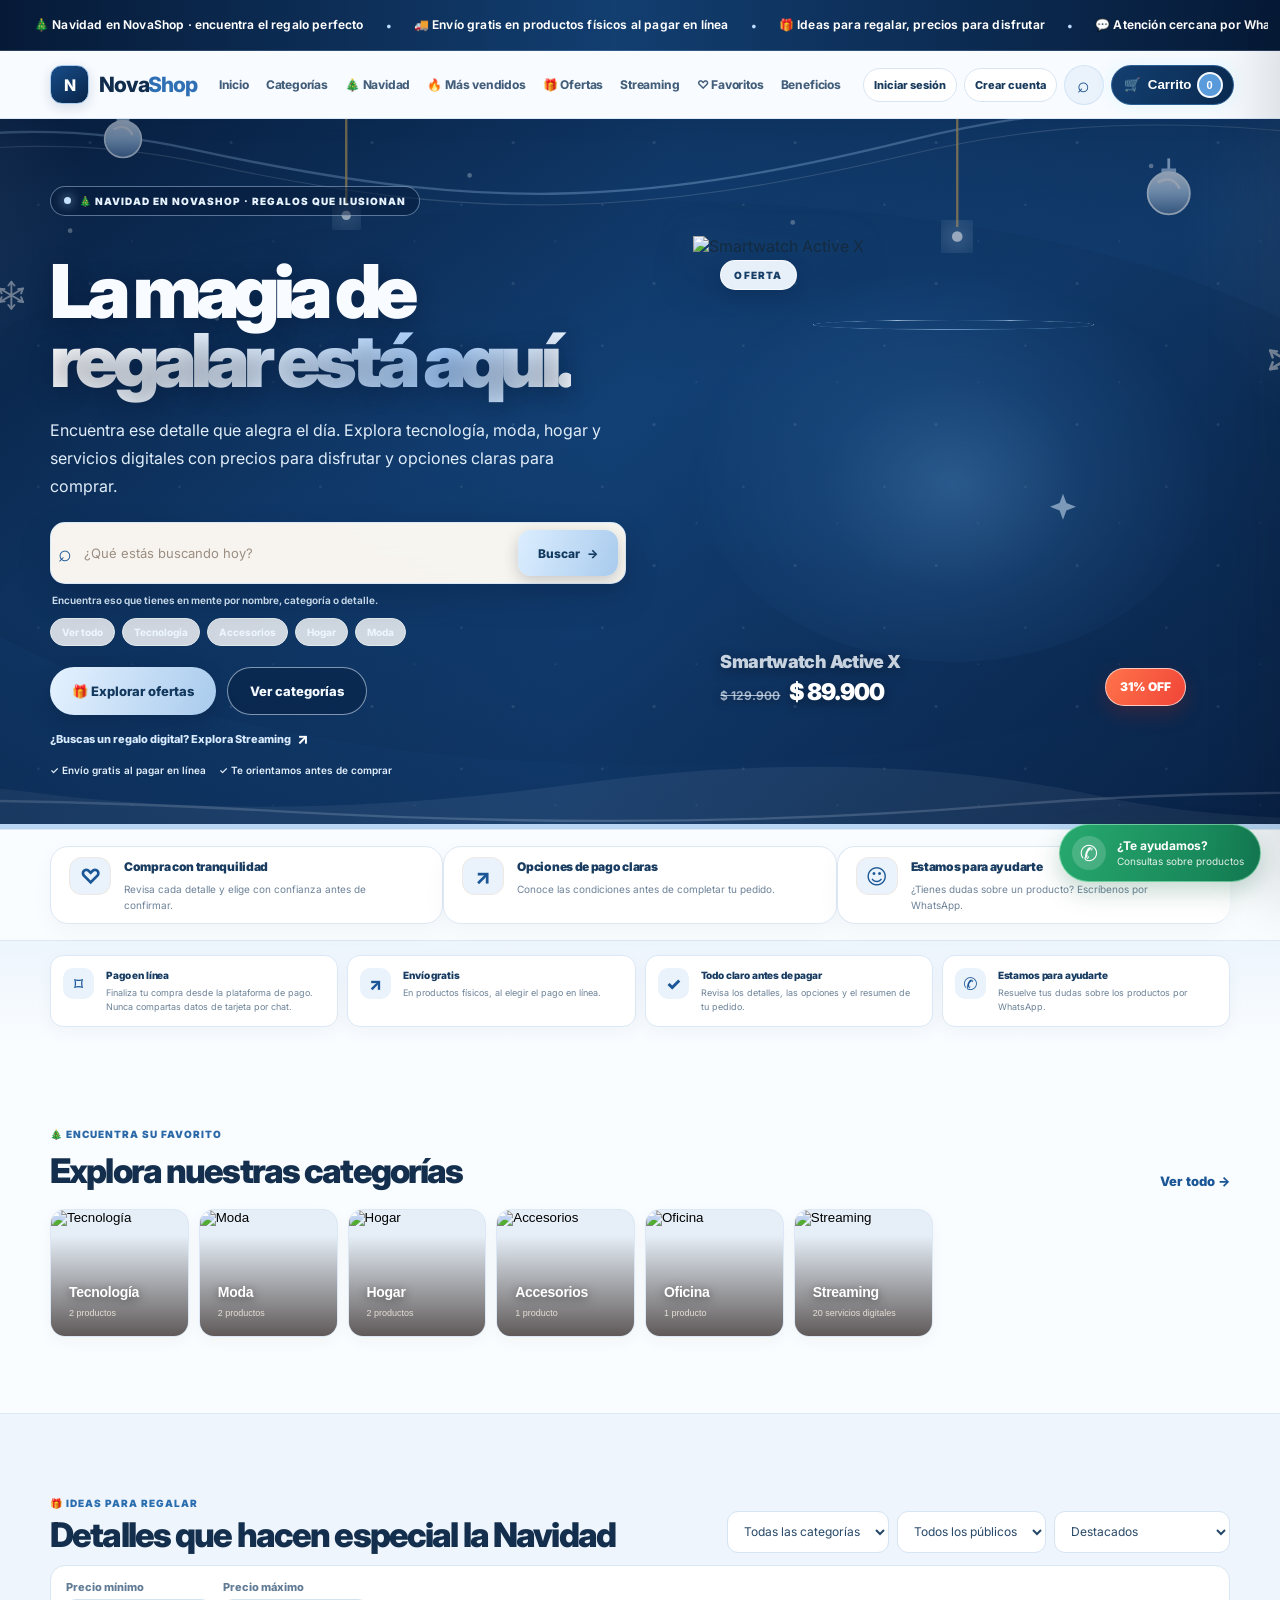
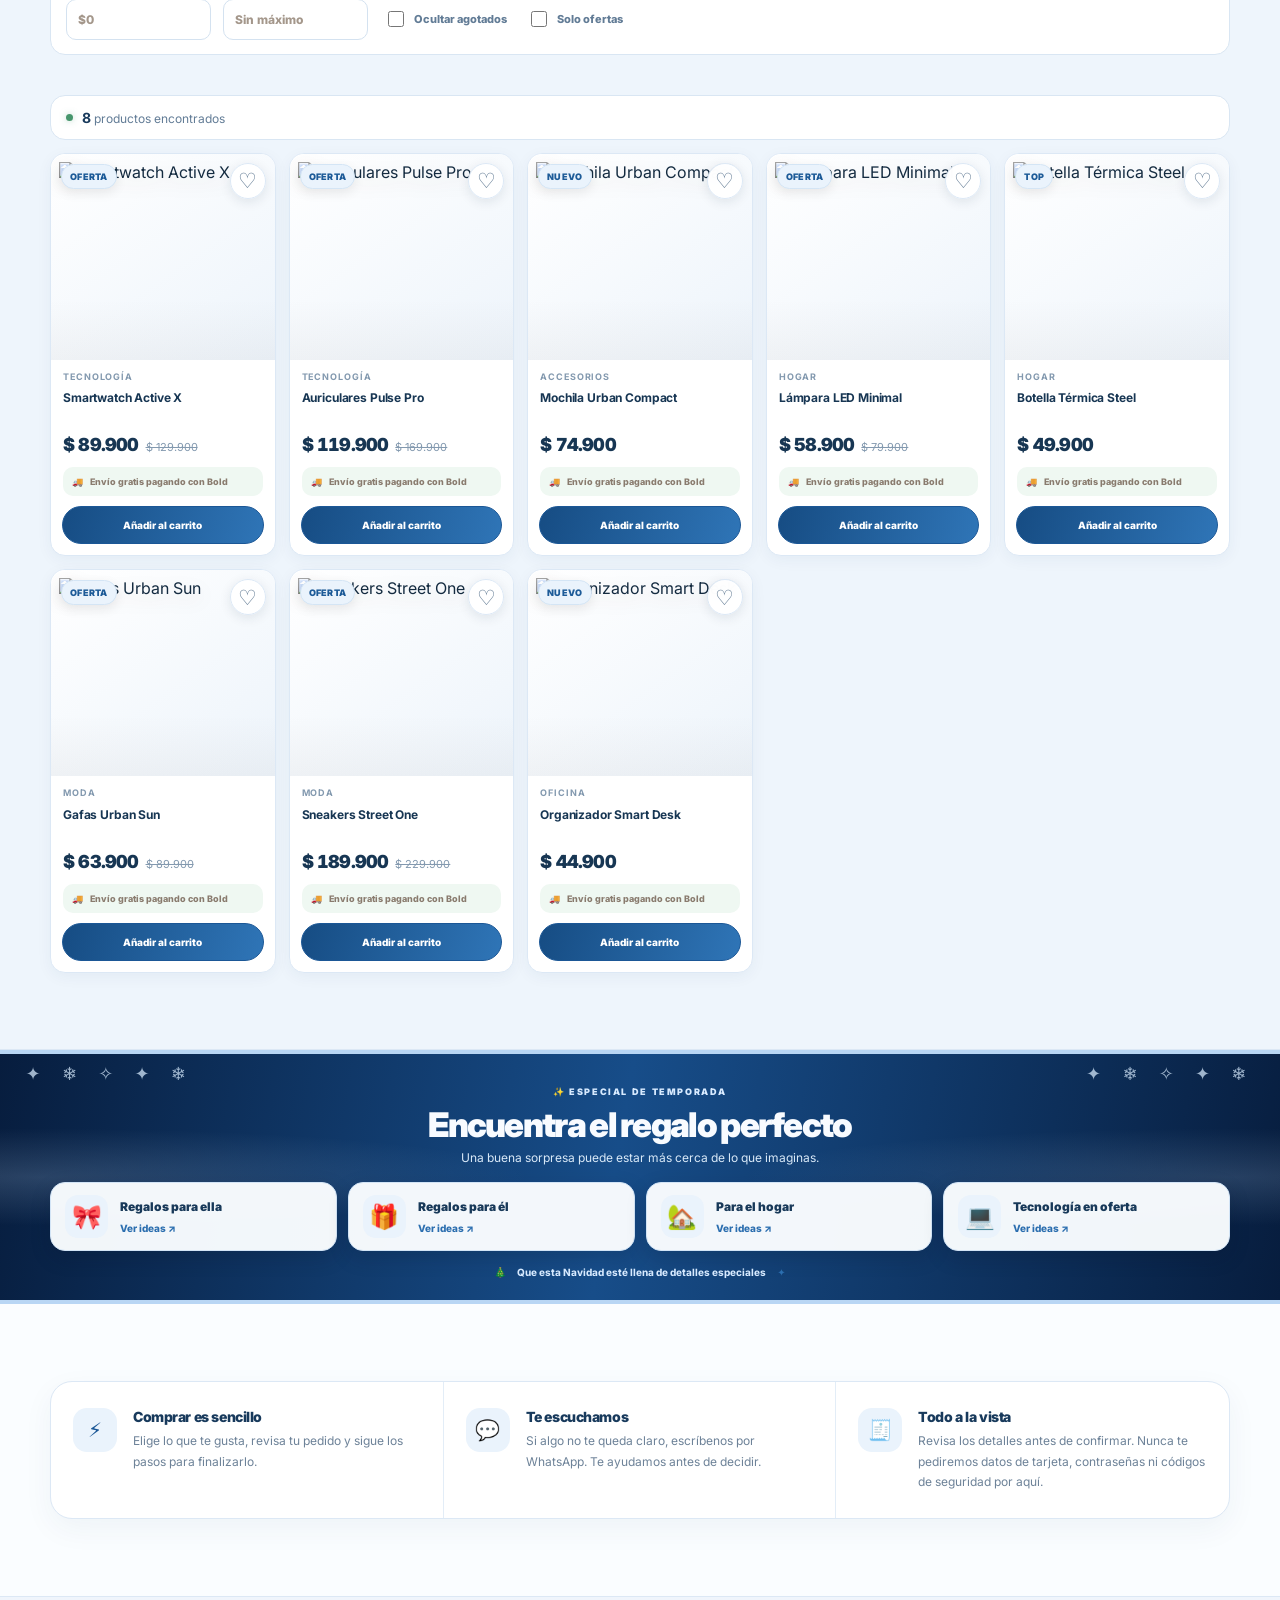
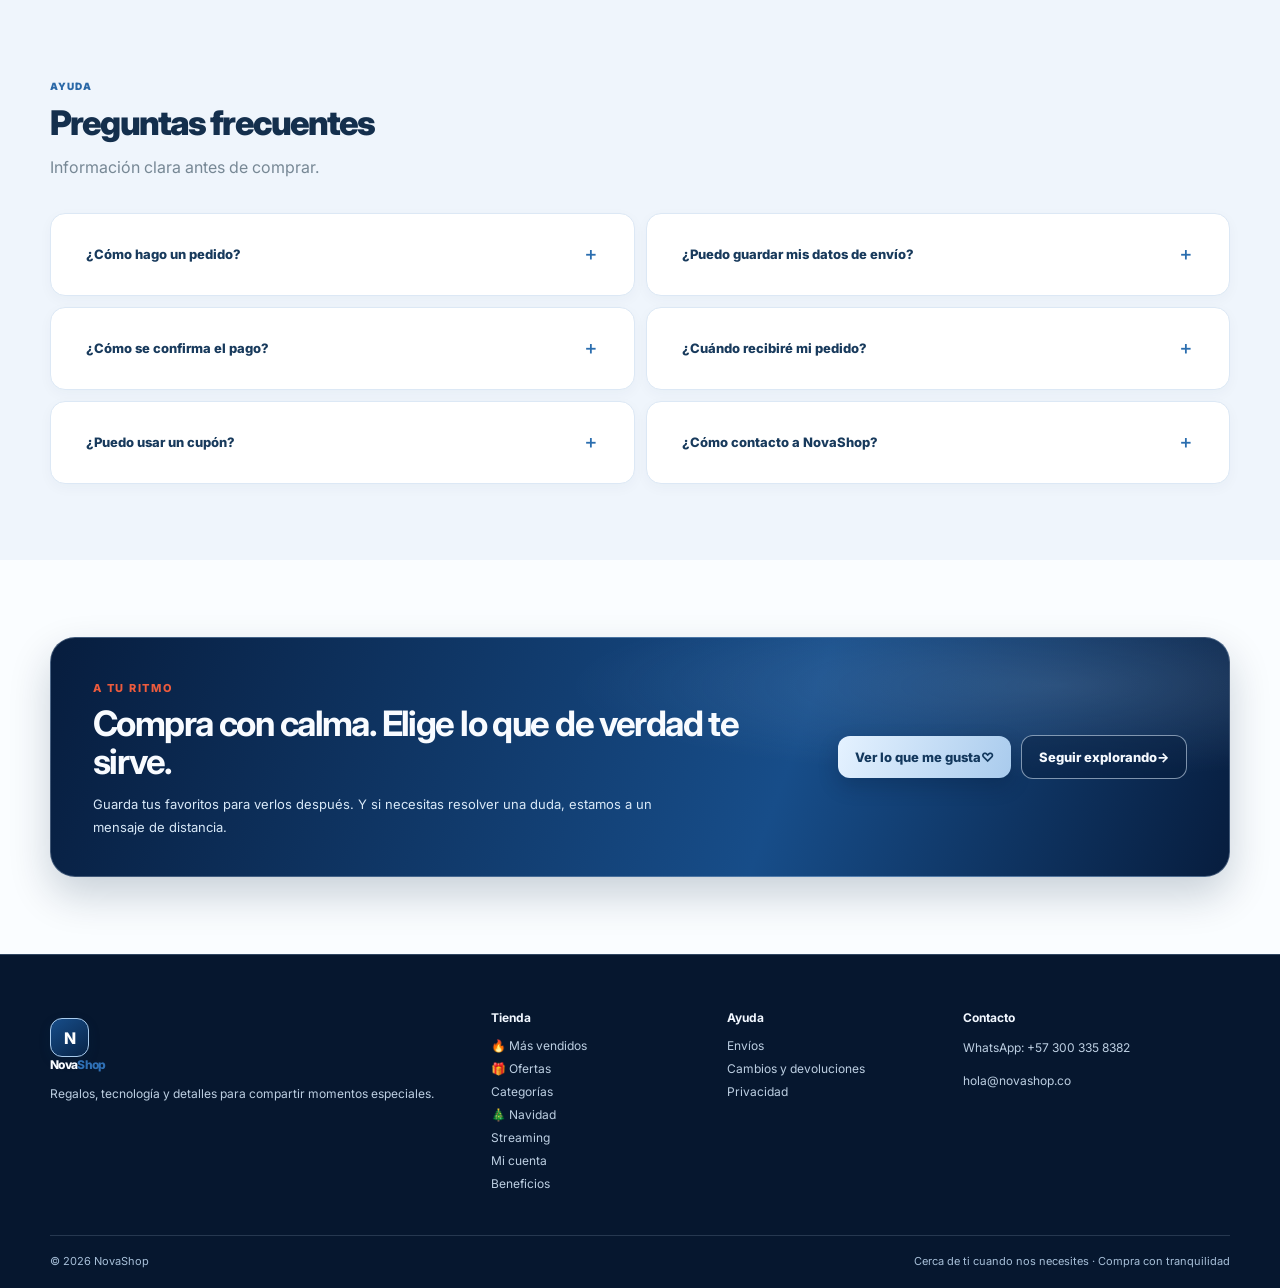
==== index.html @ f14d2067 "Load the simplified floating 3D HOT featured product design" ====
<!DOCTYPE html>
<html lang="es">
<head>
  <meta charset="UTF-8">
  <meta name="viewport" content="width=device-width, initial-scale=1.0">
  <meta name="description" content="Celebra la Navidad con NovaShop. Encuentra regalos, tecnología, moda y servicios digitales con opciones de compra claras y atención cercana.">
  <meta name="robots" content="index, follow">
  <link rel="canonical" href="https://novashop-store-co.pages.dev/">
  <meta property="og:type" content="website">
  <meta property="og:locale" content="es_CO">
  <meta property="og:site_name" content="NovaShop">
  <meta property="og:title" content="Navidad en NovaShop | Regalos que emocionan">
  <meta property="og:description" content="Encuentra el regalo perfecto en NovaShop: tecnología, moda, hogar y mucho más.">
  <meta property="og:url" content="https://novashop-store-co.pages.dev/">
  <meta name="twitter:card" content="summary">
  <title>Navidad en NovaShop | Regalos que emocionan</title>
<link rel="icon" type="image/svg+xml" href="favicon.svg?v=1">

  <link rel="preconnect" href="https://fonts.googleapis.com">
  <link rel="preconnect" href="https://fonts.gstatic.com" crossorigin>
  <link href="https://fonts.googleapis.com/css2?family=Inter:wght@400;500;600;700;800&display=swap" rel="stylesheet">
  <link rel="stylesheet" href="styles.css?v=53">
  <link rel="stylesheet" href="storefront-enhancements.css?v=6">
  <link rel="stylesheet" href="storefront-premium.css?v=1">
  <link rel="stylesheet" href="storefront-editorial.css?v=1">
  <link rel="stylesheet" href="storefront-neon.css?v=1">
  <link rel="stylesheet" href="storefront-signature.css?v=1">
  <link rel="stylesheet" href="storefront-christmas.css?v=4">
  <link rel="stylesheet" href="storefront-christmas-blue.css?v=1">
  <link rel="stylesheet" href="storefront-featured-card.css?v=3">
  <link rel="stylesheet" href="https://unpkg.com/leaflet@1.9.4/dist/leaflet.css" integrity="sha256-p4NxAoJBhIIN+hmNHrzRCf9tD/miZyoHS5obTRR9BMY=" crossorigin="">
<meta name="theme-color" content="#0b2850"><link rel="manifest" href="manifest.webmanifest">
</head>
<body>
  <div class="announcement" role="region" aria-label="Beneficios de NovaShop"><div class="announcement-viewport"><div class="announcement-track"><div class="announcement-group"><span>🎄 Navidad en NovaShop · encuentra el regalo perfecto</span><b>•</b><span>🚚 Envío gratis en productos físicos al pagar en línea</span><b>•</b><span>🎁 Ideas para regalar, precios para disfrutar</span><b>•</b><span>💬 Atención cercana por WhatsApp</span><b>•</b></div><div class="announcement-group" aria-hidden="true"><span>🎄 Navidad en NovaShop · encuentra el regalo perfecto</span><b>•</b><span>🚚 Envío gratis en productos físicos al pagar en línea</span><b>•</b><span>🎁 Ideas para regalar, precios para disfrutar</span><b>•</b><span>💬 Atención cercana por WhatsApp</span><b>•</b></div></div></div></div>

  <header class="site-header">
    <div class="container nav-wrap">
      <a class="brand" href="#inicio" aria-label="NovaShop inicio">
        <span class="brand-mark">N</span>
        <span>Nova<span>Shop</span></span>
      </a>
      <nav class="main-nav" aria-label="Navegación principal">
        <a href="#inicio">Inicio</a>
        <a href="#categorias">Categorías</a>
        <a href="#navidad">🎄 Navidad</a>
        <a href="#productos">🔥 Más vendidos</a>
        <a href="#productos">🎁 Ofertas</a><a href="streaming.html">Streaming</a>
        <a href="favoritos.html">♡ Favoritos</a>
        <a href="#beneficios">Beneficios</a>
      </nav>
      <div class="header-actions account-actions"><a class="account-btn auth-nav-link" data-auth-nav="login" href="cuenta.html?tab=login">Iniciar sesión</a><a class="account-btn auth-nav-link" data-auth-nav="register" href="cuenta.html?tab=register">Crear cuenta</a><a class="account-btn auth-nav-link" data-auth-nav="account" href="cuenta.html" hidden>Mi cuenta</a><button class="icon-btn" id="searchToggle" aria-label="Buscar">⌕</button><button class="cart-btn" id="cartToggle" aria-label="Abrir carrito">🛒 <span>Carrito</span><b id="cartCount">0</b></button></div>
    </div>
    <div class="search-bar-wrap" id="searchBarWrap">
      <div class="container search-inner">
        <label class="search-box" aria-label="Buscar productos">
          <span>⌕</span>
          <input id="searchInput" type="search" placeholder="Busca productos, categorías...">
        </label>
      </div>
    </div>
  </header>
  <aside id="savedCartReminder" class="saved-cart-reminder" hidden role="status" aria-live="polite">
    <div><strong>Tu compra sigue aquí</strong><span>Guardamos los productos que añadiste a tu carrito.</span></div>
    <button type="button" id="resumeSavedCart">Retomar compra</button>
    <button type="button" id="dismissSavedCart" aria-label="Cerrar aviso">×</button>
  </aside>

  <main id="inicio">
    <section class="hero">
      <div class="container hero-grid">
        <div class="hero-copy">
          <span class="eyebrow" id="heroEyebrow">🎄 NAVIDAD EN NOVASHOP · REGALOS QUE ILUSIONAN</span>
          <h1>La magia de<br><em>regalar está aquí.</em></h1>
          <p>Encuentra ese detalle que alegra el día. Explora tecnología, moda, hogar y servicios digitales con precios para disfrutar y opciones claras para comprar.</p>
          <div class="hero-product-search" role="search" aria-label="Buscar en el catálogo">
            <div class="hero-search-shell">
              <span class="hero-search-icon" aria-hidden="true">⌕</span>
              <input id="heroProductSearch" type="search" placeholder="¿Qué estás buscando hoy?" autocomplete="off" aria-label="Buscar productos por nombre o categoría">
              <button id="heroSearchSubmit" class="hero-search-submit" type="button">Buscar <span aria-hidden="true">→</span></button>
            </div>
            <div class="hero-search-caption">Encuentra eso que tienes en mente por nombre, categoría o detalle.</div>
            <div id="heroCategoryChips" class="hero-category-chips" aria-label="Categorías rápidas"></div>
          </div>
          <div class="hero-cta">
            <a class="btn btn-primary" href="#productos">🎁 Explorar ofertas</a>
            <a class="btn btn-ghost" href="#categorias">Ver categorías</a>
          </div>
          <a class="hero-digital-link" href="streaming.html">¿Buscas un regalo digital? Explora Streaming <span aria-hidden="true">↗</span></a>
          <div class="micro-trust">
            <span>✓ Envío gratis al pagar en línea</span>
            <span>✓ Te orientamos antes de comprar</span>
          </div>
        </div>
        <div class="hero-visual">
  <a class="hero-card main featured-product-link" id="featuredProductLink" href="producto.html?id=1" aria-label="Ver detalles del producto destacado: Smartwatch Active X">
    <img id="featuredProductImage" src="https://images.unsplash.com/photo-1546868871-7041f2a55e12?auto=format&fit=crop&w=1100&q=85" alt="Smartwatch Active X" fetchpriority="high">
    <span class="hero-badge" id="featuredProductBadge">OFERTA</span>
    <span class="featured-hot-badge" id="featuredProductHot" hidden>HOT</span>
    <span class="featured-view-cta" id="featuredProductCta" hidden>Ver detalles y comprar ↗</span>
    <div class="featured-sale-countdown" id="featuredSaleCountdown" hidden><small>TIEMPO RESTANTE</small><strong id="featuredSaleTimer">12:00:00</strong></div>
    <div class="hero-caption">
      <div class="hero-caption-main">
        <span id="featuredProductName">Smartwatch Active X</span>
        <div class="featured-sale-prices" id="featuredSalePrices" hidden><del id="featuredProductOldPrice"></del><b id="featuredProductPrice"></b></div>
      </div>
      <strong id="featuredProductDiscount">31% OFF</strong>
    </div>
  </a>
  <div class="featured-sale-controls" id="featuredSaleControls" hidden>
    <button type="button" data-featured-sale-slide="prev" aria-label="Oferta anterior">‹</button>
    <div id="featuredSaleDots" aria-label="Seleccionar oferta"></div>
    <button type="button" data-featured-sale-slide="next" aria-label="Oferta siguiente">›</button>
  </div>
  <div class="float-card float-one" aria-hidden="true">⚡ <span>Compra rápida</span></div>
  <div class="float-card float-two" id="featuredFloatLabel" aria-hidden="true">★ <span>Productos seleccionados</span></div>
</div>
      </div>
    </section>

    <section class="experience-strip christmas-assurance" aria-label="Compra con tranquilidad en Navidad">
      <div class="container experience-grid">
        <article class="experience-item">
          <span class="experience-icon" aria-hidden="true">♡</span>
          <div><h2>Compra con tranquilidad</h2><p>Revisa cada detalle y elige con confianza antes de confirmar.</p></div>
        </article>
        <article class="experience-item">
          <span class="experience-icon" aria-hidden="true">↗</span>
          <div><h2>Opciones de pago claras</h2><p>Conoce las condiciones antes de completar tu pedido.</p></div>
        </article>
        <article class="experience-item">
          <span class="experience-icon" aria-hidden="true">☺</span>
          <div><h2>Estamos para ayudarte</h2><p>¿Tienes dudas sobre un producto? Escríbenos por WhatsApp.</p></div>
        </article>
      </div>
    </section>

    <section class="trust-band" aria-label="Información para comprar con tranquilidad">
      <div class="container trust-band-grid">
        <article class="trust-point"><span class="trust-point-icon" aria-hidden="true">⌑</span><div><h2>Pago en línea</h2><p>Finaliza tu compra desde la plataforma de pago. Nunca compartas datos de tarjeta por chat.</p></div></article>
        <article class="trust-point"><span class="trust-point-icon" aria-hidden="true">↗</span><div><h2>Envío gratis</h2><p>En productos físicos, al elegir el pago en línea.</p></div></article>
        <article class="trust-point"><span class="trust-point-icon" aria-hidden="true">✓</span><div><h2>Todo claro antes de pagar</h2><p>Revisa los detalles, las opciones y el resumen de tu pedido.</p></div></article>
        <article class="trust-point"><span class="trust-point-icon" aria-hidden="true">✆</span><div><h2>Estamos para ayudarte</h2><p>Resuelve tus dudas sobre los productos por WhatsApp.</p></div></article>
      </div>
    </section>

    <section class="section" id="categorias">
      <div class="container">
        <div class="section-head">
          <div><span class="eyebrow">🎄 ENCUENTRA SU FAVORITO</span><h2>Explora nuestras categorías</h2></div>
          <a href="#productos" class="text-link">Ver todo →</a>
        </div>
        <div class="category-grid" id="categoryGrid"></div>
      </div>
    </section>

    <section class="section muted" id="productos">
      <div class="container">
        <div class="section-head product-heading">
          <div><span class="eyebrow">🎁 IDEAS PARA REGALAR</span><h2>Detalles que hacen especial la Navidad</h2></div>
          <div class="toolbar">
            <select id="categoryFilter" aria-label="Filtrar por categoría">
              <option value="all">Todas las categorías</option>
            </select>
            <select id="audienceFilter" aria-label="Filtrar por público">
              <option value="all">Todos los públicos</option>
              <option value="hombre">Hombre</option>
              <option value="mujer">Mujer</option>
            </select>
            <select id="sortSelect" aria-label="Ordenar productos">
              <option value="featured">Destacados</option>
              <option value="priceAsc">Precio: menor a mayor</option>
              <option value="priceDesc">Precio: mayor a menor</option>
              <option value="name">Nombre A–Z</option>
            </select>
          </div>
          <div class="catalog-filters" aria-label="Filtros adicionales">
            <label>Precio mínimo <input id="minPriceFilter" type="number" min="0" step="1000" placeholder="$0"></label>
            <label>Precio máximo <input id="maxPriceFilter" type="number" min="0" step="1000" placeholder="Sin máximo"></label>
            <label class="catalog-filter-check"><input id="hideSoldOut" type="checkbox"> Ocultar agotados</label>
            <label class="catalog-filter-check"><input id="onlyOffers" type="checkbox"> Solo ofertas</label>
          </div>
        </div>
        <div class="product-grid" id="productGrid"></div>
        <div class="empty-state" id="emptyState" hidden>No encontramos productos con esa búsqueda. Prueba con otra palabra o ajusta los filtros.</div>
      </div>
    </section>

    <section class="christmas-gift-guide" id="navidad" aria-labelledby="christmasGiftTitle">
      <div class="container christmas-gift-inner">
        <div class="christmas-gift-heading">
          <span class="christmas-kicker">✨ ESPECIAL DE TEMPORADA</span>
          <h2 id="christmasGiftTitle">Encuentra el regalo perfecto</h2>
          <p>Una buena sorpresa puede estar más cerca de lo que imaginas.</p>
        </div>
        <div class="christmas-gift-links">
          <a href="#productos" data-gift-filter="mujer"><span class="gift-emoji">🎀</span><strong>Regalos para ella</strong><span>Ver ideas ↗</span></a>
          <a href="#productos" data-gift-filter="hombre"><span class="gift-emoji">🎁</span><strong>Regalos para él</strong><span>Ver ideas ↗</span></a>
          <a href="#productos" data-gift-category="Hogar"><span class="gift-emoji">🏡</span><strong>Para el hogar</strong><span>Ver ideas ↗</span></a>
          <a href="#productos" data-gift-category="Tecnología"><span class="gift-emoji">💻</span><strong>Tecnología en oferta</strong><span>Ver ideas ↗</span></a>
        </div>
        <div class="christmas-gift-foot"><span>🎄</span> Que esta Navidad esté llena de detalles especiales <span>✦</span></div>
      </div>
    </section>

    <section class="benefits section" id="beneficios">
      <div class="container benefits-grid">
        <article><span>⚡</span><div><h3>Comprar es sencillo</h3><p>Elige lo que te gusta, revisa tu pedido y sigue los pasos para finalizarlo.</p></div></article>
        <article><span>💬</span><div><h3>Te escuchamos</h3><p>Si algo no te queda claro, escríbenos por WhatsApp. Te ayudamos antes de decidir.</p></div></article>
        <article><span>🧾</span><div><h3>Todo a la vista</h3><p>Revisa los detalles antes de confirmar. Nunca te pediremos datos de tarjeta, contraseñas ni códigos de seguridad por aquí.</p></div></article>
      </div>
    </section>

    <section class="section faq-section" id="preguntas-frecuentes">
      <div class="container">
        <div class="section-head"><div><span class="eyebrow">AYUDA</span><h2>Preguntas frecuentes</h2><p>Información clara antes de comprar.</p></div></div>
        <div class="faq-grid">
          <details><summary>¿Cómo hago un pedido?</summary><p>Elige tus productos, completa tus datos y revisa las formas de pago disponibles. Al pagar en línea, el envío de productos físicos es gratis. Con contraentrega pagas el producto al recibirlo; el envío se paga por anticipado a la transportadora.</p></details>
          <details><summary>¿Puedo guardar mis datos de envío?</summary><p>Sí. Crea una cuenta y completa Mi perfil. La próxima vez que compres, la tienda intentará rellenar automáticamente tus datos guardados.</p></details>
          <details><summary>¿Cómo se confirma el pago?</summary><p>Tu pedido se marcará como pagado cuando la plataforma confirme la transacción. Si eliges contraentrega, pagas el producto al recibirlo y el envío antes del despacho. Nunca escribas datos de tarjeta ni códigos de seguridad en esta página.</p></details>
          <details><summary>¿Cuándo recibiré mi pedido?</summary><p>Antes de confirmar, consulta con nosotros el costo y el plazo estimado según tu destino y los productos. Si tu pedido se envía por transportadora, compartiremos la guía cuando esté disponible.</p></details>
          <details><summary>¿Puedo usar un cupón?</summary><p>Introduce tu código en el formulario de compra. El servidor comprueba si está activo, vigente y cumple las condiciones antes de aplicar el descuento.</p></details>
          <details><summary>¿Cómo contacto a NovaShop?</summary><p>WhatsApp está disponible para consultas sobre productos. Para coordinar el pago anticipado del flete de contraentrega, usa el correo de atención que aparece al registrar tu pedido.</p></details>
        </div>
      </div>
    </section>

    <section class="next-step-section section" aria-labelledby="nextStepTitle">
      <div class="container next-step-card">
        <div class="next-step-copy">
          <span class="eyebrow">A TU RITMO</span>
          <h2 id="nextStepTitle">Compra con calma. Elige lo que de verdad te sirve.</h2>
          <p>Guarda tus favoritos para verlos después. Y si necesitas resolver una duda, estamos a un mensaje de distancia.</p>
        </div>
        <div class="next-step-actions">
          <a class="btn btn-primary" href="favoritos.html">Ver lo que me gusta <span aria-hidden="true">♡</span></a>
          <a class="btn btn-ghost" href="#productos">Seguir explorando <span aria-hidden="true">→</span></a>
        </div>
      </div>
    </section>
  </main>

  <footer class="site-footer">
    <div class="container footer-grid">
      <div><a class="brand footer-brand" href="#inicio"><span class="brand-mark">N</span><span>Nova<span>Shop</span></span></a><p>Regalos, tecnología y detalles para compartir momentos especiales.</p></div>
      <div><h4>Tienda</h4><a href="#productos">🔥 Más vendidos</a>
        <a href="#productos">🎁 Ofertas</a><a href="#categorias">Categorías</a>
        <a href="#navidad">🎄 Navidad</a><a href="streaming.html">Streaming</a><a href="cuenta.html">Mi cuenta</a><a href="#beneficios">Beneficios</a></div>
      <div><h4>Ayuda</h4><a href="#" onclick="openModal('shipping');return false;">Envíos</a><a href="#" onclick="openModal('returns');return false;">Cambios y devoluciones</a><a href="#" onclick="openModal('privacy');return false;">Privacidad</a></div>
      <div><h4>Contacto</h4><p>WhatsApp: +57 300 335 8382</p><p>hola@novashop.co</p></div>
    </div>
    <div class="container footer-bottom"><span>© 2026 NovaShop</span><span>Cerca de ti cuando nos necesites · Compra con tranquilidad</span><button type="button" id="pwaInstallBtn" class="pwa-install-button" hidden>Instalar NovaShop</button></div>
  </footer>

  <div class="modal quick-add-modal" id="quickAddModal" aria-hidden="true">
    <div class="modal-card quick-add-card" role="dialog" aria-modal="true" aria-labelledby="quickAddTitle">
      <button class="close-btn" id="quickAddClose" type="button" aria-label="Cerrar selección">×</button>
      <span class="eyebrow">PERSONALIZA TU COMPRA</span>
      <div class="quick-add-product">
        <img id="quickAddImage" src="" alt="">
        <div><h2 id="quickAddTitle">Añadir al carrito</h2><strong id="quickAddPrice"></strong><p id="quickAddStock" aria-live="polite"></p></div>
      </div>
      <div class="quick-add-section" id="quickAddAudienceSection" hidden>
        <strong>Elige el corte</strong>
        <div class="quick-add-options" id="quickAddAudienceOptions"></div>
      </div>
      <div class="quick-add-section" id="quickAddColorSection" hidden>
        <strong>Elige un color</strong>
        <div class="quick-add-options" id="quickAddColorOptions"></div>
      </div>
      <div class="quick-add-section" id="quickAddSizeSection" hidden>
        <strong>Elige una talla</strong>
        <div class="quick-add-options quick-add-size-options" id="quickAddSizeOptions"></div>
      </div>
      <p class="quick-add-help" id="quickAddHelp" role="status" aria-live="polite">Selecciona las opciones para añadir este producto.</p>
      <button type="button" class="btn btn-primary wide" id="quickAddConfirm">Añadir al carrito</button>
    </div>
  </div>

  <div class="drawer-overlay" id="drawerOverlay"></div>
  <aside class="cart-drawer" id="cartDrawer" aria-label="Carrito de compras">
    <div class="drawer-head"><div><span class="eyebrow">TU PEDIDO</span><h2>Carrito</h2></div><button class="close-btn" id="cartClose" aria-label="Cerrar carrito">×</button></div>
    <div id="cartItems" class="cart-items"></div>
    <div class="cart-footer">
      <div class="subtotal"><span>Subtotal</span><strong id="cartSubtotal">$0</strong></div>
      <button class="btn btn-primary wide" id="whatsappCheckout">Continuar con mi pedido</button>
      <small>En productos físicos, el envío es gratis al pagar en línea. Si eliges contraentrega, el costo del envío se informa antes y se paga por anticipado a la transportadora.</small>
    </div>
  </aside>

  <div class="modal" id="infoModal" aria-hidden="true">
    <div class="modal-card"><button class="close-btn" onclick="closeModal()">×</button><div id="modalContent"></div></div>
  </div>

  <div class="modal checkout-modal" id="checkoutModal" aria-hidden="true">
    <div class="modal-card checkout-card" role="dialog" aria-modal="true" aria-labelledby="checkoutTitle">
      <button class="close-btn checkout-close" id="checkoutClose" type="button" aria-label="Cerrar formulario">×</button>
      <div class="checkout-head">
        <span class="eyebrow">FINALIZAR PEDIDO</span>
        <h2 id="checkoutTitle">Completa tu pedido</h2>
        <p data-payment-intro>Completa tus datos y elige la forma de pago disponible para tu pedido. Al pagar en línea, el envío de productos físicos es gratis. Si eliges contraentrega, el envío se paga por anticipado a la transportadora y el producto al recibirlo.</p>
      </div>

      <div class="checkout-account-hint">✨ ¿Quieres consultar tus compras más adelante? <a href="cuenta.html" target="_blank" rel="noopener">Crea una cuenta gratis</a>. También puedes comprar como invitado.</div>
      <form id="checkoutForm" class="checkout-form">
        <div class="form-section-title">👤 Información personal</div>
        <div class="form-grid two-cols">
          <label>
            <span>Nombres *</span>
            <input name="firstName" type="text" autocomplete="given-name" required maxlength="60" placeholder="Ej. Juan Carlos">
          </label>
          <label>
            <span>Apellidos *</span>
            <input name="lastName" type="text" autocomplete="family-name" required maxlength="60" placeholder="Ej. Pérez Gómez">
          </label>
          <label>
            <span>Teléfono / WhatsApp *</span>
            <input name="phone" type="tel" inputmode="tel" autocomplete="tel" required maxlength="20" placeholder="300 123 4567">
          </label>
          <label>
            <span>Correo electrónico</span>
            <input name="email" type="email" autocomplete="email" maxlength="100" placeholder="correo@ejemplo.com">
          </label>
        </div>

        <div id="cartDeliveryFields"><div class="form-section-title">📍 Dirección de entrega</div>
        <div class="form-grid two-cols">
          <label class="full">
            <span>Dirección completa *</span>
            <input name="address" type="text" autocomplete="street-address" maxlength="140" placeholder="Ej. Carrera 20 # 15-30, Apto 302">
          </label>
          <label>
            <span>Barrio *</span>
            <input name="neighborhood" type="text" autocomplete="address-level3" maxlength="80" placeholder="Ej. Centro">
          </label>
          <label>
            <span>Ciudad / Municipio *</span>
            <input name="city" type="text" autocomplete="address-level2" maxlength="80" placeholder="Ej. Bucaramanga">
          </label>
          <label>
            <span>Departamento *</span>
            <select name="department" autocomplete="address-level1">
              <option value="">Selecciona tu departamento</option>
              <option>Amazonas</option><option>Antioquia</option><option>Arauca</option><option>Atlántico</option>
              <option>Bolívar</option><option>Boyacá</option><option>Caldas</option><option>Caquetá</option>
              <option>Casanare</option><option>Cauca</option><option>Cesar</option><option>Chocó</option>
              <option>Córdoba</option><option>Cundinamarca</option><option>Guainía</option><option>Guaviare</option>
              <option>Huila</option><option>La Guajira</option><option>Magdalena</option><option>Meta</option>
              <option>Nariño</option><option>Norte de Santander</option><option>Putumayo</option><option>Quindío</option>
              <option>Risaralda</option><option>San Andrés y Providencia</option><option>Santander</option><option>Sucre</option>
              <option>Tolima</option><option>Valle del Cauca</option><option>Vaupés</option><option>Vichada</option>
            </select>
          </label>
          <label>
            <span>Código postal</span>
            <input name="postalCode" type="text" inputmode="numeric" autocomplete="postal-code" maxlength="10" placeholder="Opcional">
          </label>
          <label class="full">
            <span>Referencia o indicaciones de entrega</span>
            <textarea name="reference" maxlength="240" rows="3" placeholder="Ej. Casa de rejas negras, frente al parque..."></textarea>
          </label>
        </div>

        <p class="account-help">El equipo de NovaShop podrá abrir la ubicación exacta para facilitar la entrega. La dirección escrita y el pin del mapa son obligatorios para pedidos físicos.</p>
        <div class="map-card checkout-location-card" id="checkoutLocationCard"><div class="map-toolbar"><small><strong>📍 Ubicación exacta en el mapa *</strong></small><button class="btn btn-ghost" id="useCheckoutLocation" type="button">Usar mi ubicación</button></div><div id="checkoutDeliveryMap" class="delivery-map" role="application" aria-label="Mapa obligatorio para marcar la ubicación de entrega"></div><div class="map-toolbar"><small id="checkoutMapStatus" aria-live="polite">Obligatorio: toca el mapa para colocar el pin de entrega.</small><span id="checkoutCoords" class="map-coordinates">Sin pin seleccionado</span></div><p class="admin-help" style="padding:0 12px 12px;margin:0">Puedes arrastrar el pin para precisar la entrada de tu casa. El mapa no reemplaza la dirección, barrio, ciudad ni departamento.</p></div>
        <input type="hidden" name="latitude" id="checkoutLatitude"><input type="hidden" name="longitude" id="checkoutLongitude">
        </div>
        <div class="form-section-title">🎟️ Cupón de descuento</div>
        <label class="coupon-code-field"><span>Código promocional (opcional)</span><input name="couponCode" type="text" maxlength="32" autocomplete="off" placeholder="Ej. NOVASHOP10"><small>El descuento se confirma cuando se valide el pedido.</small></label>
        <div class="form-section-title">💳 Pago y confirmación</div>
        <div class="form-grid two-cols">
          <label class="full">
            <span>Método de pago *</span>
            <select name="paymentMethod" required>
              <option value="">Selecciona cómo quieres pagar</option>
              <option value="bold">Pago en línea · envío gratis</option>
              <option value="cash_on_delivery">Contraentrega · anticipo de envío de $12.000</option>
            </select>
          </label>
        </div>
        <p class="checkout-privacy" data-payment-policy>Al pagar en línea, podrás elegir uno de los medios disponibles en la plataforma de pago. Si eliges contraentrega, el costo del envío se informa antes y se paga por anticipado a la transportadora.</p>

        <label class="consent-row">
          <input name="consent" type="checkbox" required>
          <span>Acepto que mis datos se utilicen para gestionar este pedido y coordinar la entrega. *</span>
        </label>

        <div class="checkout-summary" id="checkoutSummary"></div>
        <button class="btn btn-primary wide checkout-submit" type="submit">Confirmar pedido</button>
        <p class="checkout-privacy">Pago en línea: envío gratis para productos físicos. Contraentrega: pagas el producto al recibirlo y el envío se paga por anticipado a la transportadora; el valor depende del destino.</p>
      </form>
    </div>
  </div>

  <div class="toast" id="toast" role="status"></div>
  <a class="floating-product-help" href="https://wa.me/573003358382?text=Hola%20NovaShop%2C%20tengo%20una%20consulta%20sobre%20un%20producto." target="_blank" rel="noopener noreferrer" aria-label="Consultar por WhatsApp sobre un producto">
    <span class="floating-help-icon" aria-hidden="true">✆</span>
    <span class="floating-help-copy"><strong>¿Te ayudamos?</strong><small>Consultas sobre productos</small></span>
  </a>
  <script src="https://cdn.jsdelivr.net/npm/@supabase/supabase-js@2"></script><script src="https://unpkg.com/leaflet@1.9.4/dist/leaflet.js" integrity="sha256-20nQCchB9co0qIjJZRGuk2/Z9VM+kNiyxNV1lvTlZBo=" crossorigin=""></script><script src="delivery-map.js?v=17"></script>
  <script src="supabase-config.js?v=17"></script>
  <script src="supabase-client.js?v=41"></script><script src="auth-nav.js?v=17"></script>
  <script src="products.js?v=19"></script>
  <script src="bold-checkout.js?v=3"></script>
  <script src="script.js?v=63"></script>
  <script src="storefront-enhancements.js?v=3"></script>
  <script src="storefront-christmas.js?v=1"></script>
<script src="pwa.js?v=1"></script>
</body>
</html>
---- styles.css ----
:root{
  --ink:#17212b;--muted:#66727f;--line:#e6ebef;--soft:#f5f7f9;--white:#fff;
  --accent:#ff5a36;--accent-dark:#dd3f1f;--navy:#12263a;--success:#15803d;
  --shadow:0 18px 55px rgba(18,38,58,.10);--radius:22px;--radius-sm:14px;
}
*{box-sizing:border-box}html{scroll-behavior:smooth}body{margin:0;font-family:Inter,system-ui,-apple-system,Segoe UI,sans-serif;color:var(--ink);background:#fff}img{max-width:100%;display:block}a{text-decoration:none;color:inherit}.container{width:min(1180px,calc(100% - 36px));margin:0 auto}
.announcement{background:var(--navy);color:#fff;text-align:center;padding:9px 16px;font-size:12px;font-weight:600;letter-spacing:.01em}
.site-header{position:sticky;top:0;z-index:50;background:rgba(255,255,255,.94);backdrop-filter:blur(12px);border-bottom:1px solid rgba(230,235,239,.8)}.nav-wrap{min-height:74px;display:flex;align-items:center;gap:34px}.brand{display:inline-flex;align-items:center;gap:10px;font-weight:800;font-size:19px;letter-spacing:-.03em}.brand>span:last-child>span{color:var(--accent)}.brand-mark{width:34px;height:34px;border-radius:11px;background:var(--navy);color:#fff;display:grid;place-items:center;font-size:16px}.main-nav{display:flex;gap:26px;margin-left:auto}.main-nav a{font-size:13px;font-weight:600;color:#4f5b66}.main-nav a:hover{color:var(--ink)}.header-actions{display:flex;gap:9px;align-items:center}.icon-btn,.cart-btn,.close-btn{border:0;background:#f4f6f8;color:var(--ink);cursor:pointer}.icon-btn{width:40px;height:40px;border-radius:12px;font-size:21px}.cart-btn{height:40px;padding:0 12px;border-radius:12px;font-weight:700;display:flex;align-items:center;gap:7px}.cart-btn b{min-width:22px;height:22px;border-radius:50%;background:var(--accent);color:#fff;font-size:11px;display:grid;place-items:center}.search-bar-wrap{display:none;border-top:1px solid var(--line);background:#fff}.search-inner{padding:10px 0}.search-box{display:flex;align-items:center;gap:10px;border:1px solid var(--line);border-radius:13px;padding:0 13px}.search-box input{border:0;outline:none;width:100%;height:43px;font:inherit}.search-bar-wrap.open{display:block}
.hero{padding:74px 0 56px;background:linear-gradient(180deg,#f7f9fb 0%,#fff 100%)}.hero-grid{display:grid;grid-template-columns:1.02fr .98fr;align-items:center;gap:50px}.eyebrow{display:inline-block;font-size:11px;font-weight:800;letter-spacing:.16em;color:var(--accent);margin-bottom:13px}.hero h1{font-size:clamp(44px,6vw,76px);line-height:.98;letter-spacing:-.065em;margin:0 0 22px}.hero h1 em{font-style:normal;color:var(--accent)}.hero p{max-width:560px;color:var(--muted);font-size:17px;line-height:1.72;margin:0 0 28px}.hero-cta{display:flex;gap:11px;flex-wrap:wrap}.btn{border:0;border-radius:13px;padding:13px 17px;font:inherit;font-size:13px;font-weight:800;cursor:pointer;display:inline-flex;align-items:center;justify-content:center;transition:.18s transform,.18s background}.btn:hover{transform:translateY(-1px)}.btn-primary{background:var(--accent);color:#fff}.btn-primary:hover{background:var(--accent-dark)}.btn-ghost{background:#fff;border:1px solid var(--line);color:var(--ink)}.micro-trust{display:flex;gap:18px;flex-wrap:wrap;margin-top:18px;color:#6c7883;font-size:11px;font-weight:600}.hero-visual{position:relative;min-height:480px}.hero-card.main{position:absolute;right:0;top:0;width:min(94%,500px);height:470px;border-radius:31px;overflow:hidden;box-shadow:var(--shadow);background:#e9eef1}.hero-card.main img{width:100%;height:100%;object-fit:cover}.hero-card.main:after{content:"";position:absolute;inset:0;background:linear-gradient(180deg,transparent 50%,rgba(8,20,30,.68) 100%)}.hero-badge{position:absolute;left:20px;top:20px;background:#fff;color:var(--accent-dark);font-size:11px;font-weight:900;border-radius:999px;padding:9px 12px;z-index:2}.hero-caption{position:absolute;left:25px;right:25px;bottom:23px;z-index:2;color:#fff;display:flex;align-items:end;justify-content:space-between;gap:10px}.hero-caption span{font-size:12px;opacity:.8}.hero-caption strong{font-size:21px;letter-spacing:-.03em}.float-card{position:absolute;background:#fff;border:1px solid var(--line);box-shadow:0 15px 35px rgba(18,38,58,.12);padding:12px 14px;border-radius:14px;font-size:12px;font-weight:800;display:flex;gap:8px;align-items:center}.float-one{left:0;top:80px}.float-two{left:28px;bottom:48px}.section{padding:82px 0}.muted{background:#f8fafb}.section-head{display:flex;justify-content:space-between;align-items:end;gap:20px;margin-bottom:30px}.section-head h2{font-size:34px;line-height:1.05;letter-spacing:-.05em;margin:0}.text-link{font-size:13px;font-weight:800;color:var(--accent)}
.category-grid{display:grid;grid-template-columns:repeat(4,1fr);gap:14px}.category-card{position:relative;overflow:hidden;border-radius:20px;height:205px;background:#eef2f4;cursor:pointer}.category-card img{width:100%;height:100%;object-fit:cover;transition:transform .35s}.category-card:hover img{transform:scale(1.04)}.category-card:after{content:"";position:absolute;inset:0;background:linear-gradient(180deg,rgba(0,0,0,.04) 35%,rgba(0,0,0,.64))}.category-info{position:absolute;z-index:2;left:18px;bottom:17px;color:#fff}.category-info h3{margin:0 0 4px;font-size:18px}.category-info span{font-size:11px;opacity:.8}.product-heading{align-items:center}.toolbar{display:flex;gap:8px}.toolbar select{border:1px solid var(--line);background:#fff;border-radius:12px;padding:10px 12px;font:inherit;font-size:12px;color:#3f4b55;outline:none}.product-grid{display:grid;grid-template-columns:repeat(4,1fr);gap:17px}.product-card{background:#fff;border:1px solid var(--line);border-radius:19px;overflow:hidden;display:flex;flex-direction:column;min-width:0;transition:transform .2s,box-shadow .2s}.product-card:hover{transform:translateY(-3px);box-shadow:0 16px 34px rgba(18,38,58,.08)}.product-media{position:relative;aspect-ratio:1/1;background:#f2f4f5}.product-media img{height:100%;width:100%;object-fit:cover}.tag{position:absolute;left:10px;top:10px;background:#fff;border-radius:999px;padding:6px 8px;font-size:9px;font-weight:900;color:var(--accent-dark);box-shadow:0 4px 12px rgba(0,0,0,.08)}.product-body{padding:14px}.category-label{font-size:10px;color:#86919a;font-weight:700;text-transform:uppercase;letter-spacing:.08em}.product-title{font-size:14px;font-weight:750;margin:7px 0 9px;min-height:37px;line-height:1.4}.price-row{display:flex;align-items:baseline;gap:8px;margin-bottom:12px}.price{font-size:18px;font-weight:850;letter-spacing:-.03em}.old-price{font-size:11px;color:#9aa3ab;text-decoration:line-through}.add-btn{width:100%;padding:10px;border:1px solid var(--line);background:#fff;border-radius:11px;color:var(--ink);font:inherit;font-size:12px;font-weight:800;cursor:pointer}.add-btn:hover{border-color:#ccd5db;background:#f7f9fa}.empty-state{text-align:center;color:#6d7882;padding:70px 0}.benefits{background:#fff;padding-top:45px}.benefits-grid{display:grid;grid-template-columns:repeat(3,1fr);border:1px solid var(--line);border-radius:22px;overflow:hidden}.benefits article{padding:26px;display:flex;gap:16px;border-right:1px solid var(--line)}.benefits article:last-child{border-right:0}.benefits article>span{width:40px;height:40px;border-radius:12px;background:#fff1ed;display:grid;place-items:center;flex:0 0 auto}.benefits h3{margin:0 0 6px;font-size:14px}.benefits p{margin:0;color:var(--muted);font-size:12px;line-height:1.55}.newsletter{padding-top:45px}.newsletter-card{background:var(--navy);border-radius:25px;padding:38px 42px;display:flex;align-items:center;justify-content:space-between;gap:30px;color:#fff}.newsletter-card h2{margin:0 0 8px;font-size:29px;letter-spacing:-.04em}.newsletter-card p{margin:0;color:#c4d0d9;font-size:13px}.newsletter-card .eyebrow{color:#ff9e88}.newsletter-form{display:flex;min-width:min(470px,100%);background:#fff;border-radius:13px;padding:5px}.newsletter-form input{border:0;outline:0;padding:0 11px;flex:1;min-width:0;font:inherit;font-size:13px}.newsletter-form .btn{padding:11px 15px}
.site-footer{margin-top:70px;background:#0e1f2f;color:#d6dfe6;padding:55px 0 20px}.footer-grid{display:grid;grid-template-columns:2fr 1fr 1fr 1.3fr;gap:30px}.footer-brand{color:#fff}.site-footer p,.site-footer a{font-size:12px;color:#9dacb7}.site-footer p{line-height:1.7}.site-footer h4{margin:0 0 13px;color:#fff;font-size:12px}.site-footer>div a{display:block;margin:8px 0}.footer-bottom{border-top:1px solid rgba(255,255,255,.08);margin-top:36px;padding-top:18px;display:flex;justify-content:space-between;font-size:11px;color:#7f919f}
.drawer-overlay{display:none;position:fixed;inset:0;background:rgba(9,19,27,.38);z-index:90}.drawer-overlay.show{display:block}.cart-drawer{position:fixed;right:0;top:0;width:min(430px,100%);height:100vh;background:#fff;z-index:100;transform:translateX(100%);transition:.25s ease;display:flex;flex-direction:column;box-shadow:-20px 0 55px rgba(9,19,27,.12)}.cart-drawer.open{transform:translateX(0)}.drawer-head{display:flex;justify-content:space-between;align-items:start;padding:28px 24px;border-bottom:1px solid var(--line)}.drawer-head h2{margin:0;font-size:28px;letter-spacing:-.05em}.close-btn{width:36px;height:36px;border-radius:11px;font-size:25px;line-height:1}.cart-items{padding:15px 20px;overflow:auto;flex:1}.cart-item{display:grid;grid-template-columns:66px 1fr auto;gap:12px;align-items:center;padding:12px 0;border-bottom:1px solid var(--line)}.cart-item img{width:66px;height:66px;border-radius:12px;object-fit:cover;background:#f5f7f8}.cart-item h4{font-size:12px;margin:0 0 5px}.cart-item p{font-size:11px;color:var(--muted);margin:0 0 7px}.qty-control{display:inline-flex;align-items:center;border:1px solid var(--line);border-radius:8px;overflow:hidden}.qty-control button{border:0;background:#fff;width:24px;height:24px;cursor:pointer}.qty-control span{width:25px;text-align:center;font-size:11px;font-weight:800}.remove{border:0;background:none;color:#9aa3ab;font-size:11px;cursor:pointer}.cart-empty{padding:70px 10px;text-align:center;color:#7a858e;font-size:13px}.cart-footer{padding:19px 20px;border-top:1px solid var(--line);background:#fff}.subtotal{display:flex;justify-content:space-between;font-size:13px;margin-bottom:13px}.subtotal strong{font-size:21px}.wide{width:100%}.cart-footer small{display:block;color:#8a959e;font-size:10px;line-height:1.5;margin-top:10px}.toast{position:fixed;left:50%;bottom:25px;transform:translate(-50%,20px);opacity:0;pointer-events:none;background:#142638;color:#fff;padding:11px 14px;border-radius:999px;font-size:12px;font-weight:700;z-index:200;transition:.25s}.toast.show{opacity:1;transform:translate(-50%,0)}.modal{display:none;position:fixed;inset:0;background:rgba(9,19,27,.45);z-index:120;place-items:center;padding:20px}.modal.show{display:grid}.modal-card{width:min(520px,100%);background:#fff;border-radius:22px;padding:32px;position:relative}.modal-card .close-btn{position:absolute;right:16px;top:16px}.modal-card h2{font-size:27px;letter-spacing:-.04em;margin:0 35px 10px 0}.modal-card p{color:var(--muted);font-size:13px;line-height:1.7}
@media(max-width:980px){.main-nav{display:none}.hero-grid{grid-template-columns:1fr}.hero-visual{min-height:420px}.hero-card.main{left:5%;right:5%;width:90%}.category-grid{grid-template-columns:repeat(2,1fr)}.product-grid{grid-template-columns:repeat(2,1fr)}.benefits-grid{grid-template-columns:1fr}.benefits article{border-right:0;border-bottom:1px solid var(--line)}.benefits article:last-child{border-bottom:0}.newsletter-card{flex-direction:column;align-items:stretch}.newsletter-form{min-width:0}}
@media(max-width:620px){.container{width:min(100% - 24px,1180px)}.announcement{font-size:10px}.nav-wrap{min-height:64px;gap:10px}.brand{font-size:16px}.brand-mark{width:31px;height:31px}.header-actions{margin-left:auto}.cart-btn span{display:none}.hero{padding:50px 0 40px}.hero p{font-size:15px}.hero-visual{min-height:350px}.hero-card.main{height:340px}.float-one{top:38px}.float-two{bottom:15px}.section{padding:60px 0}.section-head{align-items:start;flex-direction:column}.section-head h2{font-size:28px}.toolbar{width:100%;display:grid;grid-template-columns:1fr 1fr}.toolbar select{width:100%}.category-grid{gap:10px}.category-card{height:160px}.product-grid{grid-template-columns:1fr 1fr;gap:10px}.product-body{padding:11px}.product-title{font-size:12px;min-height:34px}.price{font-size:16px}.newsletter-card{padding:28px 22px}.newsletter-card h2{font-size:24px}.newsletter-form{flex-direction:column;background:transparent;padding:0;gap:8px}.newsletter-form input{height:44px;border-radius:11px;padding:0 12px}.footer-grid{grid-template-columns:1fr 1fr}.footer-grid>div:first-child{grid-column:1/-1}.footer-bottom{flex-direction:column;gap:6px}.hero-caption strong{font-size:17px}}

/* ===== Página individual de producto ===== */
.product-detail-section{padding:32px 0 76px;background:#fff}.breadcrumbs{display:flex;align-items:center;gap:9px;flex-wrap:wrap;font-size:12px;color:#8a949d;margin-bottom:28px}.breadcrumbs a:hover{color:var(--accent)}.breadcrumbs strong{color:var(--ink);font-weight:700}.product-detail-grid{display:grid;grid-template-columns:minmax(0,1.05fr) minmax(360px,.95fr);gap:58px;align-items:start}.product-gallery{min-width:0}.product-main-image-wrap{position:relative;aspect-ratio:1/1;overflow:hidden;border-radius:28px;background:#f4f6f7;border:1px solid var(--line)}.product-main-image{width:100%;height:100%;object-fit:cover}.product-detail-tag{z-index:2}
/* Product color variants: compact selectable swatches and front/back gallery labels. */
.product-color-options{display:grid;gap:10px;margin:0 0 18px}
.product-color-options[hidden]{display:none!important}
.product-color-options-head{display:flex;align-items:baseline;justify-content:space-between;gap:10px;flex-wrap:wrap}
.product-color-options-head strong{font-size:13px}
.product-color-options-head span{font-size:12px;color:#4f6677;font-weight:750}
.product-color-swatch-list{display:flex;gap:10px;flex-wrap:wrap}
.product-color-swatch{display:flex;align-items:center;gap:8px;padding:8px 11px;border:1px solid #dce4ea;border-radius:11px;background:#fff;color:#23394b;font:700 12px Inter,system-ui,sans-serif;cursor:pointer;transition:border-color .15s,box-shadow .15s,background .15s}
.product-color-swatch:hover{border-color:#9aaebe}
.product-color-swatch[aria-pressed=true]{border-color:#142b40;box-shadow:0 0 0 2px #142b4018;background:#f4f8fb}
.product-color-swatch span:first-child{width:23px;height:23px;border-radius:50%;border:1px solid #cbd3da;display:inline-block;flex:0 0 auto}
.product-color-swatch .product-color-check{font-size:11px;color:#1f6c3d}
.product-color-help{font-size:11px;line-height:1.5;color:#697885;margin:0}
.product-card-colors{display:flex;align-items:center;justify-content:space-between;gap:8px;margin:11px 0 1px;color:#5c6e7c;font-size:10px;font-weight:800;flex-wrap:wrap}
.product-card-colors>div{display:flex;gap:5px;align-items:center}
.product-card-colors i{display:inline-block;width:16px;height:16px;border-radius:50%;border:1px solid #c9d2d9;box-shadow:0 1px 2px rgba(0,0,0,.06)}

.thumbnail{position:relative}
.product-thumbnail-label{position:absolute;inset:auto 0 0;padding:13px 6px 6px;background:linear-gradient(180deg,transparent,rgba(5,14,23,.83));color:#fff;text-align:center;font-size:10px;font-weight:850;letter-spacing:.02em;pointer-events:none}
.cart-item-variant{font-size:11px!important;color:#4f6b7d!important;font-weight:800;margin:4px 0!important}

.product-thumbnails{display:grid;grid-template-columns:repeat(3,1fr);gap:12px;margin-top:12px}.thumbnail{padding:0;border:2px solid transparent;border-radius:15px;background:#f5f7f8;overflow:hidden;cursor:pointer;aspect-ratio:1/1}.thumbnail.active{border-color:var(--accent)}.thumbnail img{width:100%;height:100%;object-fit:cover}.product-info{padding:8px 0}.product-info h1{font-size:clamp(38px,4.5vw,60px);line-height:1.02;letter-spacing:-.065em;margin:0 0 16px;max-width:700px}.rating-row{display:flex;align-items:center;gap:7px;margin-bottom:25px;font-size:13px;color:#818c96}.rating-row strong{color:var(--ink)}.stars{color:#f5a623;letter-spacing:2px;font-size:15px}.detail-price-row{display:flex;align-items:baseline;flex-wrap:wrap;gap:10px;margin-bottom:20px}.detail-price{font-size:36px;letter-spacing:-.05em}.detail-old-price{font-size:15px;color:#9aa3ab;text-decoration:line-through}.detail-discount{background:#fff0ec;color:var(--accent-dark);border-radius:999px;padding:6px 9px;font-size:11px;font-weight:900}.product-description{font-size:15px;line-height:1.75;color:var(--muted);margin:0 0 22px}.trust-list{border-top:1px solid var(--line);border-bottom:1px solid var(--line);padding:15px 0;margin-bottom:22px;display:grid;grid-template-columns:1fr 1fr 1fr;gap:10px}.trust-list div{font-size:11px;color:var(--success);font-weight:800}.trust-list span{color:#65727c;font-weight:600}.purchase-box{display:grid;grid-template-columns:125px 1fr;gap:10px;align-items:end}.quantity-label{display:block;font-size:10px;color:#8a949d;text-transform:uppercase;letter-spacing:.1em;font-weight:800;margin-bottom:7px}.quantity-picker{height:46px;border:1px solid var(--line);border-radius:13px;display:flex;align-items:center;justify-content:space-between;overflow:hidden;background:#fff}.quantity-picker button{border:0;background:#fff;width:38px;height:100%;font-size:20px;cursor:pointer}.quantity-picker button:hover{background:#f5f7f9}.quantity-picker span{font-weight:800;font-size:14px}.product-add-btn{height:46px}.wide{width:100%}.product-info .btn-ghost.wide{margin-top:10px}.detail-note{background:#f8fafb;border:1px solid var(--line);border-radius:14px;padding:14px 15px;margin-top:16px}.detail-note strong{font-size:12px}.detail-note p{margin:5px 0 0;color:var(--muted);font-size:11px;line-height:1.55}.product-information{padding-top:65px;padding-bottom:70px}.product-info-grid{display:grid;grid-template-columns:1.15fr .85fr;gap:65px}.product-info-grid h2{font-size:30px;letter-spacing:-.045em;margin:0 0 15px}.product-info-grid p{color:var(--muted);font-size:14px;line-height:1.8;margin:0}.feature-list{list-style:none;padding:0;margin:0;display:grid;gap:12px}.feature-list li{font-size:13px;font-weight:600;color:#53616c;background:#fff;border:1px solid var(--line);border-radius:11px;padding:11px 13px}.product-cart-link{text-decoration:none}
.product-link{display:block;color:inherit}.product-link:hover .product-title{text-decoration:underline;text-decoration-color:var(--accent);text-underline-offset:3px}.product-actions{padding:0 14px 14px}.product-actions .add-btn{margin:0}

@media (max-width:900px){.product-detail-grid{grid-template-columns:1fr;gap:34px}.product-info{padding:0}.product-info-grid{grid-template-columns:1fr;gap:40px}.trust-list{grid-template-columns:1fr 1fr}.product-info h1{font-size:45px}}
@media (max-width:580px){.product-detail-section{padding:20px 0 55px}.breadcrumbs{margin-bottom:18px;font-size:11px}.product-main-image-wrap{border-radius:20px}.product-thumbnails{gap:8px}.product-info h1{font-size:34px}.detail-price{font-size:30px}.trust-list{grid-template-columns:1fr;gap:8px}.purchase-box{grid-template-columns:1fr;align-items:stretch}.quantity-picker{width:130px}.product-add-btn{width:100%}.product-info-grid h2{font-size:25px}}

/* ===== Formulario de checkout por WhatsApp ===== */
.checkout-modal{padding:18px;align-items:center}.checkout-card{width:min(760px,100%);max-height:min(92vh,900px);overflow:auto;padding:30px 32px}.checkout-close{position:absolute;right:18px;top:18px}.checkout-head{padding-right:38px;margin-bottom:22px}.checkout-head h2{font-size:32px;letter-spacing:-.05em;margin:0 0 8px}.checkout-head p{margin:0;color:var(--muted);font-size:13px;line-height:1.65}.checkout-form{display:grid;gap:18px}.form-section-title{font-size:11px;text-transform:uppercase;letter-spacing:.13em;font-weight:900;color:var(--navy);padding-top:2px}.form-grid{display:grid;gap:13px}.two-cols{grid-template-columns:1fr 1fr}.checkout-form label>span{display:block;font-size:11px;font-weight:800;color:#4e5b66;margin:0 0 6px}.checkout-form input,.checkout-form select,.checkout-form textarea{width:100%;border:1px solid #dfe5ea;border-radius:12px;background:#fff;color:var(--ink);font:inherit;font-size:13px;outline:none;padding:11px 12px;transition:border-color .18s,box-shadow .18s}.checkout-form input,.checkout-form select{height:45px}.checkout-form textarea{resize:vertical;min-height:82px}.checkout-form input:focus,.checkout-form select:focus,.checkout-form textarea:focus{border-color:var(--accent);box-shadow:0 0 0 3px rgba(255,90,54,.1)}.checkout-form .full{grid-column:1/-1}.consent-row{display:flex!important;align-items:flex-start;gap:9px}.consent-row input{width:16px!important;height:16px!important;margin:2px 0 0;flex:0 0 auto}.consent-row span{font-size:11px!important;font-weight:500!important;color:#697680!important;line-height:1.5}.checkout-summary{border:1px solid var(--line);background:#f8fafb;border-radius:14px;padding:13px 14px;font-size:11px;color:#5d6a74;line-height:1.65}.checkout-summary strong{color:var(--ink)}.checkout-summary-title{display:flex;justify-content:space-between;gap:15px;margin-bottom:7px;font-size:12px}.checkout-summary-list{margin:0;padding-left:17px}.checkout-summary-total{display:flex;justify-content:space-between;margin-top:9px;padding-top:9px;border-top:1px solid var(--line);font-size:12px}.checkout-submit{height:48px}.checkout-privacy{margin:0;text-align:center;color:#8c969e;font-size:10px;line-height:1.5}.checkout-form .btn{cursor:pointer}
@media(max-width:620px){.checkout-modal{padding:8px}.checkout-card{padding:25px 18px 20px;border-radius:18px;max-height:96vh}.checkout-head h2{font-size:27px}.two-cols{grid-template-columns:1fr}.checkout-form .full{grid-column:auto}.checkout-head{padding-right:32px}.checkout-submit{font-size:13px}}

/* NovaShop v13: cuenta accesible desde todas las páginas */
.account-btn{display:inline-flex;align-items:center;justify-content:center;gap:7px;padding:10px 13px;border:1px solid #dfe5ea;border-radius:12px;color:var(--ink);font-size:12px;font-weight:800;text-decoration:none;background:#fff;white-space:nowrap}
.account-btn:hover{border-color:#ff5a36;color:#cf4326}
body[data-page="streaming"] #categorias{display:none}
body[data-page="streaming"] .hero{background:linear-gradient(125deg,#101d32,#34245a);color:#fff}
body[data-page="streaming"] .hero-copy p{color:#e0e8f0}
body[data-page="streaming"] .hero .eyebrow{color:#ffb49f}
@media(max-width:600px){.account-btn{padding:9px 10px;font-size:11px}.nav-wrap{gap:8px}.main-nav a{font-size:11px}}

.checkout-account-hint{margin:0 0 16px;padding:12px 14px;border:1px solid #f6d4cb;border-radius:12px;background:#fff7f4;color:#5b514e;font-size:12px;line-height:1.55}.checkout-account-hint a{color:#cb4528;font-weight:800;text-decoration:underline;text-underline-offset:2px}

/* v14: seamless animated benefit banner and clickable featured product */
.announcement{overflow:hidden;padding:0;white-space:nowrap;min-height:36px;display:flex;align-items:center}
.announcement-viewport{width:100%;overflow:hidden}
.announcement-track{display:flex;width:max-content;will-change:transform;animation:novaShopMarquee 26s linear infinite}
.announcement-group{display:flex;align-items:center;gap:22px;padding-right:22px;flex-shrink:0}
.announcement-group span{font-size:12px;font-weight:650;line-height:36px;color:#fff}
.announcement-group b{color:#90a8bf;font-size:12px}
@keyframes novaShopMarquee{from{transform:translateX(0)}to{transform:translateX(-50%)}}
.announcement:hover .announcement-track{animation-play-state:running}
.featured-product-link{display:block;color:inherit;text-decoration:none;cursor:pointer;transition:transform .22s,box-shadow .22s}
.featured-product-link:hover{transform:translateY(-3px);box-shadow:0 26px 70px rgba(18,38,58,.2)}
.featured-product-link:focus-visible{outline:3px solid var(--accent);outline-offset:5px}
.hero-visual .float-card{pointer-events:none;z-index:3}
.account-btn[hidden]{display:none!important}
.account-actions{display:flex;gap:7px;align-items:center}
.auth-nav-link{font-size:11px;padding:9px 10px}
.checkout-account-hint{margin:0 0 16px;padding:12px 14px;border:1px solid #f6d4cb;border-radius:12px;background:#fff7f4;color:#5b514e;font-size:12px;line-height:1.55}.checkout-account-hint a{color:#cb4528;font-weight:800;text-decoration:underline;text-underline-offset:2px}
@media(max-width:600px){.announcement-track{animation-duration:19s}.announcement-group{gap:15px;padding-right:15px}.announcement-group span{font-size:11px}.account-actions{gap:4px}.auth-nav-link{font-size:9px;padding:8px 6px}.account-actions .cart-btn span{display:none}}
@media(prefers-reduced-motion:reduce){.announcement-track{animation-duration:55s}}

/* v14: seamless animated benefits banner + clickable feature image */
.announcement{overflow:hidden;padding:0;white-space:nowrap;min-height:36px;display:flex;align-items:center}
.announcement-viewport{width:100%;overflow:hidden}
.announcement-track{display:flex;width:max-content;will-change:transform;animation:novaShopMarquee 26s linear infinite}
.announcement-group{display:flex;align-items:center;gap:22px;padding-right:22px;flex-shrink:0}
.announcement-group span{font-size:12px;font-weight:650;line-height:36px;color:#fff}
.announcement-group b{color:#90a8bf;font-size:12px}
@keyframes novaShopMarquee{from{transform:translateX(0)}to{transform:translateX(-50%)}}
.announcement:hover .announcement-track{animation-play-state:running}
.featured-product-link{display:block;color:inherit;text-decoration:none;cursor:pointer;transition:transform .22s,box-shadow .22s}
.featured-product-link:hover{transform:translateY(-3px);box-shadow:0 26px 70px rgba(18,38,58,.2)}
.featured-product-link:focus-visible{outline:3px solid var(--accent);outline-offset:5px}
.hero-visual .float-card{pointer-events:none;z-index:3}
.account-btn[hidden]{display:none!important}
.account-actions{display:flex;gap:7px;align-items:center}
.auth-nav-link{font-size:11px;padding:9px 10px}
.checkout-account-hint{margin:0 0 16px;padding:12px 14px;border:1px solid #f6d4cb;border-radius:12px;background:#fff7f4;color:#5b514e;font-size:12px;line-height:1.55}.checkout-account-hint a{color:#cb4528;font-weight:800;text-decoration:underline;text-underline-offset:2px}
@media(max-width:600px){.announcement-track{animation-duration:19s}.announcement-group{gap:15px;padding-right:15px}.announcement-group span{font-size:11px}.account-actions{gap:4px}.auth-nav-link{font-size:9px;padding:8px 6px}.account-actions .cart-btn span{display:none}}
@media(prefers-reduced-motion:reduce){.announcement-track{animation-duration:55s}}

.product-main-video{display:block;width:100%;height:100%;max-height:650px;aspect-ratio:16/9;object-fit:contain;background:#050b12;border-radius:22px}
.product-main-video[hidden]{display:none!important}
.product-main-image-wrap.is-video{aspect-ratio:16/9;background:#050b12;border-color:#192c40;border-radius:22px;box-shadow:0 18px 50px rgba(4,12,22,.2)}
.product-main-image-wrap.is-video .product-main-video{border-radius:22px}
.product-main-image-wrap.is-video .product-detail-tag{display:none}
.thumbnail.video-thumbnail{display:flex;flex-direction:column;align-items:center;justify-content:center;gap:5px;background:#13233a;color:#fff;min-width:75px;min-height:70px;border:2px solid transparent;border-radius:12px}
.thumbnail.video-thumbnail span{font-size:22px}.thumbnail.video-thumbnail small{font-size:10px;font-weight:800}

/* Delivery map for checkout forms. Coordinates and written address are required for physical orders. */
.map-card{border:1px solid #dfe6eb;border-radius:14px;overflow:hidden;background:#fff}
.delivery-map{height:240px;width:100%;background:#eef3f4;z-index:0}
.map-toolbar{display:flex;justify-content:space-between;gap:8px;flex-wrap:wrap;padding:10px;background:#f7f9fa;align-items:center}
.map-toolbar small{font-size:11px;color:#667480}.map-coordinates{font-size:11px;color:#4b5a67;word-break:break-word}
.checkout-location-card{grid-column:1/-1;margin-top:4px}
#cartDeliveryFields[hidden],#productDeliveryFields[hidden]{display:none!important}
@media(max-width:620px){.delivery-map{height:205px}}

/* v15: force the benefit ticker to animate visibly; version bump busts old CSS cache. */
.announcement-track{animation:novaShopMarqueeV15 21s linear infinite!important;animation-play-state:running!important;will-change:transform}
@keyframes novaShopMarqueeV15{from{transform:translate3d(0,0,0)}to{transform:translate3d(-50%,0,0)}}
.announcement:hover .announcement-track,.announcement:focus-within .announcement-track{animation-play-state:running!important}
.featured-product-link{z-index:2;isolation:isolate}
.hero-card.main:after{pointer-events:none}
.featured-view-cta{position:absolute;right:18px;top:18px;z-index:5;background:rgba(255,255,255,.97);color:#14263a;border:1px solid rgba(255,255,255,.8);border-radius:999px;padding:9px 12px;font-size:11px;font-weight:900;box-shadow:0 6px 22px rgba(0,0,0,.12);pointer-events:none}
.hero-caption{z-index:4}
.product-media .tag{z-index:2}
@media(max-width:600px){.announcement-track{animation-duration:17s!important}.announcement-group{gap:15px;padding-right:15px}.announcement-group span{font-size:11px}.featured-view-cta{top:12px;right:12px;padding:8px 10px;font-size:10px}}
@media(prefers-reduced-motion:reduce){.announcement-track{animation-duration:28s!important}}


/* NovaShop product discovery, favorites, FAQs and verified reviews */
.catalog-filters{display:flex;align-items:end;gap:10px;flex-wrap:wrap;margin:0 0 16px;padding:12px 14px;border:1px solid var(--line);border-radius:14px;background:#fff}
.catalog-filters label{display:grid;gap:5px;font-size:10px;font-weight:800;color:#53616d}
.catalog-filters input[type=number]{width:135px;max-width:100%;height:38px;border:1px solid #dce3e9;border-radius:9px;padding:0 10px;font:inherit;font-size:12px;color:var(--ink);background:#fff}
.catalog-filters .catalog-filter-check{display:flex;align-items:center;gap:7px;min-height:38px}
.catalog-filter-check input{width:16px;height:16px;accent-color:var(--accent)}
.favorite-toggle{position:absolute;z-index:3;right:10px;top:10px;width:38px;height:38px;border:1px solid #e2e7eb;border-radius:50%;background:#fff;color:#687580;font-size:23px;line-height:1;display:grid;place-items:center;box-shadow:0 4px 14px #14283a18;cursor:pointer}
.favorite-toggle:hover{transform:scale(1.05);color:#e84f42}
.favorite-toggle.is-favorite{color:#ef4f45;border-color:#ffd5cf;background:#fff4f1}
.stock-label{display:block;color:#398054;font-size:10px;font-weight:750;margin-top:8px}
.stock-label.sold-out{color:#b33c2a}
.add-btn:disabled,.favorite-product-actions button:disabled{opacity:.55;cursor:not-allowed}
.faq-section{background:#fff}
.faq-grid{display:grid;grid-template-columns:repeat(2,minmax(0,1fr));gap:10px}
.faq-grid details{border:1px solid #e1e8ed;border-radius:13px;background:#fff;padding:15px 16px}
.faq-grid summary{font-size:13px;font-weight:800;color:#21364a;cursor:pointer;list-style:none;display:flex;justify-content:space-between;gap:14px}
.faq-grid summary::-webkit-details-marker{display:none}
.faq-grid summary:after{content:"+";font-size:18px;color:var(--accent);line-height:1}
.faq-grid details[open] summary:after{content:"−"}
.faq-grid details p{font-size:12px;line-height:1.75;color:#65727d;margin:12px 0 0}
.coupon-code-field{display:grid;gap:6px;font-size:12px;font-weight:750;color:#43515e}
.coupon-code-field input{width:100%;min-width:0;min-height:43px;border:1px solid #dce3e9;border-radius:11px;padding:10px 12px;font:inherit;font-weight:500;outline:none;background:#fff;color:#172332;text-transform:uppercase}
.coupon-code-field small{font-size:11px;font-weight:500;color:#687781;line-height:1.5}
.product-review-form{display:grid;gap:12px;padding:18px;border:1px solid #e1e7ec;border-radius:16px;background:#fff;margin:0 0 20px}
.product-review-form h3{font-size:16px;margin:0}
.product-review-form label{display:grid;gap:6px;font-size:12px;font-weight:750;color:#43515e}
.product-review-form input,.product-review-form select,.product-review-form textarea{width:100%;min-height:42px;border:1px solid #dce3e9;border-radius:10px;padding:10px 12px;font:inherit;font-size:13px;color:#172332;background:#fff}
.product-review-form textarea{resize:vertical}
.product-reviews-list{display:grid;gap:10px}
.product-review-card{border:1px solid #e1e7ec;border-radius:13px;padding:15px;background:#fff}
.product-review-card-head{display:flex;align-items:start;justify-content:space-between;gap:12px}
.product-review-card-head strong{font-size:13px;color:#203547}
.product-review-meta{font-size:10px;color:#7a8791;margin-top:4px}
.product-review-stars{color:#d28b16;letter-spacing:2px;white-space:nowrap}
.product-review-card p{font-size:12px;color:#52616d;line-height:1.7;white-space:pre-wrap;overflow-wrap:anywhere}
#productReviewSummary{font-size:12px;color:#687781}
#toggleProductFavorite.is-favorite{border-color:#ffd5cf;color:#e84f42;background:#fff4f1}
@media(max-width:720px){.faq-grid{grid-template-columns:1fr}.catalog-filters{align-items:stretch}.catalog-filters label{flex:1;min-width:calc(50% - 10px)}.catalog-filters input[type=number]{width:100%}}
@media(max-width:420px){.catalog-filters label{min-width:100%}.product-review-form{padding:13px}}


/* Customer order tracking and additional admin analytics */
.account-order-shipping{display:grid;gap:5px;margin-top:12px;padding:12px;border:1px solid #d9e8f4;border-radius:11px;background:#f5faff;color:#425b70;font-size:12px;line-height:1.55}
.account-order-shipping>strong{color:#203e56;font-size:12px}
.product-reviews-section{padding-top:28px;padding-bottom:42px}
.product-reviews-section .account-message{margin:0 0 16px;padding:11px 13px;border-radius:10px;background:#eef5ff;color:#244b72;font-size:12px;line-height:1.55}
.product-reviews-section .account-message.error{background:#fff0ee;color:#a63220}
.product-reviews-section .account-message.success{background:#eaf8ef;color:#20653a}
.product-review-form[hidden]{display:none!important}
.product-review-card .admin-help{display:block;font-size:11px;line-height:1.5;color:#7c6b43}
.admin-category-row .name{overflow:hidden;text-overflow:ellipsis;white-space:nowrap;font-weight:700}
.admin-metric strong{font-variant-numeric:tabular-nums}


/* Warm, low-pressure storefront experience */
.experience-strip{padding:0 0 28px;background:#fff}
.experience-grid{display:grid;grid-template-columns:repeat(3,minmax(0,1fr));gap:14px}
.experience-item{display:flex;align-items:flex-start;gap:13px;padding:19px 18px;background:#fff;border:1px solid #e8edf1;border-radius:18px;box-shadow:0 8px 25px rgba(18,38,58,.035)}
.experience-icon{flex:0 0 42px;width:42px;height:42px;display:grid;place-items:center;border-radius:14px;background:#fff1ec;color:var(--accent-dark);font-size:22px;font-weight:800}
.experience-item h2{margin:2px 0 6px;font-size:14px;line-height:1.35;letter-spacing:-.02em;color:var(--ink)}
.experience-item p{margin:0;font-size:12px;line-height:1.65;color:var(--muted)}
.next-step-section{padding-top:30px;padding-bottom:20px}
.next-step-card{display:flex;align-items:center;justify-content:space-between;gap:36px;padding:38px 42px;border:1px solid #f0e5df;border-radius:26px;background:linear-gradient(135deg,#fff8f4 0%,#f7fafc 100%)}
.next-step-copy{max-width:650px}
.next-step-copy .eyebrow{margin-bottom:10px}
.next-step-copy h2{margin:0 0 12px;font-size:clamp(24px,3vw,35px);line-height:1.08;letter-spacing:-.045em;color:var(--ink)}
.next-step-copy p{margin:0;color:var(--muted);font-size:13px;line-height:1.75;max-width:590px}
.next-step-actions{display:flex;align-items:center;gap:10px;flex-wrap:wrap;flex-shrink:0}
.next-step-actions .btn{white-space:nowrap}
.floating-product-help{position:fixed;right:19px;bottom:18px;z-index:75;display:flex;align-items:center;gap:11px;max-width:calc(100vw - 28px);padding:11px 16px 11px 12px;border:1px solid rgba(255,255,255,.22);border-radius:999px;background:#178653;color:#fff;box-shadow:0 10px 28px rgba(15,72,47,.24);text-decoration:none;transition:transform .18s,box-shadow .18s}
.floating-product-help:hover{transform:translateY(-2px);box-shadow:0 14px 32px rgba(15,72,47,.30)}
.floating-product-help:focus-visible,.next-step-actions a:focus-visible{outline:3px solid #f5a623;outline-offset:3px}
.floating-help-icon{width:34px;height:34px;display:grid;place-items:center;border-radius:50%;background:rgba(255,255,255,.17);font-size:22px;line-height:1}
.floating-help-copy{display:grid;gap:2px}
.floating-help-copy strong{font-size:12px;line-height:1.2}
.floating-help-copy small{font-size:10px;opacity:.88;line-height:1.2}
@media(max-width:900px){
 .experience-grid{grid-template-columns:1fr;gap:10px}
 .experience-item{padding:15px 16px}
 .next-step-card{align-items:flex-start;flex-direction:column;gap:22px;padding:30px}
}
@media(max-width:620px){
 .experience-strip{padding-bottom:12px}
 .next-step-section{padding-top:20px}
 .next-step-card{padding:24px 20px;border-radius:21px}
 .next-step-actions{width:100%;display:grid;grid-template-columns:1fr}
 .next-step-actions .btn{width:100%}
 .floating-product-help{right:12px;bottom:12px;padding:8px;border-radius:50%;width:52px;height:52px;justify-content:center}
 .floating-help-copy{position:absolute;width:1px;height:1px;overflow:hidden;clip:rect(0,0,0,0);white-space:nowrap}
 .floating-help-icon{width:34px;height:34px}
}
@media(prefers-reduced-motion:reduce){.floating-product-help{transition:none}}


/* v16: seamless announcement ticker — each duplicated group fills at least the viewport. */
.announcement{overflow:hidden;}
.announcement-viewport{display:block;width:100%;overflow:hidden;}
.announcement-track{display:flex;width:max-content;min-width:200%;animation:novaShopMarqueeV16 24s linear infinite!important;transform:translate3d(0,0,0);will-change:transform;}
.announcement-group{box-sizing:border-box;flex:0 0 max-content;min-width:100vw;justify-content:space-around;gap:22px;padding:0 22px;}
@keyframes novaShopMarqueeV16{from{transform:translate3d(0,0,0)}to{transform:translate3d(-50%,0,0)}}
@media(max-width:600px){.announcement-track{animation-duration:19s!important}.announcement-group{gap:15px;padding:0 15px}.announcement-group span{font-size:11px}}
@media(prefers-reduced-motion:reduce){.announcement-track{animation-duration:32s!important}}

/* NovaShop: color picker with larger touch targets and a clear selected state. */
.product-color-options{gap:12px;margin:0 0 20px;padding:15px;border:1px solid #e3eaf0;border-radius:16px;background:#fafcfd}
.product-color-options-head{align-items:center}
.product-color-options-head>strong{font-size:14px;font-weight:850;color:#1c3448}
.product-color-selected{display:inline-flex;align-items:center;gap:5px;padding:5px 8px;border-radius:999px;background:#eaf7ef;color:#17683f!important;font-size:11px!important;font-weight:850}
.product-color-swatch-list{gap:9px}
.product-color-swatch{min-height:48px;gap:9px;padding:8px 12px;border-radius:13px;font-size:12px;box-shadow:0 2px 5px rgba(18,38,58,.025)}
.product-color-swatch[aria-pressed=true]{border:2px solid #142b40;background:#f2f7fa;box-shadow:0 0 0 3px rgba(20,43,64,.09)}
.product-color-swatch .product-color-dot{width:29px;height:29px;border-radius:50%;border:1px solid #c1ccd5;box-shadow:inset 0 0 0 2px #ffffff50;display:inline-block;flex:0 0 auto}
.product-color-swatch .product-color-preview{width:56px;height:64px;object-fit:cover;object-position:center;border-radius:8px;border:1px solid #dbe3e9;background:#fff;flex:0 0 auto}
@media(max-width:560px){.product-color-swatch .product-color-preview{width:44px;height:52px}}
.product-color-swatch .product-color-check{color:#17683f;font-size:10px;white-space:nowrap}
.product-color-swatch:focus-visible{outline:3px solid rgba(241,90,59,.28);outline-offset:3px}
.product-color-help{font-size:11px;line-height:1.65}
@media(max-width:560px){.product-color-options{padding:12px}.product-color-options-head{align-items:flex-start;flex-direction:column;gap:7px}.product-color-swatch-list{display:grid;grid-template-columns:repeat(2,minmax(0,1fr));gap:8px}.product-color-swatch{min-width:0;justify-content:flex-start;padding:8px 9px;gap:7px;font-size:11px}.product-color-swatch .product-color-dot{width:25px;height:25px}.product-color-swatch .product-color-check{font-size:9px}}


/* Video visibility and sizing fix for product detail media */
.product-main-image-wrap.is-video{position:relative;display:block;width:100%;aspect-ratio:16/9;min-height:180px;overflow:hidden;background:#050b12;transition:width .15s ease}
.product-main-image-wrap.is-video>.product-main-video:not([hidden]){position:absolute!important;inset:0!important;display:block!important;width:100%!important;height:100%!important;max-width:100%!important;max-height:none!important;object-fit:contain!important;visibility:visible!important;opacity:1!important;z-index:1}
.product-main-image-wrap.is-video>.product-main-image[hidden],.product-main-video[hidden]{display:none!important}
@media(max-width:580px){.product-main-image-wrap.is-video{min-height:190px;border-radius:18px}.product-main-image-wrap.is-video>.product-main-video:not([hidden]){border-radius:18px}}

.product-video-status{margin:10px 2px 0;padding:11px 13px;border:1px solid #f1d4ac;border-radius:10px;background:#fff8ed;color:#80531c;font-size:13px;line-height:1.5}
.product-video-status[hidden]{display:none!important}


/* Clothing sizes: clear, accessible selection on product pages. */
.product-size-options{display:grid;gap:10px;margin:0 0 18px;padding:14px;border:1px solid #e1e8ee;border-radius:14px;background:#fbfcfd}.product-size-options[hidden]{display:none!important}.product-size-options-head{display:flex;justify-content:space-between;align-items:baseline;gap:10px;flex-wrap:wrap}.product-size-options-head strong{font-size:13px;color:var(--ink)}.product-size-options-head span{font-size:12px;color:#4f6677;font-weight:750}.product-size-list{display:flex;gap:8px;flex-wrap:wrap}.product-size-choice{min-width:44px;padding:10px 13px;border:1px solid #dce4ea;border-radius:10px;background:#fff;color:#23394b;font:800 12px Inter,system-ui,sans-serif;cursor:pointer;transition:border-color .15s,box-shadow .15s,background .15s}.product-size-choice:hover{border-color:#9aaebe}.product-size-choice[aria-pressed=true]{border-color:#142b40;box-shadow:0 0 0 2px #142b4018;background:#142b40;color:#fff}.product-size-help{font-size:11px;line-height:1.5;color:#697885;margin:0}


/* NovaShop product detail refresh: calmer hierarchy, clearer options and mobile purchase access. */
.product-detail-section{padding-top:24px;background:linear-gradient(180deg,#f8fafb 0%,#fff 420px)}
.product-detail-grid{grid-template-columns:minmax(0,1.06fr) minmax(360px,.94fr);gap:clamp(24px,3.4vw,48px);align-items:start}
.product-gallery{position:sticky;top:96px}
.product-main-image-wrap{border-radius:24px;border-color:#e2e8ed;box-shadow:0 16px 44px rgba(19,40,58,.075);background:#f0f3f5}
.product-thumbnails{gap:10px}
.product-thumbnails .thumbnail{border-radius:13px;border-color:#e8edf1;transition:border-color .18s,box-shadow .18s,transform .18s}
.product-thumbnails .thumbnail:hover{transform:translateY(-2px);border-color:#b7c6d2}
.product-thumbnails .thumbnail.active{border-color:var(--accent);box-shadow:0 0 0 2px rgba(255,90,54,.12)}
.product-info{padding:clamp(22px,2.6vw,32px)!important;border:1px solid #e5ebf0;border-radius:25px;background:#fff;box-shadow:0 14px 42px rgba(19,40,58,.055)}
.product-info>.eyebrow{display:inline-flex;align-items:center;margin:0 0 12px;padding:7px 10px;border-radius:999px;background:#edf3f7;color:#38566b;font-size:10px;letter-spacing:.13em}
.product-info h1{font-size:clamp(31px,3.3vw,46px);line-height:1.07;letter-spacing:-.055em;margin-bottom:18px;overflow-wrap:anywhere}
.detail-price-row{align-items:center;gap:9px;margin:0 0 8px}
.detail-price{font-size:clamp(30px,3.2vw,39px);font-weight:900;color:#172b3b;letter-spacing:-.055em}
.detail-old-price{font-size:14px}
.detail-discount{padding:6px 9px;font-size:10px}
.product-availability-note{margin:0 0 15px;color:#27734a;font-size:12px;font-weight:800;line-height:1.5}
.product-availability-note.is-sold-out{color:#b33c2a}
.product-description{font-size:14px;line-height:1.72;color:#61717e;margin:0 0 19px}
.product-selection-divider{display:flex;align-items:center;gap:10px;margin:16px 0 12px;color:#526a7a;font-size:10px;font-weight:850;letter-spacing:.12em;text-transform:uppercase}
.product-selection-divider[hidden]{display:none!important}
.product-selection-divider:before,.product-selection-divider:after{content:"";height:1px;background:#e5ebef;flex:1}
.product-color-options,.product-size-options{background:#fbfcfd;border-color:#e3eaf0;border-radius:15px}
.product-size-options{gap:12px}
.product-size-options-head{align-items:center}
.product-size-selected{display:inline-flex;align-items:center;gap:5px;color:#17683f!important;font-size:11px!important;font-weight:850!important}
.product-size-choice{min-width:46px;min-height:43px;border-radius:11px;transition:background .15s,border-color .15s,transform .15s}
.product-size-choice:hover{transform:translateY(-1px)}
.product-size-choice[aria-pressed=true]{border-color:#203c51;background:#203c51;color:#fff;box-shadow:0 0 0 3px rgba(32,60,81,.1)}
.product-size-guide{margin-top:4px;border-top:1px solid #e5ebef;padding-top:10px}
.product-size-guide summary{cursor:pointer;list-style:none;display:flex;align-items:center;justify-content:space-between;gap:12px;color:#3e5e74;font-size:11px;font-weight:850}
.product-size-guide summary::-webkit-details-marker{display:none}
.product-size-guide summary:after{content:"+";font-size:16px;font-weight:500}
.product-size-guide[open] summary:after{content:"−"}
.product-size-guide>div{padding-top:9px}
.product-size-guide p{margin:0 0 8px;color:#667783;font-size:11px;line-height:1.65}
.product-size-guide a{color:#be472d;font-size:11px;font-weight:850;text-decoration:underline;text-underline-offset:3px}
.product-fulfillment-panel{display:flex;align-items:flex-start;gap:12px;margin:18px 0 14px;padding:14px 15px;border:1px solid #dfe9ef;border-radius:15px;background:#f5f9fb}
.product-fulfillment-icon{flex:0 0 30px;width:30px;height:30px;display:grid;place-items:center;border-radius:10px;background:#e6f4eb;color:#217749;font-weight:900}
.product-fulfillment-panel strong{display:block;color:#243d50;font-size:12px;line-height:1.4}
.product-fulfillment-panel p{margin:4px 0 0;color:#5f707c;font-size:11px;line-height:1.6}
.product-fulfillment-panel.is-digital{background:#f7f5ff;border-color:#e9e3fa}
.product-fulfillment-panel.is-digital .product-fulfillment-icon{background:#ebe6ff;color:#6551aa}
.product-info .trust-list{grid-template-columns:1fr;gap:9px;margin:0 0 19px;padding:0;border:0}
.product-info .trust-list div{display:flex;align-items:flex-start;gap:8px;color:#268052;font-size:11px;line-height:1.5}
.product-info .trust-list div span{color:#5a6b77;font-weight:650}
.purchase-box{grid-template-columns:112px minmax(0,1fr);gap:11px;margin-top:6px}
.quantity-label{font-size:10px;letter-spacing:.08em;color:#657580}
.quantity-picker{height:50px;border-color:#dce5eb;background:#fbfcfd}
.quantity-picker button{width:35px;color:#344e61;font-weight:700}
.product-add-btn{height:50px;border-radius:13px;box-shadow:0 7px 18px rgba(221,63,31,.13)}
.product-info .btn-ghost.wide{min-height:45px;border-radius:13px}
.product-info #buyNow{margin-top:9px;background:#f8fafb;border-color:#e4eaf0}
.product-info #askProductWhatsApp{margin-top:8px}
.product-info #toggleProductFavorite{margin-top:8px}
.detail-note{margin-top:15px;border-color:#e6edf1;background:#f8fafb;padding:14px 15px}
.detail-note strong{font-size:12px;color:#304a5e}
.detail-note p{font-size:11px;line-height:1.65}
.product-information{padding-top:56px}
.product-info-grid>div{min-width:0}
.product-info-grid h2{font-size:clamp(25px,2.5vw,32px)}
.product-mobile-buybar{display:none}
@media(max-width:1000px){
 .product-detail-grid{grid-template-columns:minmax(0,1fr);gap:24px}
 .product-gallery{position:relative;top:auto}
 .product-main-image-wrap{max-height:700px}
 .product-info{padding:26px!important}
}
@media(max-width:700px){
 .product-detail-section{padding:18px 0 40px;background:linear-gradient(180deg,#f8fafb 0%,#fff 300px)}
 .breadcrumbs{margin-bottom:15px;font-size:10px}
 .product-detail-grid{gap:17px}
 .product-info{padding:20px 16px!important;border-radius:20px;box-shadow:0 9px 28px rgba(19,40,58,.045)}
 .product-info h1{font-size:clamp(29px,8vw,37px);margin-bottom:14px}
 .detail-price{font-size:32px}
 .product-description{font-size:13px;margin-bottom:16px}
 .product-color-options,.product-size-options{padding:12px;margin-bottom:14px}
 .product-size-list{gap:7px}
 .product-size-choice{min-width:43px;min-height:42px;padding:9px 11px}
 .product-info .trust-list{grid-template-columns:1fr 1fr;gap:8px}
 .product-info .trust-list div{font-size:10px}
 .purchase-box{grid-template-columns:104px minmax(0,1fr);gap:8px}
 .quantity-picker{height:48px;width:100%}
 .quantity-picker button{width:30px}
 .product-add-btn{height:48px;font-size:12px;padding:10px 8px}
 .product-info .btn-ghost.wide{font-size:12px}
 .product-information{padding-top:40px;padding-bottom:45px}
 .product-info-grid{gap:30px}
 .product-mobile-buybar{position:fixed;z-index:85;left:10px;right:10px;bottom:calc(10px + env(safe-area-inset-bottom));display:flex;align-items:center;justify-content:space-between;gap:13px;padding:10px 11px 10px 15px;border:1px solid rgba(216,226,234,.95);border-radius:17px;background:rgba(255,255,255,.96);box-shadow:0 12px 38px rgba(16,35,51,.2);backdrop-filter:blur(14px)}
 .product-mobile-buy-meta{display:grid;gap:3px;min-width:0}
 .product-mobile-buy-meta span{font-size:9px;color:#6b7b87;font-weight:750;letter-spacing:.07em;text-transform:uppercase}
 .product-mobile-buy-meta strong{font-size:19px;line-height:1.1;letter-spacing:-.04em;color:#172b3b;white-space:nowrap}
 .product-mobile-buybar .btn{min-height:44px;padding:10px 13px;border-radius:12px;font-size:12px;white-space:nowrap}
 .product-mobile-buybar button:disabled{opacity:.5;box-shadow:none;cursor:not-allowed}
 .product-mobile-buybar[hidden]{display:none!important}
 body:has(.product-mobile-buybar){padding-bottom:calc(82px + env(safe-area-inset-bottom))}
}
@media(max-width:390px){
 .product-info .trust-list{grid-template-columns:1fr}
 .product-mobile-buybar{left:7px;right:7px;padding-left:11px}
 .product-mobile-buy-meta strong{font-size:17px}
 .product-mobile-buybar .btn{padding:9px 10px;font-size:11px}
}
@media(prefers-reduced-motion:reduce){.product-size-choice,.product-thumbnails .thumbnail{transition:none}}

@media(max-width:700px){body:has(.product-mobile-buybar) .floating-product-help{bottom:calc(88px + env(safe-area-inset-bottom))}}


/* Product-page add-to-cart confirmation: keep shoppers on the product page. */
.product-cart-feedback{display:flex;align-items:flex-start;gap:11px;margin:12px 0 16px;padding:13px 14px;border:1px solid #b8e5d0;border-radius:13px;background:#f2fbf6;color:#164c36;font-size:13px;line-height:1.5;opacity:0;transform:translateY(-4px);transition:opacity .18s ease,transform .18s ease}
.product-cart-feedback[hidden]{display:none}
.product-cart-feedback.is-visible{opacity:1;transform:translateY(0)}
.product-cart-feedback-icon{display:grid;place-items:center;flex:0 0 25px;width:25px;height:25px;border-radius:50%;background:#d1f2df;color:#176543;font-weight:800}
.product-cart-feedback strong{display:block;font-size:13px}
.product-cart-feedback p{margin:2px 0 7px;color:#426655}
.product-cart-feedback a{display:inline-flex;align-items:center;gap:6px;color:#146c49;font-weight:750;text-decoration:underline;text-underline-offset:3px}
@media(prefers-reduced-motion:reduce){.product-cart-feedback{transition:none}}


/* Cart drawer on product detail pages */
.product-cart-drawer[aria-hidden="true"]{visibility:hidden;pointer-events:none}
.product-cart-drawer.open[aria-hidden="false"]{visibility:visible;pointer-events:auto}
.product-cart-drawer .cart-footer[hidden]{display:none}
.product-cart-item-details{min-width:0}
.product-cart-item-details h4{overflow-wrap:anywhere}
.product-cart-drawer .cart-footer a{display:flex;align-items:center;justify-content:center;text-decoration:none}
.product-cart-drawer .cart-footer small{line-height:1.55}
@media(max-width:480px){.product-cart-drawer .drawer-head{padding:22px 18px}.product-cart-drawer .cart-items{padding:12px 15px}.product-cart-drawer .cart-footer{padding:16px 15px}}

/* Capture fallback: keep the cart panel functional with cached product-page markup. */
.product-cart-drawer[aria-hidden="true"]{visibility:hidden;pointer-events:none}
.product-cart-drawer.open[aria-hidden="false"]{visibility:visible;pointer-events:auto}


/* Quick add-to-cart selector for catalog products with required variants */
.quick-add-modal{z-index:130}
.quick-add-card{width:min(520px,100%);max-height:min(88vh,780px);overflow:auto;padding:30px}
.quick-add-card>.eyebrow{display:block;margin:4px 38px 14px 0;color:var(--accent-dark);font-size:10px;font-weight:850;letter-spacing:.14em}
.quick-add-product{display:flex;align-items:center;gap:15px;margin:0 0 20px;padding:12px;border:1px solid #e7edf1;border-radius:15px;background:#f9fbfc}
.quick-add-product img{width:86px;height:86px;flex:0 0 86px;object-fit:cover;border-radius:11px;background:#eef2f5}
.quick-add-product h2{margin:0 28px 5px 0;font-size:20px;line-height:1.2;letter-spacing:-.035em}
.quick-add-product strong{font-size:19px;color:#172b3b}
.quick-add-product p{margin:3px 0 0!important;font-size:11px!important}
.quick-add-section{margin:17px 0}
.quick-add-section[hidden]{display:none!important}
.quick-add-section>strong{display:block;margin:0 0 9px;color:#263f52;font-size:12px}
.quick-add-options{display:flex;flex-wrap:wrap;gap:8px}
.quick-add-option{display:inline-flex;align-items:center;justify-content:center;gap:8px;min-height:43px;padding:7px 11px;border:1px solid #dce5eb;border-radius:11px;background:#fff;color:#293f50;font:650 12px Inter,system-ui,sans-serif;cursor:pointer;transition:border-color .15s,background .15s,box-shadow .15s}
.quick-add-option[aria-pressed="true"]{border-color:#213c51;background:#f0f6fa;box-shadow:0 0 0 2px rgba(33,60,81,.1);font-weight:800}
.quick-add-color-option img,.quick-add-color-dot{width:37px;height:37px;flex:0 0 37px;object-fit:cover;border-radius:7px;border:1px solid #d9e0e5}
.quick-add-color-dot{display:inline-block}
.quick-add-option b{color:#19734c}
.quick-add-size-options .quick-add-option{min-width:45px}
.quick-add-help{min-height:36px;margin:14px 0;color:#627484;font-size:12px;line-height:1.5}
#quickAddConfirm{min-height:48px;border-radius:13px}
@media(max-width:480px){.quick-add-card{padding:24px 18px;border-radius:18px}.quick-add-product{gap:11px;padding:9px}.quick-add-product img{width:70px;height:70px;flex-basis:70px}.quick-add-product h2{font-size:17px}.quick-add-product strong{font-size:17px}.quick-add-options{gap:7px}.quick-add-option{padding:6px 8px;font-size:11px}}
@media(prefers-reduced-motion:reduce){.quick-add-option{transition:none}}


/* Audience/cut selector: clear prompt and accessible choice buttons. */
#productAudienceOptions{display:grid;gap:10px;margin:14px 0 18px;padding:14px;border:1px solid #e1e8ee;border-radius:14px;background:#fbfcfd}
#productAudienceOptions[hidden]{display:none!important}
.product-audience-options-head{display:grid;gap:4px}
.product-audience-options-head strong{font-size:13px;font-weight:850;color:#203a4d}
.product-audience-options-head span{font-size:11px;color:#6a7a86;line-height:1.5}
.product-audience-option-list{display:flex;flex-wrap:wrap;gap:9px}
#productAudienceOptions .product-size-choice{min-width:124px;min-height:44px;display:inline-flex;align-items:center;justify-content:center;gap:8px}
#productAudienceOptions .product-size-choice[aria-pressed=true]{border-color:#203c51;background:#203c51;color:#fff;box-shadow:0 0 0 3px rgba(32,60,81,.1)}
@media(max-width:560px){#productAudienceOptions{padding:12px;margin:12px 0 14px}#productAudienceOptions .product-size-choice{flex:1;min-width:0}}


/* ===== NovaShop flash sale carousel ===== */
.featured-sale-countdown{position:absolute;z-index:4;right:18px;top:68px;display:grid;gap:3px;min-width:124px;padding:10px 13px;border:1px solid rgba(255,255,255,.3);border-radius:13px;background:rgba(13,25,37,.78);backdrop-filter:blur(10px);color:#fff;text-align:center;box-shadow:0 10px 24px rgba(0,0,0,.18)}
.featured-sale-countdown[hidden],.featured-sale-prices[hidden],.featured-sale-controls[hidden]{display:none!important}
.featured-sale-countdown small{font-size:9px;font-weight:900;letter-spacing:.15em;opacity:.82}
.featured-sale-countdown strong{font-size:19px;font-weight:900;font-variant-numeric:tabular-nums;letter-spacing:.04em}
.hero-caption-main{display:grid;gap:7px;min-width:0}
.featured-sale-prices{display:flex;align-items:baseline;gap:9px;flex-wrap:wrap}
.featured-sale-prices del{font-size:12px;color:rgba(255,255,255,.78);font-weight:650}
.featured-sale-prices b{font-size:19px;color:#fff;font-weight:900;letter-spacing:-.03em}
.hero-card.main.is-flash-sale{outline:2px solid rgba(255,90,54,.3);outline-offset:3px}
.hero-card.main.is-flash-sale .hero-badge{background:#ff5a36;color:#fff}
.featured-sale-controls{position:absolute;z-index:7;right:13px;bottom:3px;display:flex;align-items:center;gap:9px;padding:6px 8px;border:1px solid rgba(255,255,255,.55);border-radius:999px;background:rgba(255,255,255,.94);box-shadow:0 10px 26px rgba(18,38,58,.13)}
.featured-sale-controls>button{width:27px;height:27px;border:0;border-radius:50%;background:#12263a;color:#fff;font-size:21px;line-height:1;cursor:pointer;display:grid;place-items:center}
#featuredSaleDots{display:flex;align-items:center;gap:5px}
#featuredSaleDots button{width:7px;height:7px;padding:0;border:0;border-radius:50%;background:#c8d0d7;cursor:pointer}
#featuredSaleDots button[aria-current="true"]{width:18px;border-radius:99px;background:#ff5a36}
.featured-sale-controls button:focus-visible,.featured-sale-controls #featuredSaleDots button:focus-visible{outline:3px solid #85b7eb;outline-offset:3px}

/* Admin flash campaign editor */
.flash-sale-admin-form{margin-top:16px}
.flash-sale-admin-toolbar{grid-column:1/-1;display:flex;align-items:center;justify-content:space-between;gap:12px;padding:11px 13px;border:1px solid var(--line);border-radius:12px;background:#f8fafb}
.flash-sale-admin-toolbar strong{font-size:13px}
.flash-sale-admin-toolbar span{font-size:12px;font-weight:800;color:var(--accent-dark)}
.flash-sale-admin-grid{grid-column:1/-1;display:grid;grid-template-columns:repeat(2,minmax(0,1fr));gap:13px}
.flash-sale-admin-product{position:relative;display:grid;grid-template-columns:104px minmax(0,1fr);gap:12px;align-items:start;padding:13px;border:1px solid var(--line);border-radius:15px;background:#fff}
.flash-sale-admin-product.is-selected{border-color:#ff9a82;background:#fffaf8;box-shadow:0 0 0 2px rgba(255,90,54,.07)}
.flash-sale-admin-select{grid-column:1/-1;display:flex;align-items:center;gap:8px;font-size:12px;font-weight:800;cursor:pointer}
.flash-sale-admin-select input{width:16px;height:16px;accent-color:var(--accent)}
.flash-sale-admin-product>img{width:104px;height:112px;border-radius:11px;object-fit:cover;background:#f2f4f5}
.flash-sale-admin-product-info{min-width:0;display:grid;gap:6px;font-size:12px}
.flash-sale-admin-product-info>strong{font-size:13px;line-height:1.35}
.flash-sale-admin-product-info>small{color:var(--muted);font-size:10px}
.flash-sale-admin-product-info>span{font-size:11px;color:var(--muted)}
.flash-sale-admin-product-info>span b{color:var(--ink)}
.flash-sale-admin-price-label{display:grid;gap:5px;margin-top:3px;font-size:11px;font-weight:800}
.flash-sale-admin-price-label input{width:100%;height:38px;padding:8px 10px;border:1px solid #d9e1e7;border-radius:9px;font:inherit;font-size:13px}
.flash-sale-admin-price-label input:disabled{background:#f2f4f5;color:#9aa3ab}
.flash-sale-admin-discount{font-size:10px;font-weight:800;color:#147b46}
.flash-sale-admin-discount.is-invalid{color:#b42318}
@media(max-width:680px){
 .featured-sale-countdown{top:62px;right:12px;min-width:105px;padding:8px 10px}
 .featured-sale-countdown strong{font-size:16px}
 .featured-sale-controls{right:10px;bottom:-4px}
 .featured-sale-prices b{font-size:16px}
 .flash-sale-admin-grid{grid-template-columns:1fr}
 .flash-sale-admin-product{grid-template-columns:88px minmax(0,1fr)}
 .flash-sale-admin-product>img{width:88px;height:104px}
 .flash-sale-admin-toolbar{align-items:flex-start;flex-direction:column}
}

/* Botón para instalar NovaShop como aplicación */
.pwa-install-button{border:1px solid #cbd9e5;border-radius:999px;background:#fff;color:#17324a;padding:8px 13px;font:inherit;font-size:11px;font-weight:800;cursor:pointer}.pwa-install-button:hover{background:#edf4f9;border-color:#90aeca}.pwa-install-button[hidden]{display:none!important}

/* Aviso local para retomar un carrito guardado, sin envío de datos al servidor */
.saved-cart-reminder{max-width:1180px;margin:12px auto;padding:12px 16px;border:1px solid #dce6ee;border-radius:14px;background:#f7fafc;display:flex;align-items:center;gap:12px;flex-wrap:wrap}
.saved-cart-reminder[hidden]{display:none!important}
.saved-cart-reminder>div{display:grid;gap:3px;flex:1 1 180px}
.saved-cart-reminder strong{font-size:13px;color:#17324a}
.saved-cart-reminder span{font-size:11px;color:#637384}
.saved-cart-reminder button{border:0;border-radius:999px;background:#0c2c47;color:#fff;padding:9px 13px;font:inherit;font-size:11px;font-weight:800;cursor:pointer}
.saved-cart-reminder button:last-child{background:transparent;color:#62717f;font-size:18px;padding:4px 8px}
.admin-stock-alert-item{display:flex;align-items:center;justify-content:space-between;gap:10px;padding:8px 0;border-top:1px solid #e5ebf0;font-size:12px}
.admin-stock-alert-item button{flex:0 0 auto;border:1px solid #cad8e4;border-radius:8px;background:#fff;color:#294b68;padding:6px 9px;font:inherit;font-size:11px;font-weight:750;cursor:pointer}
.admin-stock-alert-item button:hover{background:#eef5fa}
@media(max-width:600px){.saved-cart-reminder{margin:10px 12px}.saved-cart-reminder button{flex:1}.admin-stock-alert-item{align-items:flex-start;flex-direction:column}}
---- storefront-enhancements.css ----
/* NovaShop storefront refresh: clearer discovery, calmer hierarchy, responsive product cards. */
:root{--accent:#f15a3b;--accent-dark:#d84628;--navy:#142b40;--soft:#f6f8fa;--line:#e4e9ee}
body{color:#172a3b}
.site-header{box-shadow:0 4px 18px rgba(18,38,58,.035)}
.nav-wrap{gap:24px}
.main-nav{gap:20px}
.main-nav a{white-space:nowrap}
.brand{flex-shrink:0}
.hero{padding:58px 0 48px;background:radial-gradient(circle at 12% 2%,#eef4f8 0,transparent 40%),linear-gradient(180deg,#f8fafc 0%,#fff 100%)}
.hero-grid{gap:42px}
.hero-copy{min-width:0}
.hero h1{max-width:620px;font-size:clamp(42px,5.5vw,70px);line-height:1.01;letter-spacing:-.065em}
.hero-copy>p{max-width:520px;font-size:16px;line-height:1.72;margin-bottom:0}
.hero-product-search{width:100%;max-width:585px;margin:22px 0 0}
.hero-search-shell{display:flex;align-items:center;gap:10px;padding:6px 7px 6px 15px;background:#fff;border:1px solid #dce4eb;border-radius:16px;box-shadow:0 10px 30px rgba(18,38,58,.07);transition:border-color .18s,box-shadow .18s}
.hero-search-shell:focus-within{border-color:#f15a3b;box-shadow:0 0 0 4px rgba(241,90,59,.1),0 10px 30px rgba(18,38,58,.06)}
.hero-search-icon{font-size:23px;line-height:1;color:#8b98a3;flex:0 0 auto}
.hero-search-shell input{min-width:0;width:100%;height:43px;border:0;outline:0;background:transparent;font:inherit;font-size:14px;color:#172a3b}
.hero-search-shell input::placeholder{color:#8b98a3}
.hero-search-submit{display:inline-flex;align-items:center;justify-content:center;gap:7px;flex:0 0 auto;min-height:42px;padding:0 16px;border:0;border-radius:11px;background:var(--accent);color:#fff;font:inherit;font-size:12px;font-weight:800;cursor:pointer;transition:background .18s,transform .18s}
.hero-search-submit:hover{background:var(--accent-dark);transform:translateY(-1px)}
.hero-search-caption{margin:10px 2px 0;color:#7b8791;font-size:11px;font-weight:650}
.hero-category-chips{display:flex;flex-wrap:wrap;gap:7px;margin-top:12px}
.hero-category-chip{border:1px solid #e0e6eb;background:rgba(255,255,255,.88);color:#4a5c6a;border-radius:999px;padding:7px 11px;font:inherit;font-size:11px;font-weight:750;cursor:pointer;transition:all .16s}
.hero-category-chip:hover,.hero-category-chip:focus-visible{border-color:#f1a08d;background:#fff4f0;color:#c9482a;outline:none}
.hero-cta{margin-top:21px}
.micro-trust{margin-top:16px;gap:12px 18px}
.hero-visual{min-height:430px}
.hero-card.main{height:425px;width:min(94%,500px);border-radius:26px}
.float-card{box-shadow:0 12px 32px rgba(18,38,58,.1)}
.section{padding:68px 0}
.section-head{margin-bottom:25px}
.section-head h2{font-size:clamp(27px,3vw,35px);letter-spacing:-.045em}
.category-grid{grid-template-columns:repeat(4,minmax(0,1fr));gap:14px}
.category-card{height:190px;border:0;padding:0;text-align:left;box-shadow:0 8px 24px rgba(18,38,58,.06)}
.category-card:focus-visible{outline:3px solid var(--accent);outline-offset:3px}
.category-info h3{font-size:17px;letter-spacing:-.02em}
.category-info span{font-size:11px}
#productos{scroll-margin-top:100px}
.product-heading{display:grid;grid-template-columns:minmax(0,1fr) auto;align-items:end;gap:18px;margin-bottom:18px}
.product-heading>div:first-child{min-width:0}
.product-heading .eyebrow{margin-bottom:8px}
.catalog-discovery-bar{display:flex;align-items:center;justify-content:space-between;gap:12px;flex-wrap:wrap;margin:0 0 13px;padding:13px 15px;border:1px solid #e4e9ee;border-radius:15px;background:#fff}
.catalog-results-copy{display:flex;align-items:center;gap:9px;min-width:0;color:#536574;font-size:12px}
.catalog-results-copy strong{color:#172a3b;font-size:14px}
.catalog-results-dot{width:7px;height:7px;border-radius:50%;background:#2b9a62;flex:0 0 auto}
.clear-catalog-btn{border:1px solid #dfe5ea;border-radius:10px;background:#fff;padding:9px 12px;color:#465967;font:inherit;font-size:11px;font-weight:800;cursor:pointer}
.clear-catalog-btn:hover{border-color:#f1a08d;background:#fff6f3;color:#c9482a}
.toolbar{display:flex;gap:8px;flex-wrap:wrap;justify-content:flex-end}
.toolbar select{min-height:42px;max-width:100%;border-color:#dfe5ea;border-radius:11px;padding:0 12px;background:#fff;font-size:12px}
.catalog-filters{grid-column:1/-1;display:flex;align-items:end;gap:12px;flex-wrap:wrap;margin:0 0 20px;padding:14px 15px;border:1px solid #e4e9ee;border-radius:15px;background:#f9fafb}
.catalog-filters label{font-size:11px;color:#536574}
.catalog-filters input[type=number]{height:41px;width:145px;border-color:#dfe5ea;border-radius:10px;padding:0 11px;font-size:12px}
.catalog-filters input[type=number]:focus,.toolbar select:focus{outline:3px solid rgba(241,90,59,.12);border-color:#f15a3b}
.catalog-filters .catalog-filter-check{min-height:41px;padding:0 4px}
.catalog-filter-check input{accent-color:var(--accent)}
.product-grid{grid-template-columns:repeat(4,minmax(0,1fr));gap:16px}
.product-card{border-color:#e3e8ed;border-radius:17px;box-shadow:0 3px 12px rgba(18,38,58,.025);transition:transform .2s,border-color .2s,box-shadow .2s}
.product-card:hover{transform:translateY(-4px);border-color:#d5dde4;box-shadow:0 17px 36px rgba(18,38,58,.09)}
.product-media{aspect-ratio:1/0.94;background:#f5f7f8}
.product-media img{transition:transform .35s}
.product-card:hover .product-media img{transform:scale(1.025)}
.product-body{padding:14px 14px 11px}
.category-label{font-size:9px;letter-spacing:.1em;color:#788894}
.product-title{font-size:13px;line-height:1.45;min-height:38px;margin:7px 0 10px;color:#203448}
.price-row{gap:7px;flex-wrap:wrap;margin-bottom:2px}
.price{font-size:18px;color:#152b40}
.old-price{font-size:11px}
.product-actions{padding:0 12px 13px;margin-top:auto}
.add-btn{min-height:40px;border-color:#e0e6eb;border-radius:11px;background:#fff;font-size:11px;transition:background .16s,border-color .16s,color .16s}
.add-btn:hover{border-color:var(--accent);background:var(--accent);color:#fff}
.add-btn:focus-visible,.favorite-toggle:focus-visible{outline:3px solid rgba(241,90,59,.28);outline-offset:2px}
.favorite-toggle{width:36px;height:36px;top:9px;right:9px;font-size:21px}
.tag{font-size:9px;letter-spacing:.03em;padding:6px 8px}
.stock-label{font-size:10px;margin-top:8px}
.empty-state{padding:48px 15px;background:#fff;border:1px dashed #d9e1e8;border-radius:16px;line-height:1.7}
.empty-state:before{content:"⌕";display:block;color:#9aa7b1;font-size:35px;line-height:1.2;margin-bottom:7px}
.benefits{padding-top:36px}
.benefits-grid{border-radius:18px}
.newsletter-card{box-shadow:0 15px 40px rgba(18,38,58,.12)}
.site-footer{margin-top:50px}
@media(max-width:1050px){
 .nav-wrap{gap:15px}.main-nav{gap:13px}.main-nav a{font-size:12px}.account-actions{gap:5px}.auth-nav-link{padding:8px;font-size:10px}
 .hero-grid{gap:28px}.hero-card.main{height:390px}.hero-visual{min-height:395px}
 .product-grid{grid-template-columns:repeat(3,minmax(0,1fr))}
}
@media(max-width:800px){
 .nav-wrap{min-height:65px;flex-wrap:wrap;gap:10px;padding:10px 0}
 .main-nav{order:3;width:100%;margin:0;overflow-x:auto;gap:18px;padding:5px 0 2px;scrollbar-width:thin}
 .header-actions{margin-left:auto}.main-nav a{font-size:12px}
 .hero{padding:42px 0 34px}.hero-grid{grid-template-columns:1fr;gap:28px}.hero-copy{max-width:680px}.hero h1{font-size:clamp(43px,8vw,65px)}.hero-visual{min-height:0;height:390px;width:100%;max-width:560px;margin:0 auto}.hero-card.main{left:5%;right:5%;width:90%;height:375px}.float-one{left:0;top:45px}.float-two{left:12px;bottom:18px}
 .section{padding:52px 0}.category-grid{grid-template-columns:repeat(2,minmax(0,1fr))}.category-card{height:175px}
 .product-heading{grid-template-columns:1fr;gap:13px;align-items:start}.toolbar{justify-content:flex-start}.toolbar select{flex:1;min-width:0}
 .catalog-filters{gap:10px}.catalog-filters label{min-width:calc(50% - 10px);flex:1}.catalog-filters input[type=number]{width:100%}
 .product-grid{grid-template-columns:repeat(3,minmax(0,1fr));gap:12px}
 .newsletter-card{padding:30px;align-items:flex-start;flex-direction:column;gap:20px}.newsletter-form{min-width:0;width:100%}
 .footer-grid{grid-template-columns:repeat(2,minmax(0,1fr))}
}
@media(max-width:560px){
 .container{width:min(100% - 28px,1180px)}
 .announcement-group{gap:12px}
 .brand{font-size:17px;gap:7px}.brand-mark{width:31px;height:31px}
 .account-actions{gap:4px;flex-wrap:wrap;justify-content:flex-end;max-width:72%}
 .auth-nav-link{font-size:9px;padding:7px 8px}.icon-btn{width:34px;height:36px;border-radius:10px}.cart-btn{height:36px;padding:0 9px;border-radius:10px}
 .hero{padding-top:34px}.hero h1{font-size:clamp(39px,10vw,53px);margin-bottom:15px}.hero-copy>p{font-size:14px;line-height:1.65}
 .hero-product-search{margin-top:17px}.hero-search-shell{padding:5px 5px 5px 11px;gap:7px;border-radius:13px}.hero-search-shell input{height:40px;font-size:12px}.hero-search-submit{min-height:40px;padding:0 11px;font-size:11px}.hero-search-caption{font-size:10px}.hero-category-chips{gap:6px}.hero-category-chip{padding:7px 9px;font-size:10px}
 .hero-cta{gap:8px}.hero-cta .btn{padding:11px 12px;font-size:11px}
 .hero-visual{height:300px}.hero-card.main{height:285px;border-radius:21px}.hero-caption{left:17px;right:17px;bottom:17px}.hero-caption span{font-size:11px}.hero-caption strong{font-size:17px}.hero-badge{left:14px;top:14px;padding:7px 9px}.featured-view-cta{display:none}.float-card{padding:9px 11px;font-size:10px}.float-one{top:25px}.float-two{bottom:8px}
 .section{padding:43px 0}.section-head{margin-bottom:19px}.section-head h2{font-size:27px}.category-grid{gap:10px}.category-card{height:145px;border-radius:15px}.category-info{left:12px;bottom:12px}.category-info h3{font-size:14px}.category-info span{font-size:10px}
 .catalog-discovery-bar{padding:11px 12px}.catalog-results-copy{font-size:11px}.clear-catalog-btn{padding:8px 9px;font-size:10px}
 .toolbar select{width:100%;flex:1 1 calc(50% - 5px);padding:0 8px;font-size:11px}
 .catalog-filters{padding:11px;gap:9px}.catalog-filters label{min-width:calc(50% - 7px);font-size:10px}.catalog-filters input[type=number]{height:39px;font-size:11px}.catalog-filters .catalog-filter-check{font-size:10px}
 .product-grid{grid-template-columns:repeat(2,minmax(0,1fr));gap:10px}.product-card{border-radius:14px}.product-media{aspect-ratio:1/1}.product-body{padding:11px 10px 9px}.product-title{font-size:12px;min-height:34px;margin:6px 0 9px}.category-label{font-size:8px}.price{font-size:16px}.old-price{font-size:10px}.product-actions{padding:0 9px 10px}.add-btn{min-height:37px;padding:8px 5px;font-size:10px}.favorite-toggle{width:32px;height:32px;font-size:19px;top:7px;right:7px}.tag{left:7px;top:7px;font-size:8px}
 .benefits-grid{grid-template-columns:1fr}.benefits article{padding:18px;border-right:0;border-bottom:1px solid var(--line)}.benefits article:last-child{border-bottom:0}.newsletter-card{padding:23px 19px;border-radius:19px}.newsletter-card h2{font-size:24px}.newsletter-form{flex-direction:column;background:transparent;padding:0;gap:8px}.newsletter-form input{height:44px;border-radius:10px;padding:0 12px}.newsletter-form .btn{min-height:43px}
 .footer-grid{grid-template-columns:1fr 1fr;gap:22px 18px}.footer-grid>div:first-child{grid-column:1/-1}.footer-bottom{gap:10px;flex-wrap:wrap}
}
@media(max-width:365px){.auth-nav-link{font-size:8px;padding:7px 6px}.account-actions{max-width:75%}.hero-search-submit{font-size:10px;padding:0 8px}.product-title{font-size:11px}.price{font-size:15px}}
@media(prefers-reduced-motion:reduce){.product-card,.product-media img,.hero-search-submit{transition:none}.product-card:hover,.product-card:hover .product-media img{transform:none}}



/* NovaShop Pro polish v3: stronger visual hierarchy, editorial spacing, and customer reviews. */
:root{
 --ink:#182b3e;
 --muted:#6c7b88;
 --line:#e2e8ed;
 --soft:#f5f8fa;
 --navy:#132b40;
 --accent:#ed5b3d;
 --accent-dark:#d8482b;
 --review-gold:#f2b544;
 --card-shadow:0 12px 34px rgba(19,43,64,.065);
}
body{color:var(--ink);background:#fff;-webkit-font-smoothing:antialiased}
::selection{background:rgba(237,91,61,.16);color:var(--ink)}
a:focus-visible,button:focus-visible,input:focus-visible,textarea:focus-visible,select:focus-visible{outline:3px solid rgba(237,91,61,.25);outline-offset:2px}
.site-header{background:rgba(255,255,255,.96);border-bottom-color:#e9eef2;box-shadow:0 5px 22px rgba(19,43,64,.045)}
.nav-wrap{min-height:76px}
.brand{font-size:20px;letter-spacing:-.04em}
.brand-mark{box-shadow:0 4px 12px rgba(19,43,64,.13)}
.main-nav a{position:relative;padding:9px 0;color:#506170;transition:color .16s}
.main-nav a:after{content:"";position:absolute;left:0;right:100%;bottom:2px;height:2px;border-radius:4px;background:var(--accent);transition:right .18s}
.main-nav a:hover{color:var(--ink)}
.main-nav a:hover:after{right:0}
.account-btn{border-color:#e0e7ec;border-radius:11px;transition:background .16s,border-color .16s,color .16s}
.account-btn:hover{background:#fff5f1;border-color:#f2c1b5;color:#bf442b}
.icon-btn,.cart-btn{transition:background .16s,transform .16s}
.icon-btn:hover,.cart-btn:hover{background:#eaf0f4;transform:translateY(-1px)}
.cart-btn{background:var(--navy);color:#fff}
.cart-btn:hover{background:#203f58}
.hero{position:relative;isolation:isolate;overflow:hidden;background:radial-gradient(ellipse at 9% 8%,rgba(221,234,243,.72) 0,transparent 41%),linear-gradient(135deg,#f8fafc 0%,#fff 72%)}
.hero:before{content:"";position:absolute;z-index:-1;width:420px;height:420px;right:-210px;top:-240px;border:1px solid rgba(19,43,64,.07);border-radius:50%;box-shadow:0 0 0 35px rgba(19,43,64,.018),0 0 0 80px rgba(19,43,64,.012)}
.hero .eyebrow{letter-spacing:.14em}
.hero h1{font-weight:800;text-wrap:balance}
.hero-copy>p{color:#60717f}
.btn{border-radius:12px;transition:background .17s,transform .17s,box-shadow .17s}
.btn-primary{box-shadow:0 6px 14px rgba(237,91,61,.16)}
.btn-primary:hover{box-shadow:0 9px 22px rgba(237,91,61,.23)}
.btn-ghost{border-color:#dfe6eb}
.hero-card.main{box-shadow:0 28px 64px rgba(19,43,64,.15)}
.section{scroll-margin-top:104px}
.section-head{gap:22px}
.section-head h2{font-weight:800;text-wrap:balance}
.text-link{color:#c94a2d}
.category-card{border:1px solid rgba(19,43,64,.05);box-shadow:0 8px 24px rgba(19,43,64,.08)}
.category-card:after{background:linear-gradient(180deg,rgba(8,20,30,.02) 24%,rgba(8,20,30,.72) 100%)}
.category-info h3{font-weight:800}
.product-heading{row-gap:12px}
.product-grid{align-items:stretch}
.product-card{position:relative;border:1px solid #e5eaee;box-shadow:0 3px 12px rgba(19,43,64,.025)}
.product-card:hover{border-color:#d8e1e8;box-shadow:0 16px 38px rgba(19,43,64,.1)}
.product-link{display:block}
.product-media{overflow:hidden;background:linear-gradient(135deg,#f7f9fa,#eef2f5)}
.product-media img{display:block}
.product-body{display:flex;flex-direction:column;flex:1}
.category-label{line-height:1.4}
.product-title{font-weight:750;letter-spacing:-.012em}
.price{font-variant-numeric:tabular-nums}
.product-card-rating{display:flex;align-items:center;flex-wrap:wrap;gap:5px;margin-top:8px;min-height:15px;color:#788591;font-size:10px;line-height:1.2}
.product-card-stars{color:var(--review-gold);letter-spacing:1px;font-size:13px;white-space:nowrap}
.product-card-rating strong{color:#31485b;font-size:10px;font-weight:850}
.product-card-rating small{font-size:10px;color:#7c8994}
.product-actions{margin-top:auto}
.add-btn{font-weight:800}
.stock-label{line-height:1.4}
.empty-state{font-size:13px;line-height:1.8}
.newsletter-card{background:linear-gradient(118deg,#132b40,#1e4058);position:relative;overflow:hidden}
.newsletter-card:after{content:"";position:absolute;right:-100px;top:-150px;width:290px;height:290px;border:1px solid rgba(255,255,255,.11);border-radius:50%;box-shadow:0 0 0 38px rgba(255,255,255,.035),0 0 0 83px rgba(255,255,255,.025);pointer-events:none}
.newsletter-card>*{position:relative;z-index:1}
.site-footer{background:#0d2031}
.footer-grid a{transition:color .15s}
.footer-grid a:hover{color:#fff}
.product-detail-section{background:linear-gradient(180deg,#f8fafc 0%,#fff 280px)}
.breadcrumbs{padding:10px 0;margin-bottom:22px;color:#7b8995}
.product-detail-grid{gap:clamp(30px,4vw,58px)}
.product-main-image-wrap{background:linear-gradient(145deg,#f7f9fa,#edf2f5);border-color:#e4e9ee;border-radius:24px}
.product-main-image{object-fit:contain}
.product-thumbnails{gap:10px}
.thumbnail{border-color:#e6ebef;transition:border-color .16s,box-shadow .16s,transform .16s}
.thumbnail:hover{transform:translateY(-2px)}
.thumbnail.active{border-color:var(--accent);box-shadow:0 0 0 3px rgba(237,91,61,.11)}
.product-info h1{font-weight:800;text-wrap:balance}
.rating-row{display:flex;align-items:center;gap:8px;padding:9px 0 0;color:#788794}
.rating-row[hidden]{display:none!important}
.rating-row strong{font-size:14px}
.rating-row #productReviews{font-size:11px}
.rating-row .stars{color:var(--review-gold);font-size:15px;letter-spacing:1.5px}
.detail-price{font-weight:850;color:#142b40}
.detail-note{background:#f6f9fb;border-color:#e1e8ed}
.purchase-box{gap:12px}
.quantity-picker{border-color:#dfe6eb}
.quantity-picker button{transition:background .15s}
.quantity-picker button:hover{background:#edf2f5}
.product-info .btn-ghost.wide{border-color:#dfe6eb}
.product-information{background:#f6f8fa}
.product-info-grid h2{font-weight:800}
.feature-list li{border-color:#e4e9ed;box-shadow:0 3px 10px rgba(19,43,64,.025)}
.product-reviews-section{background:linear-gradient(180deg,#fff 0%,#f8fafc 100%);padding-top:64px;padding-bottom:76px}
.product-reviews-section .section-head{margin-bottom:18px}
.product-reviews-section .section-head h2{font-size:clamp(28px,3vw,36px)}
#productReviewSummary{margin-top:9px;line-height:1.65;color:#71808c}
.review-stats-overview{display:grid;grid-template-columns:minmax(180px,.55fr) minmax(0,1.45fr);gap:26px;align-items:center;margin:0 0 24px;padding:24px 26px;border:1px solid #e1e8ed;border-radius:20px;background:#fff;box-shadow:0 8px 24px rgba(19,43,64,.035)}
.review-stats-overview[hidden]{display:none!important}
.review-score{display:flex;flex-direction:column;align-items:flex-start;gap:4px}
.review-score>strong{font-size:48px;line-height:1;letter-spacing:-.06em;color:#142b40;font-weight:850;font-variant-numeric:tabular-nums}
.review-score-stars{color:var(--review-gold);letter-spacing:2px;font-size:17px;line-height:1.4}
.review-score p{margin:4px 0 0;color:#3e5364;font-size:12px;font-weight:800}
.review-score small{font-size:10px;color:#87939d}
.review-distribution{display:grid;gap:9px}
.review-distribution-row{display:grid;grid-template-columns:42px minmax(0,1fr) 24px;align-items:center;gap:10px;color:#667683;font-size:11px}
.review-distribution-row>span{font-weight:750}
.review-distribution-row>span span{color:var(--review-gold)}
.review-distribution-track{height:8px;background:#edf1f4;border-radius:99px;overflow:hidden}
.review-distribution-track>span{display:block;height:100%;background:linear-gradient(90deg,#f7c45b,#edae2d);border-radius:99px;min-width:0}
.review-distribution-row>b{text-align:right;color:#41576a;font-size:11px;font-variant-numeric:tabular-nums}
.product-review-form{display:grid;gap:16px;max-width:850px;margin:0 0 22px;padding:24px;border:1px solid #e0e7ec;border-radius:20px;background:#fff;box-shadow:0 9px 28px rgba(19,43,64,.045)}
.product-review-form h3{font-size:19px;letter-spacing:-.025em;margin:0;color:#172c40}
.product-review-form label{gap:7px;color:#435667;font-size:12px}
.product-review-form label>input,.product-review-form label>textarea{border-color:#dfe6eb;border-radius:12px;padding:12px 13px;transition:border-color .16s,box-shadow .16s}
.product-review-form label>input:focus,.product-review-form label>textarea:focus{border-color:var(--accent);box-shadow:0 0 0 4px rgba(237,91,61,.09);outline:none}
.product-review-form textarea{min-height:120px;line-height:1.65}
.product-review-form .btn-primary{justify-self:start;min-height:45px;padding:0 22px}
.product-review-form .admin-help{margin:0;font-size:11px;line-height:1.7;color:#81909b}
.review-rating-field{border:0;margin:0;padding:0;min-width:0}
.review-rating-field legend{margin:0 0 9px;padding:0;color:#435667;font-size:12px;font-weight:800}
.review-star-picker{display:flex;align-items:center;gap:7px}
.review-star-btn{display:grid;place-items:center;width:42px;height:42px;border:1px solid #e2e8ed;border-radius:12px;background:#f8fafb;color:#c3cdd5;font:inherit;font-size:27px;line-height:1;cursor:pointer;transition:transform .14s,border-color .14s,background .14s,color .14s,box-shadow .14s}
.review-star-btn:hover{transform:translateY(-2px);border-color:#f1d49a}
.review-star-btn.is-filled{color:var(--review-gold);background:#fffaf0;border-color:#f5dfae}
.review-star-btn.is-selected{border-color:#eab348;box-shadow:0 0 0 3px rgba(242,181,68,.16)}
.review-star-btn:focus-visible{outline:3px solid rgba(242,181,68,.3);outline-offset:2px}
.review-rating-label{min-height:18px;margin:7px 0 0;color:#7a8995;font-size:11px;font-weight:700}
.product-reviews-list{gap:12px}
.product-review-card{padding:20px 22px;border:1px solid #e0e7ec;border-radius:17px;box-shadow:0 5px 18px rgba(19,43,64,.025);transition:border-color .16s,box-shadow .16s}
.product-review-card:hover{border-color:#d8e2e9;box-shadow:0 9px 24px rgba(19,43,64,.045)}
.product-review-card-head{align-items:center}
.product-review-card-head strong{font-size:14px;letter-spacing:-.01em}
.product-review-meta{font-size:10px;line-height:1.5;color:#80909d}
.product-review-stars{color:var(--review-gold);font-size:14px;letter-spacing:1px}
.product-review-card p{margin:13px 0 0;color:#516374;font-size:13px;line-height:1.8}
.product-review-card .admin-help{margin-top:9px;color:#92722e}
.product-reviews-section .account-message{border:1px solid #dce8f1;border-radius:12px;background:#f4f9fd;color:#38556b;font-size:12px;line-height:1.65;padding:12px 14px}
.product-reviews-section .account-message.error{background:#fff4f2;border-color:#f3d0c8;color:#a64028}
.product-reviews-section .account-message.success{background:#eff9f2;border-color:#cbe9d4;color:#24623c}
.product-reviews-section .favorites-empty{border:1px dashed #d6e0e7;border-radius:17px;background:#fff;padding:34px 20px}
.account-page .site-header,.product-page .site-header{box-shadow:0 5px 22px rgba(19,43,64,.045)}
.account-page input,.account-page select,.account-page textarea{border-radius:11px}
.account-page button{transition:transform .16s,box-shadow .16s}
@media(max-width:800px){
 .review-stats-overview{grid-template-columns:1fr;gap:18px;padding:20px}
 .review-score{display:grid;grid-template-columns:auto 1fr;column-gap:14px;align-items:center}
 .review-score>strong{grid-row:span 2;font-size:42px}
 .review-score-stars{font-size:15px}
 .review-score p{margin:0}
 .review-score small{grid-column:2}
}
@media(max-width:560px){
 .nav-wrap{min-height:63px}
 .brand{font-size:18px}
 .hero-card.main{box-shadow:0 18px 40px rgba(19,43,64,.16)}
 .product-detail-section{background:linear-gradient(180deg,#f8fafc 0%,#fff 200px);padding-bottom:44px}
 .product-main-image-wrap{border-radius:20px}
 .product-info h1{font-size:clamp(31px,8.5vw,38px);line-height:1.08}
 .detail-price{font-size:30px}
 .product-reviews-section{padding-top:45px;padding-bottom:50px}
 .review-stats-overview{padding:17px;border-radius:16px}
 .review-score>strong{font-size:38px}
 .review-distribution{gap:8px}
 .review-distribution-row{grid-template-columns:35px minmax(0,1fr) 20px;gap:7px}
 .product-review-form{padding:17px;border-radius:16px;gap:14px}
 .review-star-picker{gap:5px}
 .review-star-btn{width:39px;height:39px;border-radius:10px;font-size:25px}
 .product-review-card{padding:16px;border-radius:14px}
 .product-review-card-head{align-items:flex-start;gap:8px}
 .product-review-card-head strong{font-size:12px}
 .product-review-card p{font-size:12px}
}
@media(prefers-reduced-motion:reduce){*,*:before,*:after{scroll-behavior:auto!important;transition:none!important;animation-duration:.01ms!important;animation-iteration-count:1!important}}


/* Review sign-in actions — visible without obscuring the customer guidance. */
.review-auth-links{display:flex;align-items:center;flex-wrap:wrap;gap:9px;margin:-5px 0 20px}
.review-auth-links[hidden]{display:none!important}
.review-auth-links a{display:inline-flex;align-items:center;gap:10px;min-height:40px;padding:0 14px;border:1px solid #dde6ec;border-radius:11px;background:#fff;color:#284358;font-size:11px;font-weight:850;transition:background .16s,border-color .16s,transform .16s}
.review-auth-links a:first-child{border-color:#ed5b3d;background:#ed5b3d;color:#fff;box-shadow:0 5px 14px rgba(237,91,61,.14)}
.review-auth-links a:hover{transform:translateY(-1px);border-color:#efaa99}
.review-auth-links a:first-child:hover{background:#d8482b}


/* NovaShop UX pass: clear fulfillment types, honest availability, and mobile comfort. */
.hero-digital-link{display:inline-flex;align-items:center;gap:6px;margin-top:14px;color:#536979;font-size:12px;font-weight:800;text-decoration:none;text-underline-offset:3px}
.hero-digital-link span{color:var(--accent);font-size:15px;transition:transform .16s}
.hero-digital-link:hover{color:#c9482a;text-decoration:underline}
.hero-digital-link:hover span{transform:translate(2px,-2px)}
.product-fulfillment-note{display:flex;align-items:flex-start;gap:7px;margin-top:10px;padding:8px 9px;border-radius:10px;background:#eff8f2;color:#286743;font-size:10px;font-weight:800;line-height:1.45}
.product-fulfillment-note>span:first-child{flex:0 0 auto}
.product-fulfillment-note.is-digital{background:#f0f4ff;color:#3b5a8a}
.product-fulfillment-note span:last-child{min-width:0}
.product-fulfillment-panel{display:flex;align-items:flex-start;gap:12px;margin:0 0 18px;padding:15px 16px;border:1px solid #dcebe1;border-radius:16px;background:linear-gradient(135deg,#f3faf5,#fff);color:#244f36}
.product-fulfillment-panel.is-digital{border-color:#dbe4f7;background:linear-gradient(135deg,#f2f5ff,#fff);color:#2d4e7b}
.product-fulfillment-icon{display:grid;place-items:center;flex:0 0 34px;width:34px;height:34px;border-radius:11px;background:#dff1e5;color:#286743;font-size:19px;font-weight:900}
.product-fulfillment-panel.is-digital .product-fulfillment-icon{background:#e1eaff;color:#3b5a8a}
.product-fulfillment-panel>div{min-width:0}
.product-fulfillment-panel strong{display:block;margin:1px 0 5px;font-size:12px;line-height:1.4;color:#244f36}
.product-fulfillment-panel.is-digital strong{color:#2d4e7b}
.product-fulfillment-panel p{margin:0;font-size:11px;line-height:1.7;color:#5a7163}
.product-fulfillment-panel.is-digital p{color:#5b6f8d}
.product-availability-note{display:inline-flex;align-items:center;gap:7px;margin:-8px 0 16px;padding:7px 10px;border-radius:9px;background:#eff8f2;color:#286743;font-size:11px;font-weight:800;line-height:1.4}
.product-availability-note:before{content:"";width:7px;height:7px;flex:0 0 auto;border-radius:50%;background:#31945d}
.product-availability-note.is-sold-out{background:#fff2f0;color:#a53e2c}
.product-availability-note.is-sold-out:before{background:#c44732}
.product-availability-note[hidden]{display:none!important}
.product-info .btn:disabled,.quantity-picker button:disabled{opacity:.5;cursor:not-allowed;transform:none;box-shadow:none}
.product-info .btn:disabled{background:#eef1f3!important;color:#7c8790!important;border-color:#e1e6ea!important}
.product-info .btn-primary:disabled{border:1px solid #e1e6ea}
.product-info .quantity-picker button:disabled{color:#a0aab2;background:#f6f8f9}
.trust-list div{display:flex;align-items:flex-start;gap:7px;line-height:1.5}
.trust-list div:first-letter{color:#27834f}
@media(max-width:900px){
 .product-fulfillment-panel{margin-bottom:16px}
 .product-detail-grid{gap:28px}
}
@media(max-width:560px){
 .hero-digital-link{font-size:11px;line-height:1.6;margin-top:12px}
 .product-fulfillment-note{font-size:9px;padding:7px 8px;margin-top:8px}
 .product-fulfillment-panel{padding:13px;border-radius:14px;gap:10px}
 .product-fulfillment-icon{width:32px;height:32px;flex-basis:32px}
 .product-fulfillment-panel strong{font-size:11px}
 .product-fulfillment-panel p{font-size:11px;line-height:1.65}
 .product-availability-note{font-size:10px}
 .quantity-picker button{min-width:44px}
 .product-info .btn{min-height:46px}
}


/* NovaShop shopping experience: accessible predictive search, recently viewed and image zoom. */
.hero-search-shell,.search-inner{position:relative}
.search-suggestions{position:absolute;top:calc(100% + 8px);left:0;right:0;z-index:140;max-height:min(58vh,440px);overflow:auto;padding:8px;border:1px solid #e0e7ec;border-radius:16px;background:#fff;box-shadow:0 18px 48px rgba(16,37,54,.18);text-align:left}
.search-suggestions[hidden]{display:none!important}
.search-suggestions-heading{display:flex;align-items:center;justify-content:space-between;gap:12px;padding:8px 10px 9px;color:#526677;font-size:10px;font-weight:900;letter-spacing:.08em;text-transform:uppercase}
.search-suggestions-heading small{color:#8795a0;font-size:10px;font-weight:700;letter-spacing:0;text-transform:none}
.search-suggestion{width:100%;display:flex;align-items:center;gap:11px;padding:9px 10px;border:0;border-radius:11px;background:#fff;color:#24394b;text-align:left;cursor:pointer;transition:background .15s}
.search-suggestion:hover,.search-suggestion.is-active{background:#f3f7fa}
.search-suggestion:focus-visible,.search-suggestions-all:focus-visible{outline:3px solid rgba(241,90,59,.28);outline-offset:1px}
.search-suggestion img{flex:0 0 48px;width:48px;height:48px;object-fit:cover;border-radius:9px;background:#f0f3f5}
.search-suggestion-copy{min-width:0;flex:1;display:grid;gap:4px}
.search-suggestion-copy strong{font-size:12px;line-height:1.4;overflow:hidden;text-overflow:ellipsis;white-space:nowrap}
.search-suggestion-copy small{font-size:10px;color:#80909d}
.search-suggestion-price{font-size:11px;white-space:nowrap;color:#1e3447}
.search-suggestions-empty{padding:18px 12px;color:#6e7d89;font-size:12px;line-height:1.6}
.search-suggestions-all{display:flex;justify-content:space-between;align-items:center;gap:10px;width:100%;margin-top:5px;padding:12px 11px;border:0;border-top:1px solid #edf0f3;border-radius:0 0 10px 10px;background:#fbfcfd;color:#bd492d;font:inherit;font-size:11px;font-weight:900;text-align:left;cursor:pointer}
.search-suggestions-all:hover{background:#fff5f1}
@media(max-width:560px){
 .search-suggestions{padding:6px;border-radius:13px;max-height:52vh}
 .search-suggestion{gap:8px;padding:8px}
 .search-suggestion img{width:42px;height:42px;flex-basis:42px}
 .search-suggestion-copy strong{font-size:11px}
 .search-suggestion-price{font-size:10px}
}

/* A lightweight discovery row, based on the customer's own browsing history. */
.recently-viewed-section{padding-top:48px;padding-bottom:54px;background:#fff}
.recently-viewed-section[hidden]{display:none!important}
.recently-viewed-grid{display:grid;grid-template-columns:repeat(4,minmax(0,1fr));gap:15px}
.recent-product-card{min-width:0;border:1px solid #e2e8ed;border-radius:15px;overflow:hidden;background:#fff;transition:transform .18s,border-color .18s,box-shadow .18s}
.recent-product-card:hover{transform:translateY(-3px);border-color:#d3dde5;box-shadow:0 12px 28px rgba(18,38,58,.08)}
.recent-product-link{height:100%;display:flex;flex-direction:column;color:inherit}
.recent-product-media{position:relative;aspect-ratio:1/1;background:#f4f6f7;overflow:hidden}
.recent-product-media img{width:100%;height:100%;object-fit:cover;transition:transform .2s}
.recent-product-card:hover .recent-product-media img{transform:scale(1.025)}
.recent-product-badge{position:absolute;top:9px;left:9px;padding:6px 8px;border-radius:999px;background:#fff0ec;color:#c7482a;font-size:9px;font-weight:900}
.recent-product-body{display:grid;align-content:start;gap:7px;padding:12px;flex:1}
.recent-product-category{color:#81909b;font-size:9px;font-weight:850;letter-spacing:.08em;text-transform:uppercase}
.recent-product-body>strong{min-height:36px;color:#24394b;font-size:12px;line-height:1.45}
.recent-product-price{display:flex;align-items:baseline;flex-wrap:wrap;gap:7px}
.recent-product-price b{color:#152b40;font-size:14px}
.recent-product-price del{color:#96a1aa;font-size:10px}
.recent-product-cta{display:flex;justify-content:space-between;align-items:center;margin-top:3px;padding-top:9px;border-top:1px solid #edf0f3;color:#bd492d;font-size:10px;font-weight:900}
.recent-product-cta span{font-size:14px}
.product-main-image{cursor:zoom-in}
.product-main-image:focus-visible{outline:3px solid var(--accent);outline-offset:-4px}
.product-image-lightbox{position:fixed;inset:0;z-index:1000;display:grid;grid-template-columns:minmax(42px,1fr) minmax(0,1000px) minmax(42px,1fr);grid-template-rows:auto minmax(0,1fr) auto;align-items:center;gap:14px;padding:18px 24px 25px;background:rgba(7,17,27,.96);color:#fff}
.product-image-lightbox[hidden]{display:none!important}
.product-lightbox-header{grid-column:1/-1;display:flex;justify-content:space-between;align-items:center;gap:15px;min-width:0}
.product-lightbox-title{min-width:0;overflow:hidden;text-overflow:ellipsis;white-space:nowrap;color:#e2eaf0;font-size:12px;font-weight:800}
.product-lightbox-close{width:44px;height:44px;flex:0 0 auto;border:1px solid #ffffff33;border-radius:50%;background:#ffffff12;color:#fff;font-size:27px;cursor:pointer}
.product-lightbox-close:hover{background:#ffffff25}
.product-lightbox-nav{display:grid;place-items:center;width:44px;height:54px;justify-self:center;border:1px solid #ffffff35;border-radius:14px;background:#ffffff12;color:#fff;font-size:30px;cursor:pointer}
.product-lightbox-nav:disabled{opacity:.22;cursor:default}
.product-lightbox-nav:focus-visible,.product-lightbox-close:focus-visible{outline:3px solid #fff;outline-offset:3px}
.product-lightbox-figure{grid-column:2;grid-row:2;display:grid;grid-template-rows:minmax(0,1fr) auto;align-items:center;justify-items:center;gap:12px;min-width:0;min-height:0;margin:0;height:100%}
.product-lightbox-figure img{width:auto;height:auto;max-width:100%;max-height:calc(100vh - 150px);object-fit:contain;border-radius:6px}
.product-lightbox-figure figcaption{color:#cfdae2;font-size:11px;line-height:1.5;text-align:center}
.product-lightbox-counter{grid-column:1/-1;grid-row:3;color:#aebcc6;font-size:11px;text-align:center}
@media(max-width:620px){
 .recently-viewed-section{padding:38px 0}
 .recently-viewed-grid{grid-template-columns:repeat(2,minmax(0,1fr));gap:10px}
 .recent-product-body{padding:10px}
 .recent-product-body>strong{font-size:11px}
 .recent-product-price b{font-size:13px}
 .product-image-lightbox{grid-template-columns:38px minmax(0,1fr) 38px;grid-template-rows:48px minmax(0,1fr) 28px;gap:7px;padding:10px 8px 14px}
 .product-lightbox-close{width:39px;height:39px}
 .product-lightbox-nav{width:36px;height:48px;font-size:24px;border-radius:11px}
 .product-lightbox-figure img{max-width:100%;max-height:calc(100vh - 150px)}
 .product-lightbox-title{font-size:11px}
}
@media(prefers-reduced-motion:reduce){.recent-product-card,.recent-product-media img{transition:none}.recent-product-card:hover,.recent-product-card:hover .recent-product-media img{transform:none}}
---- storefront-premium.css ----
/* NovaShop Premium storefront layer — visual-only enhancements, no commerce logic changes. */
:root{
  --ns-ink:#142b40;
  --ns-muted:#667887;
  --ns-line:#e4eaf0;
  --ns-accent:#ed5b3d;
  --ns-accent-soft:#fff2ed;
  --ns-blue-soft:#eef4f8;
}
html{scroll-behavior:smooth;scroll-padding-top:104px}
body{color:var(--ns-ink);background:#fff}
.site-header{position:sticky;top:0;z-index:80;backdrop-filter:saturate(160%) blur(14px);-webkit-backdrop-filter:saturate(160%) blur(14px)}
.announcement{position:relative;z-index:81}
.brand{letter-spacing:-.055em}
.brand-mark{background:linear-gradient(145deg,#173b58,#0c2c47);color:#fff;border-radius:11px}
.hero{padding-top:68px;padding-bottom:58px}
.hero-copy{max-width:660px}
.hero h1{max-width:650px;line-height:.99;letter-spacing:-.075em}
.hero h1 em{color:var(--ns-accent);font-style:normal}
.hero-copy>p{max-width:560px;color:#617382;font-size:16px;line-height:1.78}
.hero-search-shell{border-radius:17px;box-shadow:0 16px 42px rgba(16,43,64,.09)}
.hero-search-submit{box-shadow:0 5px 14px rgba(237,91,61,.2)}
.hero-card.main{overflow:hidden;border:1px solid rgba(255,255,255,.65);box-shadow:0 28px 70px rgba(13,39,59,.18)}
.hero-card.main:after{content:"";position:absolute;inset:0;pointer-events:none;border:1px solid rgba(255,255,255,.18);border-radius:inherit}
.hero-badge{backdrop-filter:blur(10px)}
.experience-strip{padding:22px 0;background:#fff;border-top:1px solid #edf1f4;border-bottom:1px solid #edf1f4}
.experience-grid{gap:0}
.experience-item{padding:12px 20px;border-right:1px solid #e8edf1}
.experience-item:last-child{border-right:0}
.experience-icon{width:43px;height:43px;display:grid;place-items:center;border-radius:14px;background:#f1f5f8;color:#173b58;font-size:21px}
.experience-item h2{font-size:13px;font-weight:850;letter-spacing:-.02em}
.experience-item p{max-width:260px;color:#71808c;font-size:11px;line-height:1.55}
.trust-band{padding:25px 0 30px;background:linear-gradient(180deg,#f8fafb 0%,#fff 100%)}
.trust-band-grid{display:grid;grid-template-columns:repeat(4,minmax(0,1fr));gap:12px}
.trust-point{display:flex;align-items:flex-start;gap:12px;min-width:0;padding:17px 15px;border:1px solid #e6edf2;border-radius:15px;background:#fff;box-shadow:0 5px 18px rgba(19,43,64,.035);transition:transform .2s,border-color .2s,box-shadow .2s}
.trust-point:hover{transform:translateY(-3px);border-color:#d8e2e9;box-shadow:0 12px 26px rgba(19,43,64,.07)}
.trust-point-icon{width:36px;height:36px;flex:0 0 36px;display:grid;place-items:center;border-radius:11px;background:#edf4f8;color:#173b58;font-size:18px;font-weight:850}
.trust-point h2{margin:1px 0 5px;color:#20384c;font-size:12px;font-weight:850;letter-spacing:-.015em}
.trust-point p{margin:0;color:#71808c;font-size:10px;line-height:1.55}
.section{padding-top:76px;padding-bottom:76px}
.section-head{margin-bottom:29px}
.section-head .eyebrow{color:#b94b32}
.section-head h2{letter-spacing:-.055em}
.category-grid{gap:16px}
.category-card{border-radius:19px;overflow:hidden}
.category-card img{transition:transform .5s cubic-bezier(.2,.7,.2,1)}
.category-card:hover img{transform:scale(1.055)}
#productos{background:linear-gradient(180deg,#f6f8fa 0%,#f2f5f7 100%)}
.product-heading{align-items:center}
.product-grid{gap:18px}
.product-card{overflow:hidden;border-radius:18px;background:#fff;box-shadow:0 5px 18px rgba(17,42,62,.045)}
.product-card:hover{transform:translateY(-5px);box-shadow:0 18px 38px rgba(17,42,62,.11)}
.product-media{background:#f4f6f8}
.product-body{padding:15px 15px 12px}
.product-title{color:#1b3348;font-size:13px;line-height:1.45}
.price{font-size:19px;font-weight:850;letter-spacing:-.035em}
.old-price{color:#96a1aa}
.product-actions{padding:0 14px 14px}
.add-btn{min-height:42px;border:1px solid #e1e7ec;background:#f9fbfc;color:#20384c;font-weight:850}
.add-btn:hover{background:var(--ns-accent);border-color:var(--ns-accent);color:#fff}
.favorite-toggle{background:rgba(255,255,255,.94);box-shadow:0 3px 12px rgba(17,42,62,.1)}
.benefits-grid{overflow:hidden;border:1px solid #e5ebef;border-radius:20px;background:#fff;box-shadow:0 10px 30px rgba(17,42,62,.045)}
.benefits article{padding:25px 22px}
.benefits article>span{width:43px;height:43px;display:grid;place-items:center;border-radius:14px;background:#f0f5f8;font-size:20px}
.faq-section{background:#f7f9fa}
.faq-grid{display:grid;grid-template-columns:repeat(2,minmax(0,1fr));gap:11px}
.faq-grid details{border:1px solid #e4eaf0;border-radius:14px;background:#fff;box-shadow:0 4px 14px rgba(17,42,62,.025);transition:border-color .2s,box-shadow .2s}
.faq-grid details[open]{border-color:#f0c4b8;box-shadow:0 9px 24px rgba(17,42,62,.055)}
.faq-grid summary{padding:17px 19px;color:#20384c;font-size:13px;font-weight:800;cursor:pointer;list-style:none}
.faq-grid summary::-webkit-details-marker{display:none}
.faq-grid summary:after{content:"＋";float:right;color:var(--ns-accent);font-size:17px;line-height:1}
.faq-grid details[open] summary:after{content:"−"}
.faq-grid details p{padding:0 19px 18px;margin:0;color:#687986;font-size:12px;line-height:1.75}
.next-step-card{border-radius:24px;box-shadow:0 22px 55px rgba(17,42,62,.12)}
.site-footer{margin-top:0}
.floating-product-help{box-shadow:0 10px 28px rgba(14,50,35,.22);transition:transform .2s,box-shadow .2s}
.floating-product-help:hover{transform:translateY(-3px);box-shadow:0 15px 34px rgba(14,50,35,.27)}
:focus-visible{scroll-margin-top:120px}
@media(max-width:1000px){
 .trust-band-grid{grid-template-columns:repeat(2,minmax(0,1fr))}
 .experience-item{padding:10px 13px}
 .product-grid{gap:13px}
}
@media(max-width:800px){
 .site-header{position:relative;top:auto;backdrop-filter:none}
 .hero{padding-top:45px;padding-bottom:40px}
 .experience-grid{display:grid;grid-template-columns:1fr;gap:0}
 .experience-item{border-right:0;border-bottom:1px solid #e8edf1;padding:13px 4px}
 .experience-item:last-child{border-bottom:0}
 .experience-item p{max-width:none}
 .trust-band{padding:18px 0 24px}
 .section{padding-top:55px;padding-bottom:55px}
}
@media(max-width:560px){
 .hero h1{letter-spacing:-.07em}
 .hero-copy>p{font-size:14px}
 .trust-band-grid{grid-template-columns:1fr 1fr;gap:8px}
 .trust-point{gap:9px;padding:12px 10px;border-radius:13px}
 .trust-point-icon{width:30px;height:30px;flex-basis:30px;border-radius:9px;font-size:15px}
 .trust-point h2{font-size:10px}
 .trust-point p{font-size:9px;line-height:1.45}
 .section{padding-top:43px;padding-bottom:43px}
 .product-grid{gap:10px}
 .product-card{border-radius:14px}
 .product-body{padding:11px 10px 9px}
 .product-actions{padding:0 9px 10px}
 .faq-grid{grid-template-columns:1fr;gap:9px}
 .faq-grid summary{padding:15px;font-size:12px}
 .faq-grid details p{padding:0 15px 15px;font-size:11px}
 .floating-product-help{right:12px;bottom:12px}
}
@media(prefers-reduced-motion:reduce){
 html{scroll-behavior:auto}
 .trust-point,.category-card img,.product-card,.floating-product-help{transition:none}
 .trust-point:hover,.category-card:hover img,.product-card:hover,.floating-product-help:hover{transform:none}
}
---- storefront-editorial.css ----
/* NovaShop — editorial commerce redesign v2
   Visual layer only. Existing commerce markup and behavior remain intact. */
:root{
  --ns-ink:#10283d;
  --ns-muted:#667989;
  --ns-line:#e5ebef;
  --ns-accent:#ef6548;
  --ns-accent-soft:#fff0eb;
  --ns-blue:#0c2c47;
  --ns-paper:#f7f8f6;
  --ns-shadow:0 24px 70px rgba(12,38,58,.10);
}
html{scroll-behavior:smooth;scroll-padding-top:112px}
body{background:#fff;color:var(--ns-ink);font-family:Inter,system-ui,sans-serif}
.announcement{background:#0c2c47;color:#f5f8fb;letter-spacing:.015em}
.site-header{position:sticky;top:0;z-index:80;background:rgba(255,255,255,.91);border-bottom:1px solid rgba(16,40,61,.07);backdrop-filter:blur(18px) saturate(160%);-webkit-backdrop-filter:blur(18px) saturate(160%)}
.brand{font-size:22px;letter-spacing:-.07em}
.brand-mark{width:39px;height:39px;border-radius:13px;background:#0c2c47;color:white;box-shadow:0 7px 16px rgba(12,44,71,.18)}
.main-nav a{font-weight:650;letter-spacing:-.015em}
.account-btn,.cart-btn,.icon-btn{border-radius:999px}
.hero{position:relative;isolation:isolate;overflow:hidden;padding:clamp(56px,7vw,100px) 0 clamp(52px,6vw,82px);background:radial-gradient(ellipse at 78% 42%,rgba(230,238,241,.72),transparent 38%),linear-gradient(115deg,#f8faf9 0%,#f4f7f8 52%,#eef3f5 100%)}
.hero:before{content:"";position:absolute;z-index:-1;width:440px;height:440px;right:-190px;top:-210px;border:1px solid rgba(12,44,71,.09);border-radius:50%;box-shadow:0 0 0 48px rgba(12,44,71,.018),0 0 0 96px rgba(12,44,71,.014)}
.hero:after{content:"N";position:absolute;z-index:-1;right:42%;bottom:-.36em;color:rgba(12,44,71,.025);font-size:clamp(250px,36vw,560px);font-weight:900;line-height:1;letter-spacing:-.12em;pointer-events:none}
.hero-grid{align-items:center;gap:clamp(32px,6vw,92px)}
.hero-copy{max-width:690px}
.hero-copy .eyebrow{display:inline-flex;align-items:center;gap:9px;padding:8px 13px;border:1px solid rgba(12,44,71,.11);border-radius:999px;background:rgba(255,255,255,.72);color:#496174;font-size:10px;font-weight:850;letter-spacing:.14em}
.hero-copy .eyebrow:before{content:"";width:7px;height:7px;border-radius:50%;background:var(--ns-accent);box-shadow:0 0 0 4px rgba(239,101,72,.12)}
.hero h1{max-width:720px;margin:24px 0 20px;color:#10283d;font-size:clamp(48px,6.2vw,86px);font-weight:850;line-height:.94;letter-spacing:-.085em}
.hero h1 em{color:var(--ns-accent);font-style:normal}
.hero-copy>p{max-width:540px;color:#607384;font-size:clamp(14px,1.25vw,16px);line-height:1.8}
.hero-search-shell{max-width:590px;min-height:62px;padding:7px;border:1px solid rgba(16,40,61,.1);border-radius:18px;background:#fff;box-shadow:0 18px 48px rgba(16,40,61,.09)}
.hero-search-icon{color:#8293a0}
.hero-search-shell input{font-size:13px}
.hero-search-submit{min-height:46px;padding:0 20px;border-radius:13px;background:var(--ns-accent);box-shadow:0 8px 18px rgba(239,101,72,.2);font-weight:800}
.hero-search-submit:hover{background:#d95338}
.hero-search-caption{color:#82909a;font-size:10px}
.hero-category-chips{gap:7px}
.hero-category-chips a,.hero-category-chips button{border:1px solid #e2e9ed;border-radius:999px;background:rgba(255,255,255,.8);font-size:10px}
.hero-cta{gap:11px;margin-top:24px}
.hero-cta .btn{min-height:49px;border-radius:999px;padding:0 22px;font-weight:800}
.btn-primary{background:var(--ns-accent);box-shadow:0 9px 22px rgba(239,101,72,.18)}
.btn-primary:hover{background:#d95338;transform:translateY(-2px)}
.btn-ghost{border:1px solid rgba(16,40,61,.16);background:rgba(255,255,255,.55)}
.hero-digital-link{font-size:11px;font-weight:750}
.micro-trust{gap:13px}
.micro-trust span{color:#617584;font-size:10px}
.hero-visual{position:relative;max-width:550px}
.hero-card.main{min-height:clamp(390px,43vw,590px);border-radius:30px;background:#dfe6e8;box-shadow:0 32px 80px rgba(12,38,58,.2);transform:rotate(1.2deg);transition:transform .45s cubic-bezier(.2,.7,.2,1),box-shadow .45s}
.hero-card.main:hover{transform:rotate(0) translateY(-5px);box-shadow:0 38px 90px rgba(12,38,58,.24)}
.hero-card.main img{object-fit:cover}
.hero-card.main:after{content:"";position:absolute;inset:0;border:1px solid rgba(255,255,255,.4);border-radius:inherit;pointer-events:none}
.hero-badge{top:20px;left:20px;padding:9px 13px;border:1px solid rgba(255,255,255,.5);border-radius:999px;background:rgba(255,255,255,.88);color:#17384f;font-size:9px;font-weight:900;letter-spacing:.12em;backdrop-filter:blur(12px)}
.featured-view-cta{border-radius:999px;background:#fff;color:#10283d;font-size:11px;font-weight:850;box-shadow:0 8px 24px rgba(0,0,0,.12)}
.hero-caption{padding:22px 23px;background:linear-gradient(180deg,transparent,rgba(4,22,36,.86))}
.hero-caption-main>span{font-size:16px;font-weight:800;letter-spacing:-.035em}
.hero-caption>strong{padding:8px 11px;border-radius:999px;background:var(--ns-accent);font-size:11px}
.float-card{border:1px solid rgba(255,255,255,.8);border-radius:16px;background:rgba(255,255,255,.93);box-shadow:0 15px 35px rgba(12,38,58,.12);backdrop-filter:blur(14px);font-size:13px}
.float-one{left:-36px;bottom:19%}
.float-two{right:-28px;top:17%}
.experience-strip{padding:22px 0;background:#fff;border-top:1px solid #edf0f2;border-bottom:1px solid #edf0f2}
.experience-grid{gap:0}
.experience-item{padding:12px 20px;border-right:1px solid #e8edf1}
.experience-item:last-child{border-right:0}
.experience-icon{width:43px;height:43px;border-radius:14px;background:#f1f5f6;color:#173b58}
.experience-item h2{font-size:13px;font-weight:850;letter-spacing:-.025em}
.experience-item p{color:#71808c;font-size:11px;line-height:1.6}
.trust-band{padding:24px 0 30px;background:#f7f9f8}
.trust-band-grid{display:grid;grid-template-columns:repeat(4,minmax(0,1fr));gap:10px}
.trust-point{display:flex;gap:12px;min-width:0;padding:16px 14px;border:1px solid #e5ebea;border-radius:16px;background:#fff;transition:transform .2s,border-color .2s,box-shadow .2s}
.trust-point:hover{transform:translateY(-3px);border-color:#d8e2e2;box-shadow:0 12px 28px rgba(16,40,61,.07)}
.trust-point-icon{width:35px;height:35px;flex:0 0 35px;display:grid;place-items:center;border-radius:12px;background:#edf3f4;color:#173b58;font-size:17px;font-weight:850}
.trust-point h2{margin:1px 0 5px;color:#20384c;font-size:11px;font-weight:850}
.trust-point p{margin:0;color:#71808c;font-size:10px;line-height:1.55}
.section{padding-top:clamp(54px,6vw,86px);padding-bottom:clamp(54px,6vw,86px)}
.section-head{margin-bottom:30px}
.section-head .eyebrow{color:#c4533b;font-size:10px;letter-spacing:.15em;font-weight:900}
.section-head h2{color:#10283d;font-size:clamp(27px,3.3vw,42px);font-weight:850;letter-spacing:-.07em}
.section-head>div>p{color:#778895}
.text-link{font-weight:800}
.category-grid{gap:17px}
.category-card{overflow:hidden;border:1px solid rgba(16,40,61,.07);border-radius:21px;background:#fff;box-shadow:0 8px 24px rgba(16,40,61,.045);transition:transform .28s,box-shadow .28s}
.category-card:hover{transform:translateY(-5px);box-shadow:0 18px 38px rgba(16,40,61,.11)}
.category-card img{transition:transform .55s cubic-bezier(.2,.7,.2,1)}
.category-card:hover img{transform:scale(1.055)}
#productos{background:#f5f7f6}
.product-heading{align-items:end}
.toolbar select,.catalog-filters input{border:1px solid #e0e7e8;border-radius:11px;background:#fff}
.product-grid{gap:17px}
.product-card{overflow:hidden;border:1px solid #e9eded;border-radius:19px;background:#fff;box-shadow:0 5px 20px rgba(16,40,61,.045);transition:transform .25s,box-shadow .25s,border-color .25s}
.product-card:hover{transform:translateY(-6px);border-color:#dce5e5;box-shadow:0 20px 42px rgba(16,40,61,.12)}
.product-media{overflow:hidden;background:#f0f3f3}
.product-media img{transition:transform .5s cubic-bezier(.2,.7,.2,1)}
.product-card:hover .product-media img{transform:scale(1.045)}
.product-body{padding:15px 15px 11px}
.product-title{color:#1b3348;font-size:13px;font-weight:700;line-height:1.5}
.price{color:#10283d;font-size:19px;font-weight:900;letter-spacing:-.045em}
.old-price{color:#9aa5ab}
.product-actions{padding:0 14px 14px}
.add-btn{min-height:42px;border:1px solid #e1e8e8;border-radius:12px;background:#f8faf9;color:#20384c;font-weight:850;transition:background .2s,color .2s,border-color .2s}
.add-btn:hover{border-color:var(--ns-accent);background:var(--ns-accent);color:#fff}
.favorite-toggle{border:1px solid rgba(16,40,61,.08);background:rgba(255,255,255,.94);box-shadow:0 3px 12px rgba(17,42,62,.1)}
.benefits-grid{overflow:hidden;border:1px solid #e5ebea;border-radius:22px;background:#fff;box-shadow:0 12px 34px rgba(16,40,61,.055)}
.benefits article{padding:26px 22px}
.benefits article>span{width:44px;height:44px;display:grid;place-items:center;border-radius:14px;background:#f0f4f3;font-size:20px}
.benefits h3{color:#17364c;font-weight:850;letter-spacing:-.03em}
.benefits p{color:#71808c;line-height:1.7}
.faq-section{background:#f6f8f7}
.faq-grid{display:grid;grid-template-columns:repeat(2,minmax(0,1fr));gap:11px}
.faq-grid details{border:1px solid #e4eae8;border-radius:15px;background:#fff;box-shadow:0 4px 14px rgba(17,42,62,.025);transition:border-color .2s,box-shadow .2s}
.faq-grid details[open]{border-color:#f0c4b8;box-shadow:0 9px 24px rgba(17,42,62,.055)}
.faq-grid summary{padding:17px 19px;color:#20384c;font-size:13px;font-weight:800;cursor:pointer;list-style:none}
.faq-grid summary::-webkit-details-marker{display:none}
.faq-grid summary:after{content:"＋";float:right;color:var(--ns-accent);font-size:17px;line-height:1}
.faq-grid details[open] summary:after{content:"−"}
.faq-grid details p{padding:0 19px 18px;margin:0;color:#687986;font-size:12px;line-height:1.75}
.next-step-card{border-radius:25px;box-shadow:0 22px 55px rgba(17,42,62,.12)}
.site-footer{margin-top:0;background:#0c2c47;color:#e9f0f4}
.site-footer .brand{color:#fff}
.site-footer p,.site-footer a{color:#b9c8d2}
.site-footer a:hover{color:#fff}
.site-footer h4{color:#fff}
.footer-bottom{border-top:1px solid rgba(255,255,255,.13)}
.floating-product-help{box-shadow:0 10px 28px rgba(14,50,35,.22);transition:transform .2s,box-shadow .2s}
.floating-product-help:hover{transform:translateY(-3px);box-shadow:0 15px 34px rgba(14,50,35,.27)}
:focus-visible{outline:3px solid rgba(239,101,72,.45);outline-offset:3px;scroll-margin-top:120px}
@media(max-width:1000px){
 .trust-band-grid{grid-template-columns:repeat(2,minmax(0,1fr))}
 .experience-item{padding:10px 13px}
 .hero-grid{gap:34px}
 .product-grid{gap:13px}
}
@media(max-width:800px){
 .site-header{position:relative;top:auto;backdrop-filter:none}
 .hero{padding-top:46px;padding-bottom:42px}
 .hero:after{right:10%;font-size:330px}
 .hero-grid{gap:32px}
 .hero-visual{width:min(100%,560px);margin:0 auto}
 .hero-card.main{min-height:420px;transform:none}
 .float-one{left:-8px}
 .float-two{right:-7px}
 .experience-grid{display:grid;grid-template-columns:1fr;gap:0}
 .experience-item{border-right:0;border-bottom:1px solid #e8edf1;padding:13px 4px}
 .experience-item:last-child{border-bottom:0}
 .experience-item p{max-width:none}
 .trust-band{padding:18px 0 24px}
 .section{padding-top:55px;padding-bottom:55px}
}
@media(max-width:560px){
 .hero{padding-top:36px}
 .hero h1{font-size:clamp(43px,12vw,62px);letter-spacing:-.08em}
 .hero-copy>p{font-size:14px}
 .hero-search-shell{min-height:56px;border-radius:15px}
 .hero-search-submit{min-height:42px;padding:0 14px}
 .hero-cta .btn{min-height:45px;padding:0 16px;font-size:12px}
 .hero-card.main{min-height:360px;border-radius:23px}
 .float-card{padding:10px 12px;font-size:11px}
 .trust-band-grid{grid-template-columns:1fr 1fr;gap:8px}
 .trust-point{gap:8px;padding:12px 9px;border-radius:13px}
 .trust-point-icon{width:29px;height:29px;flex-basis:29px;border-radius:9px;font-size:14px}
 .trust-point h2{font-size:10px}
 .trust-point p{font-size:9px;line-height:1.45}
 .section{padding-top:43px;padding-bottom:43px}
 .section-head h2{font-size:29px}
 .product-grid{gap:10px}
 .product-card{border-radius:14px}
 .product-body{padding:11px 10px 9px}
 .product-actions{padding:0 9px 10px}
 .faq-grid{grid-template-columns:1fr;gap:9px}
 .faq-grid summary{padding:15px;font-size:12px}
 .faq-grid details p{padding:0 15px 15px;font-size:11px}
 .floating-product-help{right:12px;bottom:12px}
}
@media(prefers-reduced-motion:reduce){
 html{scroll-behavior:auto}
 .trust-point,.category-card,.category-card img,.product-card,.product-media img,.floating-product-help,.hero-card.main{transition:none}
 .trust-point:hover,.category-card:hover,.category-card:hover img,.product-card:hover,.product-card:hover .product-media img,.floating-product-help:hover,.hero-card.main:hover{transform:none}
}


/* Featured product visibility correction: keep the product unobstructed. */
.hero-visual{min-height:540px;max-width:590px}
.hero-card.main{
  position:absolute;
  z-index:2;
  right:0;
  top:0;
  width:min(100%,540px);
  height:520px;
  min-height:0;
  transform:none;
  background:#edf1f2;
  box-shadow:0 28px 68px rgba(12,38,58,.16);
}
.hero-card.main:hover{transform:translateY(-3px);box-shadow:0 34px 78px rgba(12,38,58,.2)}
.hero-card.main img{width:100%;height:100%;object-fit:contain;object-position:center;background:#f4f6f6}
.hero-visual .float-card{display:none!important}
.hero-card.main:after{background:linear-gradient(180deg,transparent 58%,rgba(8,20,30,.72) 100%)}
@media(max-width:800px){
 .hero-visual{min-height:460px}
 .hero-card.main{left:0;right:0;width:100%;height:440px}
}
@media(max-width:560px){
 .hero-visual{min-height:370px}
 .hero-card.main{height:360px}
}
---- storefront-neon.css ----
/* NovaShop NEON / multicolor commerce theme — homepage only.
   Keeps existing product rendering, detail links, filters, cart and checkout logic. */
:root{
 --ns-bg:#050b18;
 --ns-bg-2:#081329;
 --ns-panel:#0b1930;
 --ns-panel-2:#101f3b;
 --ns-line:rgba(128,164,210,.2);
 --ns-text:#f5f8ff;
 --ns-muted:#a7b6ce;
 --ns-cyan:#10d7ff;
 --ns-blue:#1677ff;
 --ns-violet:#a855f7;
 --ns-pink:#f43f9b;
 --ns-orange:#ff7a18;
 --ns-yellow:#ffd43b;
 --ns-green:#00d68f;
 --ns-shadow:0 22px 60px rgba(0,0,0,.38);
 color-scheme:dark;
}
html{background:var(--ns-bg);scroll-behavior:smooth;scroll-padding-top:100px}
body{background:var(--ns-bg);color:var(--ns-text)}
body::before{content:"";position:fixed;inset:0;z-index:-1;pointer-events:none;background:radial-gradient(ellipse at 8% 15%,rgba(22,119,255,.12),transparent 33%),radial-gradient(ellipse at 92% 38%,rgba(168,85,247,.10),transparent 28%),#050b18}
a{color:inherit}
.announcement{position:relative;z-index:82;overflow:hidden;background:#030815;color:#eaf5ff;border-bottom:1px solid rgba(16,215,255,.16);font-size:11px}
.announcement-track{color:inherit}
.announcement-group b{color:var(--ns-orange)}
.site-header{position:sticky;top:0;z-index:80;background:rgba(4,10,23,.91);border-bottom:1px solid rgba(110,159,222,.2);box-shadow:0 12px 35px rgba(0,0,0,.22);backdrop-filter:blur(18px) saturate(150%);-webkit-backdrop-filter:blur(18px) saturate(150%)}
.nav-wrap{min-height:72px}
.brand{color:#f8fbff;font-size:21px;letter-spacing:-.055em}
.brand>span:last-child>span{color:var(--ns-cyan)}
.brand-mark{background:linear-gradient(145deg,#15294c,#07152e);color:#fff;border:1px solid rgba(16,215,255,.48);box-shadow:0 0 18px rgba(16,215,255,.2),inset 0 0 12px rgba(16,215,255,.08)}
.main-nav a{color:#c7d5eb;transition:color .18s,text-shadow .18s}
.main-nav a:hover,.main-nav a:focus-visible{color:#fff;text-shadow:0 0 14px rgba(16,215,255,.75)}
.account-btn{background:rgba(255,255,255,.045);border:1px solid rgba(133,170,218,.22);border-radius:999px;color:#e9f3ff}
.account-btn:hover{border-color:var(--ns-cyan);color:#fff}
.icon-btn{background:#10213c;color:#edf7ff;border:1px solid rgba(126,170,226,.2);border-radius:50%}
.icon-btn:hover{background:#18375c}
.cart-btn{background:linear-gradient(110deg,#102a4e,#08142b);border:1px solid rgba(16,215,255,.46);color:#fff;border-radius:999px;box-shadow:0 0 18px rgba(16,215,255,.1)}
.cart-btn b{background:linear-gradient(135deg,var(--ns-orange),#ff365d);box-shadow:0 0 13px rgba(255,122,24,.4)}
.search-bar-wrap{background:#071126;border-color:var(--ns-line)}
.search-box{background:#0e1d36;border-color:rgba(110,159,222,.25);color:#fff}
.search-box input{background:transparent;color:#fff}
.search-box input::placeholder{color:#94a8c5}

/* Hero — product spotlight */
.hero{position:relative;isolation:isolate;overflow:hidden;padding:clamp(46px,6vw,78px) 0 54px;background:radial-gradient(ellipse at 72% 45%,rgba(0,118,255,.26),transparent 39%),radial-gradient(ellipse at 96% 8%,rgba(168,85,247,.17),transparent 30%),linear-gradient(112deg,#030918 0%,#07162f 50%,#090d24 100%);border-bottom:1px solid rgba(16,215,255,.22)}
.hero::before{content:"";position:absolute;inset:0;z-index:-1;opacity:.38;background:repeating-linear-gradient(118deg,transparent 0 68px,rgba(64,150,255,.055) 69px 70px,transparent 71px 132px);mask-image:linear-gradient(90deg,transparent,black 30%,black 100%)}
.hero::after{content:"";position:absolute;z-index:-1;width:650px;height:650px;right:-210px;top:-360px;border:1px solid rgba(16,215,255,.18);border-radius:50%;box-shadow:0 0 0 52px rgba(16,215,255,.025),0 0 0 108px rgba(168,85,247,.035),0 0 0 170px rgba(255,122,24,.025)}
.hero-grid{gap:clamp(30px,4vw,58px)}
.hero-copy{max-width:660px}
.hero-copy .eyebrow{display:inline-flex;align-items:center;gap:8px;margin-bottom:17px;padding:8px 13px;border:1px solid rgba(255,212,59,.34);border-radius:999px;background:linear-gradient(100deg,rgba(255,122,24,.14),rgba(255,212,59,.08));color:#ffe29a;font-size:10px;font-weight:900;letter-spacing:.12em}
.hero-copy .eyebrow::before{content:"";width:7px;height:7px;border-radius:50%;background:var(--ns-orange);box-shadow:0 0 10px var(--ns-orange)}
.hero h1{max-width:700px;color:#f7faff;font-size:clamp(46px,5.6vw,76px);font-weight:900;line-height:.96;letter-spacing:-.075em}
.hero h1 em{background:linear-gradient(95deg,var(--ns-cyan),#3384ff 36%,var(--ns-violet) 72%,var(--ns-pink));background-clip:text;-webkit-background-clip:text;color:transparent;font-style:normal}
.hero-copy>p{max-width:545px;color:#c1d0e5;font-size:16px;line-height:1.75}
.hero-product-search{max-width:590px}
.hero-search-shell{border:1px solid rgba(104,170,255,.3);border-radius:16px;background:rgba(9,24,48,.88);box-shadow:0 12px 35px rgba(0,0,0,.22),inset 0 0 18px rgba(31,121,255,.055)}
.hero-search-shell:focus-within{border-color:var(--ns-cyan);box-shadow:0 0 0 3px rgba(16,215,255,.1),0 0 26px rgba(16,215,255,.14)}
.hero-search-icon{color:var(--ns-cyan)}
.hero-search-shell input{color:#fff}
.hero-search-shell input::placeholder{color:#8ea6c7}
.hero-search-submit{background:linear-gradient(110deg,#ff8a16,#ff4d4d 55%,#d833b5);box-shadow:0 6px 20px rgba(255,83,56,.28);color:#fff}
.hero-search-submit:hover{filter:brightness(1.12);background:linear-gradient(110deg,#ff9e24,#ff4d4d 55%,#d833b5)}
.hero-search-caption{color:#92a8c5}
.hero-category-chip{background:rgba(12,30,58,.82);border-color:rgba(119,161,218,.27);color:#c7d7ee}
.hero-category-chip:hover,.hero-category-chip:focus-visible{background:rgba(16,215,255,.12);border-color:var(--ns-cyan);color:#fff;box-shadow:0 0 14px rgba(16,215,255,.16)}
.hero-cta{margin-top:22px}
.hero-cta .btn{min-height:48px;border-radius:999px;padding:0 23px}
.btn-primary{background:linear-gradient(110deg,#ff9218,#ff4e37 55%,#d938a7);color:#fff;box-shadow:0 8px 24px rgba(255,85,50,.23)}
.btn-primary:hover{background:linear-gradient(110deg,#ffae35,#ff5544 55%,#ed4ebd);filter:brightness(1.08);transform:translateY(-2px)}
.btn-ghost{border:1px solid rgba(145,179,225,.32);background:rgba(11,27,53,.68);color:#edf5ff}
.btn-ghost:hover{border-color:var(--ns-cyan);background:rgba(16,215,255,.09)}
.hero-digital-link{color:#8feaff;font-weight:800}
.hero-digital-link span{color:var(--ns-orange)}
.micro-trust{color:#b9c9df}
.micro-trust span{color:inherit}

/* Featured product gets its own 3D glass display. It remains one real product link. */
.hero-visual{position:relative;min-height:500px;max-width:620px;perspective:1500px}
.hero-card.main{position:absolute;z-index:2;inset:0 0 auto auto;width:min(100%,590px);height:485px;min-height:0;overflow:hidden;border:1px solid rgba(101,182,255,.35);border-radius:30px;background:radial-gradient(ellipse at 52% 55%,rgba(16,117,255,.3),transparent 48%),linear-gradient(145deg,#0b1d3a,#060d20 72%);box-shadow:0 26px 70px rgba(0,0,0,.42),0 0 35px rgba(0,114,255,.13);transform-style:preserve-3d;transition:transform .42s cubic-bezier(.2,.7,.2,1),box-shadow .42s,border-color .3s}
.hero-card.main::before{content:"";position:absolute;z-index:0;left:7%;right:7%;top:17%;height:55%;border:2px solid transparent;border-radius:50%;background:linear-gradient(90deg,var(--ns-cyan),var(--ns-blue),var(--ns-violet),var(--ns-orange)) border-box;mask:linear-gradient(#000 0 0) padding-box,linear-gradient(#000 0 0);mask-composite:exclude;opacity:.75;filter:drop-shadow(0 0 10px rgba(16,215,255,.85));transform:rotate(-10deg) translateZ(8px);pointer-events:none}
.hero-card.main::after{content:"";position:absolute;z-index:2;inset:0;background:linear-gradient(180deg,rgba(3,9,24,.02) 45%,rgba(3,9,24,.88) 100%);pointer-events:none}
.hero-card.main img{position:relative;z-index:1;width:100%;height:100%;padding:15px;object-fit:contain;object-position:center;filter:drop-shadow(0 22px 22px rgba(0,0,0,.38));transform:translateZ(22px);transition:transform .5s cubic-bezier(.2,.7,.2,1),filter .5s}
.hero-card.main:hover{border-color:rgba(16,215,255,.85);box-shadow:0 34px 80px rgba(0,0,0,.5),0 0 28px rgba(16,215,255,.35),0 0 65px rgba(168,85,247,.18)}
.hero-card.main:hover img{transform:translate3d(0,-10px,55px) rotateY(-7deg) rotateX(3deg) scale(1.045);filter:drop-shadow(0 34px 24px rgba(0,0,0,.52)) drop-shadow(0 0 15px rgba(16,215,255,.22))}
.hero-card.main:focus-visible{outline:3px solid var(--ns-yellow);outline-offset:5px}
.hero-badge{z-index:5;left:19px;top:19px;border:1px solid rgba(255,212,59,.4);background:rgba(8,22,45,.9);color:#ffe08a;backdrop-filter:blur(12px)}
.featured-view-cta{z-index:6;top:18px;right:18px;border:1px solid rgba(16,215,255,.4);background:rgba(7,20,42,.88);color:#eaf8ff;box-shadow:0 7px 26px rgba(0,0,0,.28),0 0 16px rgba(16,215,255,.13);pointer-events:none}
.hero-caption{z-index:5;left:22px;right:22px;bottom:20px;align-items:center}
.hero-caption-main>span{color:#fff;font-size:18px;font-weight:900}
.hero-caption>strong{background:linear-gradient(110deg,var(--ns-orange),#ff365e);box-shadow:0 4px 18px rgba(255,75,47,.3)}
.featured-sale-prices b{color:#fff}
.featured-sale-countdown{color:#fff}
.featured-sale-controls{z-index:8;border-color:rgba(16,215,255,.3);background:rgba(5,15,34,.92)}
.featured-sale-controls>button{background:#10284a}
#featuredSaleDots button[aria-current=true]{background:var(--ns-orange)}
.float-card{border:1px solid rgba(16,215,255,.25);background:rgba(7,19,40,.91);color:#eaf6ff;box-shadow:0 12px 30px rgba(0,0,0,.28),0 0 16px rgba(16,215,255,.08);backdrop-filter:blur(12px)}
.float-one{left:-16px;top:58px}
.float-two{left:16px;bottom:20px}

/* Confidence strip */
.experience-strip{background:#071126;border-top:1px solid rgba(16,215,255,.15);border-bottom:1px solid rgba(111,155,219,.18)}
.experience-item{border-color:rgba(112,158,220,.2)}
.experience-icon{background:linear-gradient(135deg,rgba(16,215,255,.15),rgba(168,85,247,.14));color:var(--ns-cyan);border:1px solid rgba(16,215,255,.2)}
.experience-item h2{color:#f3f7ff}
.experience-item p{color:#a7b8d2}
.trust-band{background:linear-gradient(180deg,#071126,#050b18)}
.trust-point{border-color:rgba(108,155,218,.22);background:linear-gradient(145deg,rgba(15,32,61,.96),rgba(7,17,36,.98));box-shadow:0 10px 25px rgba(0,0,0,.18)}
.trust-point:hover{border-color:rgba(16,215,255,.65);box-shadow:0 12px 28px rgba(0,0,0,.25),0 0 20px rgba(16,215,255,.12)}
.trust-point-icon{background:linear-gradient(135deg,rgba(16,215,255,.2),rgba(22,119,255,.18));color:var(--ns-cyan)}

/* Category tiles */
.section{background:transparent}
.section-head h2{color:#f5f8ff}
.section-head .eyebrow{color:var(--ns-yellow)}
.section-head p{color:var(--ns-muted)}
.text-link{color:var(--ns-cyan)}
.text-link:hover{color:#fff;text-shadow:0 0 12px rgba(16,215,255,.5)}
.category-grid{grid-template-columns:repeat(8,minmax(0,1fr));gap:12px}
.category-card{height:142px;border:1px solid rgba(131,170,225,.2);border-radius:18px;background:#0c1a33;box-shadow:0 10px 28px rgba(0,0,0,.2);transition:transform .28s,border-color .28s,box-shadow .28s}
.category-card::after{background:linear-gradient(180deg,rgba(3,9,22,.02) 18%,rgba(3,9,22,.84) 100%)}
.category-card img{filter:saturate(1.08);transition:transform .45s,filter .35s}
.category-card:nth-child(4n+1){--tile-glow:var(--ns-cyan)}
.category-card:nth-child(4n+2){--tile-glow:var(--ns-violet)}
.category-card:nth-child(4n+3){--tile-glow:var(--ns-orange)}
.category-card:nth-child(4n){--tile-glow:var(--ns-green)}
.category-card:hover{transform:translateY(-5px);border-color:var(--tile-glow);box-shadow:0 16px 34px rgba(0,0,0,.3),0 0 18px color-mix(in srgb,var(--tile-glow),transparent 68%)}
.category-card:hover img{transform:scale(1.08);filter:saturate(1.25)}
.category-info h3{color:#fff;text-shadow:0 2px 10px rgba(0,0,0,.55)}
.category-info span{color:#d4e3f7}

/* Catalog and product cards */
#productos{background:linear-gradient(180deg,#060e20,#08152d 48%,#060d1e);border-top:1px solid rgba(106,157,224,.14);border-bottom:1px solid rgba(106,157,224,.14)}
#productos .section-head .eyebrow{color:var(--ns-violet)}
#productos .toolbar select{border:1px solid rgba(119,164,224,.28);background:#0d1c37;color:#e8f1ff}
#productos .toolbar select option{background:#0d1c37;color:#fff}
.catalog-filters{border-color:rgba(119,164,224,.22);background:#0b1930}
.catalog-filters label{color:#bbcae0}
.catalog-filters input[type=number]{border-color:rgba(119,164,224,.28);background:#07142b;color:#fff}
.catalog-filters input::placeholder{color:#8198b9}
.catalog-filter-check input{accent-color:var(--ns-cyan)}
.catalog-discovery-bar{border-color:rgba(119,164,224,.22);background:#0d1b34}
.catalog-results-copy{color:#c5d4e9}
.catalog-results-copy strong{color:#fff}
.catalog-results-dot{background:var(--ns-green);box-shadow:0 0 9px var(--ns-green)}
.clear-catalog-btn{border-color:rgba(16,215,255,.35);background:#0b1b34;color:#d9f5ff}
.clear-catalog-btn:hover{border-color:var(--ns-orange);background:rgba(255,122,24,.1);color:#fff}
.product-grid{grid-template-columns:repeat(4,minmax(0,1fr));gap:17px}
.product-card{position:relative;isolation:isolate;overflow:hidden;border:1px solid rgba(121,161,218,.22);border-radius:19px;background:linear-gradient(145deg,#101e38,#081329 82%);box-shadow:0 12px 30px rgba(0,0,0,.24);transition:transform .32s cubic-bezier(.2,.7,.2,1),border-color .3s,box-shadow .3s}
.product-card::before{content:"";position:absolute;z-index:3;inset:0;padding:1px;border-radius:inherit;background:linear-gradient(135deg,rgba(16,215,255,.0),rgba(16,215,255,.65),rgba(168,85,247,.6),rgba(255,122,24,.45),rgba(16,215,255,0));opacity:0;pointer-events:none;transition:opacity .3s;mask:linear-gradient(#000 0 0) content-box,linear-gradient(#000 0 0);mask-composite:exclude}
.product-card:hover{transform:perspective(1000px) translateY(-7px) rotateX(2deg) scale(1.012);border-color:rgba(16,215,255,.65);box-shadow:0 22px 48px rgba(0,0,0,.4),0 0 22px rgba(16,215,255,.14),0 0 32px rgba(168,85,247,.1)}
.product-card:hover::before{opacity:1}
.product-link{display:block;color:inherit}
.product-media{position:relative;aspect-ratio:1/.88;overflow:hidden;background:radial-gradient(ellipse at 50% 65%,rgba(31,109,204,.17),transparent 66%),linear-gradient(145deg,#122442,#0a1429)}
.product-media::after{content:"";position:absolute;inset:0;background:linear-gradient(180deg,transparent 62%,rgba(5,11,24,.26));pointer-events:none}
.product-media img{position:relative;z-index:1;width:100%;height:100%;padding:10px;object-fit:contain;filter:drop-shadow(0 10px 13px rgba(0,0,0,.36));transition:transform .45s cubic-bezier(.2,.7,.2,1),filter .45s}
.product-card:hover .product-media img{transform:translate3d(0,-7px,28px) rotateY(-5deg) scale(1.07);filter:drop-shadow(0 19px 18px rgba(0,0,0,.48)) drop-shadow(0 0 10px rgba(16,215,255,.16))}
.product-card:nth-child(4n+2):hover{border-color:rgba(168,85,247,.75);box-shadow:0 22px 48px rgba(0,0,0,.4),0 0 22px rgba(168,85,247,.22)}
.product-card:nth-child(4n+3):hover{border-color:rgba(255,122,24,.75);box-shadow:0 22px 48px rgba(0,0,0,.4),0 0 22px rgba(255,122,24,.16)}
.product-card:nth-child(4n):hover{border-color:rgba(0,214,143,.7);box-shadow:0 22px 48px rgba(0,0,0,.4),0 0 22px rgba(0,214,143,.15)}
.product-body{padding:14px 14px 12px}
.category-label{color:#83a2c9}
.product-title{color:#f2f7ff}
.product-card-rating{display:flex;align-items:center;gap:5px;color:#d3def0;font-size:10px}
.product-card-stars{color:var(--ns-yellow);letter-spacing:.06em}
.product-card-rating small{color:#91a6c5}
.price-row{gap:8px;flex-wrap:wrap}
.price{color:#fff;font-size:20px;font-weight:900}
.old-price{color:#8499b7}
.product-fulfillment-note{color:#9bb0cc}
.product-fulfillment-note.is-physical span:first-child{color:var(--ns-green)}
.product-fulfillment-note.is-digital span:first-child{color:var(--ns-violet)}
.product-actions{padding:0 13px 14px}
.add-btn{min-height:41px;border:1px solid rgba(16,215,255,.52);border-radius:999px;background:rgba(7,22,44,.85);color:#e9f8ff;transition:background .2s,border-color .2s,box-shadow .2s,transform .2s}
.add-btn:hover{border-color:var(--ns-orange);background:linear-gradient(100deg,rgba(255,122,24,.18),rgba(244,63,155,.15));color:#fff;box-shadow:0 0 18px rgba(255,122,24,.14)}
.tag{border:1px solid rgba(255,212,59,.3);background:rgba(8,22,43,.92);color:#ffe18a}
.favorite-toggle{z-index:5;border:1px solid rgba(173,202,240,.32);background:rgba(5,16,35,.86);color:#fff;backdrop-filter:blur(8px)}
.favorite-toggle.is-favorite{color:#ff5b9a;border-color:rgba(255,91,154,.55);background:rgba(72,14,47,.9)}
.stock-label{color:#a9bfdc}
.stock-label.sold-out{color:#ff8a8a}
.empty-state{border:1px dashed rgba(127,166,221,.3);border-radius:18px;background:#0b1930;color:#b5c7e1}

/* Remaining homepage sections */
.benefits{background:#050b18}
.benefits-grid{border-color:rgba(116,159,220,.22);background:#0b1930;box-shadow:0 18px 45px rgba(0,0,0,.25)}
.benefits article{border-color:rgba(116,159,220,.2)}
.benefits article>span{background:linear-gradient(135deg,rgba(16,215,255,.17),rgba(168,85,247,.17));color:var(--ns-cyan)}
.benefits h3{color:#f5f8ff}
.benefits p{color:#a7b8d2}
.faq-section{background:#071126;border-top:1px solid rgba(116,159,220,.16)}
.faq-grid details{border-color:rgba(116,159,220,.22);background:#0c1a33;box-shadow:0 8px 20px rgba(0,0,0,.16)}
.faq-grid details[open]{border-color:rgba(16,215,255,.58);box-shadow:0 0 20px rgba(16,215,255,.1)}
.faq-grid summary{color:#edf6ff}
.faq-grid summary:after{color:var(--ns-orange)}
.faq-grid details p{color:#aabbd2}
.next-step-section{background:#050b18}
.next-step-card{border:1px solid rgba(16,215,255,.27);background:radial-gradient(ellipse at 85% 20%,rgba(168,85,247,.19),transparent 36%),linear-gradient(110deg,#0b1d3b,#071126 64%,#15102e);box-shadow:0 22px 55px rgba(0,0,0,.35)}
.next-step-card h2{color:#fff}
.next-step-card p{color:#b6c7df}
.site-footer{margin-top:0;background:#020713;color:#e5efff;border-top:1px solid rgba(16,215,255,.2)}
.site-footer .brand{color:#fff}
.site-footer p,.site-footer a{color:#9eb2cf}
.site-footer a:hover{color:var(--ns-cyan)}
.site-footer h4{color:#f8fbff}
.footer-bottom{border-top:1px solid rgba(116,159,220,.18);color:#7f95b4}
.floating-product-help{background:linear-gradient(110deg,#00c982,#00a96c);border:1px solid rgba(107,255,194,.5);box-shadow:0 12px 30px rgba(0,0,0,.3),0 0 20px rgba(0,214,143,.22)}
.floating-product-help:hover{filter:brightness(1.09);box-shadow:0 15px 36px rgba(0,0,0,.35),0 0 28px rgba(0,214,143,.35)}

/* Dark treatment for the homepage cart and quick-add overlays */
.drawer-overlay{background:rgba(0,4,13,.72);backdrop-filter:blur(5px)}
.cart-drawer{border-left:1px solid rgba(16,215,255,.2);background:#081329;color:#f4f8ff}
.drawer-head{border-color:rgba(124,164,219,.2)}
.drawer-head h2{color:#fff}
.drawer-head .eyebrow{color:var(--ns-cyan)}
.close-btn{background:#132744;color:#eff7ff}
.cart-items{color:#e9f2ff}
.cart-item{border-color:rgba(124,164,219,.16)}
.cart-item img{background:#101f3b}
.cart-item p{color:#a3b7d4}
.qty-control{border-color:rgba(124,164,219,.25)}
.qty-control button{background:#132744;color:#fff}
.qty-control span{color:#fff}
.remove{color:#a3b7d4}
.cart-empty{color:#a3b7d4}
.cart-footer{border-color:rgba(124,164,219,.2);background:#071126}
.subtotal{color:#d1def0}
.subtotal strong{color:#fff}
.cart-footer small{color:#92a8c7}
.modal{background:rgba(0,4,13,.78);backdrop-filter:blur(6px)}
.modal-card{border:1px solid rgba(16,215,255,.25);background:#0a1830;color:#f5f8ff;box-shadow:0 28px 80px rgba(0,0,0,.5)}
.modal-card h2{color:#fff}
.modal-card p{color:#b5c7e1}
.modal-card input,.modal-card select,.modal-card textarea{border-color:rgba(123,165,222,.28);background:#07142b;color:#fff}
.modal-card input::placeholder,.modal-card textarea::placeholder{color:#7e95b6}
.toast{border:1px solid rgba(16,215,255,.3);background:#07152d;color:#fff;box-shadow:0 12px 35px rgba(0,0,0,.4)}
:focus-visible{outline:3px solid var(--ns-yellow)!important;outline-offset:3px!important}

/* Responsive: keep the featured item visible and controls usable on touch devices. */
@media(max-width:1100px){
 .category-grid{grid-template-columns:repeat(4,minmax(0,1fr))}
 .hero-grid{gap:28px}
 .hero-visual{min-height:450px}
 .hero-card.main{height:435px}
 .product-grid{grid-template-columns:repeat(3,minmax(0,1fr))}
}
@media(max-width:800px){
 .site-header{position:relative;top:auto;backdrop-filter:none}
 .hero{padding:42px 0 36px}
 .hero-grid{grid-template-columns:1fr;gap:26px}
 .hero-visual{width:100%;max-width:590px;min-height:0;height:420px;margin:0 auto}
 .hero-card.main{left:0;right:0;width:100%;height:410px}
 .float-one{left:4px;top:25px}
 .float-two{left:8px;bottom:12px}
 .trust-band-grid{grid-template-columns:repeat(2,minmax(0,1fr))}
 .experience-grid{display:grid;grid-template-columns:1fr;gap:0}
 .experience-item{border-right:0;border-bottom:1px solid rgba(112,158,220,.2)}
 .experience-item:last-child{border-bottom:0}
 .category-grid{grid-template-columns:repeat(4,minmax(0,1fr))}
 .product-grid{grid-template-columns:repeat(2,minmax(0,1fr))}
 .benefits-grid{grid-template-columns:1fr}
 .benefits article{border-right:0;border-bottom:1px solid rgba(116,159,220,.2)}
 .benefits article:last-child{border-bottom:0}
}
@media(max-width:560px){
 .announcement{font-size:9px}
 .nav-wrap{min-height:64px;gap:10px}
 .brand{font-size:16px}
 .brand-mark{width:31px;height:31px}
 .account-actions{max-width:72%;gap:4px}
 .auth-nav-link{font-size:9px;padding:7px 7px}
 .cart-btn{padding:0 9px}
 .hero{padding:34px 0 30px}
 .hero h1{font-size:clamp(40px,10.5vw,55px)}
 .hero-copy>p{font-size:14px}
 .hero-visual{height:350px}
 .hero-card.main{height:340px;border-radius:22px}
 .hero-card.main img{padding:8px}
 .hero-caption{left:14px;right:14px;bottom:14px}
 .hero-caption-main>span{font-size:14px}
 .hero-caption>strong{font-size:10px;padding:7px 9px}
 .featured-view-cta{top:12px;right:12px;padding:7px 9px;font-size:9px}
 .float-card{padding:8px 10px;font-size:10px}
 .trust-band-grid{grid-template-columns:1fr 1fr;gap:7px}
 .trust-point{gap:8px;padding:10px 8px}
 .trust-point-icon{width:27px;height:27px;flex-basis:27px;font-size:13px}
 .trust-point h2{font-size:9px}
 .trust-point p{font-size:8px;line-height:1.4}
 .section{padding-top:43px;padding-bottom:43px}
 .section-head h2{font-size:27px}
 .category-grid{grid-template-columns:repeat(2,minmax(0,1fr));gap:9px}
 .category-card{height:130px}
 .product-grid{gap:10px}
 .product-card{border-radius:14px}
 .product-media{aspect-ratio:1/.9}
 .product-body{padding:10px}
 .product-title{font-size:11px;min-height:34px}
 .price{font-size:16px}
 .product-actions{padding:0 9px 10px}
 .add-btn{min-height:38px;font-size:10px}
 .faq-grid{grid-template-columns:1fr}
 .faq-grid summary{padding:14px;font-size:12px}
 .faq-grid details p{padding:0 14px 14px;font-size:11px}
 .next-step-card{padding:24px!important}
 .floating-product-help{right:10px;bottom:10px}
}
@media(hover:hover) and (pointer:fine){
 .hero-card.main{cursor:pointer}
 .hero-card.main:hover{transform:rotateX(1.5deg) rotateY(-2.5deg) translateY(-5px)}
}
@media(prefers-reduced-motion:reduce){
 html{scroll-behavior:auto}
 *,*::before,*::after{scroll-behavior:auto!important;animation-duration:.01ms!important;animation-iteration-count:1!important;transition-duration:.01ms!important}
 .hero-card.main:hover,.product-card:hover,.category-card:hover{transform:none}
}
---- storefront-signature.css ----
/* NovaShop SIGNATURE — warm editorial luxury, with a cinematic product stage.
   Deliberately replaces the blue-heavy neon layer while preserving commerce behavior. */
:root{
 --sig-ink:#201d1b;
 --sig-ink-2:#34302c;
 --sig-muted:#77716b;
 --sig-paper:#f6f2ec;
 --sig-paper-2:#eee8df;
 --sig-white:#fffdf9;
 --sig-line:#e7dfd5;
 --sig-coral:#f05b43;
 --sig-orange:#ff9b36;
 --sig-gold:#e5b64b;
 --sig-violet:#8b62c9;
 --sig-mint:#65a98a;
 --sig-pink:#d95e91;
 --sig-shadow:0 18px 50px rgba(48,36,27,.10);
 color-scheme:light;
}
html{background:var(--sig-paper);scroll-behavior:smooth;scroll-padding-top:105px}
body{background:var(--sig-paper);color:var(--sig-ink)}
body::before{content:none}
.site-header{position:sticky;top:0;z-index:80;background:rgba(255,253,249,.94);border-bottom:1px solid rgba(63,48,37,.09);box-shadow:0 5px 24px rgba(48,36,27,.045);backdrop-filter:blur(16px) saturate(145%);-webkit-backdrop-filter:blur(16px) saturate(145%)}
.announcement{background:#211e1b;color:#f8f1e8;border:0}
.announcement-group b{color:var(--sig-orange)}
.brand{color:var(--sig-ink);font-size:21px;letter-spacing:-.06em}
.brand>span:last-child>span{color:var(--sig-coral)}
.brand-mark{background:linear-gradient(145deg,#2c2926,#151413);color:#fff;border:1px solid rgba(240,91,67,.3);border-radius:12px;box-shadow:0 5px 13px rgba(45,35,27,.16)}
.main-nav a{color:#655e56;transition:color .18s}
.main-nav a:hover,.main-nav a:focus-visible{color:var(--sig-coral);text-shadow:none}
.account-btn{background:#fffdfa;border:1px solid #e6ded4;color:#3a342e;border-radius:999px}
.account-btn:hover{border-color:var(--sig-coral);color:var(--sig-coral)}
.icon-btn{background:#f0ebe4;color:#38322d;border-radius:50%}
.icon-btn:hover{background:#e6ddd1}
.cart-btn{background:#24211e;border:1px solid #24211e;color:#fff;border-radius:999px}
.cart-btn b{background:var(--sig-coral);box-shadow:none}
.search-bar-wrap{background:#fffdf9;border-color:var(--sig-line)}
.search-box{background:#fff;border-color:var(--sig-line);color:var(--sig-ink)}
.search-box input{color:var(--sig-ink)}
.search-box input::placeholder{color:#a69d93}

/* A dramatic but warm hero: graphite canvas, amber/coral/violet light. */
.hero{position:relative;isolation:isolate;overflow:hidden;padding:clamp(48px,6vw,82px) 0 62px;background:radial-gradient(ellipse at 75% 55%,rgba(238,112,53,.26),transparent 36%),radial-gradient(ellipse at 91% 22%,rgba(139,98,201,.22),transparent 31%),radial-gradient(ellipse at 55% 100%,rgba(229,182,75,.12),transparent 35%),linear-gradient(112deg,#171513 0%,#24201d 54%,#171419 100%);border-bottom:1px solid rgba(255,255,255,.08)}
.hero::before{content:"";position:absolute;inset:0;z-index:-1;opacity:.28;background:repeating-linear-gradient(128deg,transparent 0 78px,rgba(255,226,190,.055) 79px 80px,transparent 81px 150px);mask-image:linear-gradient(90deg,transparent,black 32%,black 100%)}
.hero::after{content:"";position:absolute;z-index:-1;width:630px;height:630px;right:-230px;top:-390px;border:1px solid rgba(255,174,93,.19);border-radius:50%;box-shadow:0 0 0 55px rgba(240,91,67,.035),0 0 0 115px rgba(139,98,201,.035),0 0 0 175px rgba(229,182,75,.025)}
.hero-grid{gap:clamp(30px,4vw,62px)}
.hero-copy{max-width:675px}
.hero-copy .eyebrow{display:inline-flex;align-items:center;gap:8px;margin-bottom:18px;padding:8px 13px;border:1px solid rgba(255,191,105,.34);border-radius:999px;background:rgba(255,155,54,.09);color:#ffd69a;font-size:10px;font-weight:900;letter-spacing:.12em}
.hero-copy .eyebrow::before{content:"";width:7px;height:7px;border-radius:50%;background:var(--sig-orange);box-shadow:0 0 10px rgba(255,155,54,.8)}
.hero h1{max-width:700px;color:#fffaf3;font-size:clamp(47px,5.7vw,78px);font-weight:900;line-height:.96;letter-spacing:-.078em}
.hero h1 em{background:linear-gradient(95deg,#ffb24c 0%,#ff6b4e 42%,#d66ab0 74%,#a789df 100%);background-clip:text;-webkit-background-clip:text;color:transparent;font-style:normal}
.hero-copy>p{max-width:550px;color:#d2c8bd;font-size:16px;line-height:1.78}
.hero-search-shell{border:1px solid rgba(255,222,183,.24);border-radius:16px;background:rgba(255,250,243,.08);box-shadow:0 12px 32px rgba(0,0,0,.18);backdrop-filter:blur(12px)}
.hero-search-shell:focus-within{border-color:var(--sig-orange);box-shadow:0 0 0 3px rgba(255,155,54,.12),0 12px 32px rgba(0,0,0,.18)}
.hero-search-icon{color:#ffc078}
.hero-search-shell input{color:#fffaf4}
.hero-search-shell input::placeholder{color:#bdb1a5}
.hero-search-submit{background:linear-gradient(110deg,var(--sig-orange),var(--sig-coral));box-shadow:0 7px 20px rgba(240,91,67,.22);color:white}
.hero-search-submit:hover{background:linear-gradient(110deg,#ffb24c,#f05b43);filter:brightness(1.05)}
.hero-search-caption{color:#b9ada1}
.hero-category-chip{background:rgba(255,250,243,.07);border-color:rgba(255,230,203,.2);color:#eee2d5}
.hero-category-chip:hover,.hero-category-chip:focus-visible{background:rgba(240,91,67,.15);border-color:#f48b69;color:#fff}
.hero-cta{margin-top:23px}
.hero-cta .btn{min-height:49px;border-radius:999px;padding:0 23px}
.btn-primary{background:linear-gradient(110deg,#ff9e3d,#f05b43);color:#fff;box-shadow:0 8px 22px rgba(240,91,67,.2)}
.btn-primary:hover{background:linear-gradient(110deg,#ffb14f,#ee4f3e);filter:brightness(1.04);transform:translateY(-2px)}
.btn-ghost{border:1px solid rgba(255,240,222,.3);background:rgba(255,250,243,.07);color:#fff7ed}
.btn-ghost:hover{border-color:#f4bd76;background:rgba(255,255,255,.12)}
.hero-digital-link{color:#f4c28b;font-weight:800}
.hero-digital-link span{color:#ff825f}
.micro-trust{color:#d8cbbd}
.micro-trust span{color:inherit}

/* Featured item is staged like a collectible, not hidden behind overlays. */
.hero-visual{position:relative;min-height:520px;max-width:620px;perspective:1500px}
.hero-card.main{position:absolute;z-index:2;inset:0 0 auto auto;width:min(100%,590px);height:500px;min-height:0;overflow:hidden;border:1px solid rgba(255,215,172,.28);border-radius:30px;background:radial-gradient(ellipse at 53% 48%,rgba(239,135,70,.22),transparent 46%),radial-gradient(ellipse at 72% 26%,rgba(139,98,201,.2),transparent 35%),linear-gradient(145deg,#39302b,#1e1a19 72%);box-shadow:0 28px 76px rgba(0,0,0,.34),0 0 32px rgba(239,135,70,.09);transform-style:preserve-3d;transition:transform .42s cubic-bezier(.2,.7,.2,1),box-shadow .42s,border-color .3s}
.hero-card.main::before{content:"";position:absolute;z-index:0;left:12%;right:12%;top:15%;height:62%;border:2px solid transparent;border-radius:50%;background:linear-gradient(100deg,#ffbd58,#f15b49,#c46ad0,#7fbd9b,#ffbd58) border-box;mask:linear-gradient(#000 0 0) padding-box,linear-gradient(#000 0 0);mask-composite:exclude;opacity:.78;filter:drop-shadow(0 0 10px rgba(255,145,82,.55));transform:rotate(-12deg) translateZ(8px);pointer-events:none}
.hero-card.main::after{content:"";position:absolute;z-index:2;inset:0;background:linear-gradient(180deg,rgba(20,17,15,.02) 47%,rgba(20,17,15,.88) 100%);pointer-events:none}
.hero-card.main img{position:relative;z-index:1;width:100%;height:100%;padding:15px;object-fit:contain;object-position:center;filter:drop-shadow(0 22px 22px rgba(0,0,0,.4));transform:translateZ(22px);transition:transform .5s cubic-bezier(.2,.7,.2,1),filter .5s}
.hero-card.main:hover{border-color:rgba(255,185,112,.82);box-shadow:0 36px 85px rgba(0,0,0,.42),0 0 26px rgba(240,91,67,.22),0 0 42px rgba(139,98,201,.12)}
.hero-card.main:hover img{transform:translate3d(0,-10px,55px) rotateY(-7deg) rotateX(3deg) scale(1.045);filter:drop-shadow(0 34px 24px rgba(0,0,0,.5)) drop-shadow(0 0 14px rgba(255,171,90,.22))}
.hero-card.main:focus-visible{outline:3px solid var(--sig-gold);outline-offset:5px}
.hero-badge{z-index:5;left:19px;top:19px;border:1px solid rgba(255,196,117,.35);background:rgba(31,25,22,.88);color:#ffd89e;backdrop-filter:blur(12px)}
.featured-view-cta{z-index:6;top:18px;right:18px;border:1px solid rgba(255,204,148,.3);background:rgba(31,25,22,.88);color:#fff4e6;box-shadow:0 7px 26px rgba(0,0,0,.25);pointer-events:none}
.hero-caption{z-index:5;left:22px;right:22px;bottom:20px;align-items:center}
.hero-caption-main>span{color:#fff;font-size:18px;font-weight:900}
.hero-caption>strong{background:linear-gradient(110deg,#ff9d36,#ef5549);box-shadow:0 4px 18px rgba(240,91,67,.23)}
.featured-sale-prices b,.featured-sale-countdown{color:#fff}
.featured-sale-controls{z-index:8;border-color:rgba(255,205,151,.25);background:rgba(28,23,21,.94)}
.featured-sale-controls>button{background:#49352d}
#featuredSaleDots button[aria-current=true]{background:var(--sig-orange)}
.float-card{border:1px solid rgba(255,211,169,.25);background:rgba(34,27,24,.91);color:#fff4e8;box-shadow:0 12px 30px rgba(0,0,0,.25);backdrop-filter:blur(12px)}
.float-one{left:-16px;top:58px}.float-two{left:16px;bottom:20px}

/* Trust row */
.experience-strip{background:#29231f;border-top:1px solid rgba(255,225,198,.12);border-bottom:1px solid rgba(255,225,198,.12)}
.experience-item{border-color:rgba(255,225,198,.15)}
.experience-icon{background:linear-gradient(135deg,rgba(255,155,54,.18),rgba(217,94,145,.16));color:#ffbd75;border:1px solid rgba(255,190,125,.18)}
.experience-item h2{color:#fff8ef}.experience-item p{color:#c4b8ab}
.trust-band{background:#f0eae1}
.trust-point{border-color:#e4dacf;background:#fffdf9;box-shadow:0 7px 22px rgba(50,38,27,.05)}
.trust-point:hover{border-color:#efb49a;box-shadow:0 12px 28px rgba(50,38,27,.1)}
.trust-point-icon{background:linear-gradient(135deg,#fff0df,#f9e4e8);color:#b65b3d}

/* Warm light editorial sections */
.section{background:var(--sig-paper)}
.section-head h2{color:var(--sig-ink)}
.section-head .eyebrow{color:var(--sig-violet)}
.section-head p{color:var(--sig-muted)}
.text-link{color:var(--sig-coral)}
.text-link:hover{color:#b93d2c;text-shadow:none}
.category-grid{grid-template-columns:repeat(8,minmax(0,1fr));gap:12px}
.category-card{height:145px;border:1px solid #eadfd2;border-radius:18px;background:#f5eee4;box-shadow:0 8px 22px rgba(59,44,31,.055);transition:transform .28s,border-color .28s,box-shadow .28s}
.category-card::after{background:linear-gradient(180deg,rgba(28,22,18,.01) 15%,rgba(28,22,18,.76) 100%)}
.category-card:nth-child(4n+1){--tile-accent:var(--sig-coral)}
.category-card:nth-child(4n+2){--tile-accent:var(--sig-violet)}
.category-card:nth-child(4n+3){--tile-accent:var(--sig-mint)}
.category-card:nth-child(4n){--tile-accent:var(--sig-orange)}
.category-card:hover{transform:translateY(-5px);border-color:var(--tile-accent);box-shadow:0 15px 30px rgba(59,44,31,.12),0 0 0 2px color-mix(in srgb,var(--tile-accent),transparent 82%)}
.category-card img{transition:transform .45s,filter .3s}
.category-card:hover img{transform:scale(1.07);filter:saturate(1.12)}
.category-info h3{color:#fff;text-shadow:0 2px 10px rgba(0,0,0,.55)}
.category-info span{color:#f8eee2}

/* Product cards: crisp, tactile, colorful only in small accents */
#productos{background:#f0ebe3;border-top:1px solid #e9dfd4;border-bottom:1px solid #e9dfd4}
#productos .section-head .eyebrow{color:var(--sig-orange)}
#productos .toolbar select{border:1px solid #ded4c8;background:#fffdf9;color:#413a34}
#productos .toolbar select option{background:#fffdf9;color:#201d1b}
.catalog-filters{border-color:#e2d8cd;background:#fffdf9}
.catalog-filters label{color:#6a625a}
.catalog-filters input[type=number]{border-color:#dfd5ca;background:#fff;color:#2b2520}
.catalog-filters input::placeholder{color:#a69b8f}
.catalog-filter-check input{accent-color:var(--sig-coral)}
.catalog-discovery-bar{border-color:#e4dacf;background:#fffdf9}
.catalog-results-copy{color:#6b6259}.catalog-results-copy strong{color:#25201c}
.catalog-results-dot{background:var(--sig-mint);box-shadow:0 0 7px rgba(101,169,138,.45)}
.clear-catalog-btn{border-color:#e0d4c8;background:#fff;color:#554a41}
.clear-catalog-btn:hover{border-color:var(--sig-coral);background:#fff4ef;color:#b54431}
.product-grid{grid-template-columns:repeat(4,minmax(0,1fr));gap:17px}
.product-card{position:relative;isolation:isolate;overflow:hidden;border:1px solid #e4dbd1;border-radius:19px;background:#fffdf9;box-shadow:0 8px 24px rgba(58,44,31,.055);transition:transform .32s cubic-bezier(.2,.7,.2,1),border-color .3s,box-shadow .3s}
.product-card::before{content:"";position:absolute;z-index:3;inset:0;padding:1px;border-radius:inherit;background:linear-gradient(135deg,rgba(240,91,67,0),rgba(240,91,67,.65),rgba(139,98,201,.52),rgba(101,169,138,.55),rgba(255,155,54,0));opacity:0;pointer-events:none;transition:opacity .3s;mask:linear-gradient(#000 0 0) content-box,linear-gradient(#000 0 0);mask-composite:exclude}
.product-card:hover{transform:perspective(1000px) translateY(-7px) rotateX(2deg) scale(1.012);border-color:#e5a28d;box-shadow:0 21px 42px rgba(58,44,31,.15),0 0 0 1px rgba(240,91,67,.09)}
.product-card:hover::before{opacity:1}
.product-media{position:relative;aspect-ratio:1/.88;overflow:hidden;background:radial-gradient(ellipse at 50% 70%,rgba(229,182,75,.14),transparent 68%),linear-gradient(145deg,#f5eee4,#eee7df)}
.product-media::after{content:"";position:absolute;inset:0;background:linear-gradient(180deg,transparent 68%,rgba(55,40,28,.035));pointer-events:none}
.product-media img{position:relative;z-index:1;width:100%;height:100%;padding:10px;object-fit:contain;filter:drop-shadow(0 9px 12px rgba(50,38,27,.16));transition:transform .45s cubic-bezier(.2,.7,.2,1),filter .45s}
.product-card:hover .product-media img{transform:translate3d(0,-7px,28px) rotateY(-5deg) scale(1.07);filter:drop-shadow(0 18px 15px rgba(50,38,27,.24))}
.product-card:nth-child(4n+2):hover{border-color:#b49ad9;box-shadow:0 21px 42px rgba(58,44,31,.14),0 0 0 1px rgba(139,98,201,.14)}
.product-card:nth-child(4n+3):hover{border-color:#9bc4ac;box-shadow:0 21px 42px rgba(58,44,31,.14),0 0 0 1px rgba(101,169,138,.16)}
.product-card:nth-child(4n):hover{border-color:#edb36d;box-shadow:0 21px 42px rgba(58,44,31,.14),0 0 0 1px rgba(255,155,54,.16)}
.product-body{padding:14px 14px 12px}
.category-label{color:#8b7d70}
.product-title{color:#2b2520}
.product-card-rating{color:#75685d}
.product-card-stars{color:#e4a72f}
.product-card-rating small{color:#9a8d81}
.price{color:#211c18;font-size:20px}
.old-price{color:#a79b90}
.product-fulfillment-note{color:#85796e}
.product-fulfillment-note.is-physical span:first-child{color:var(--sig-mint)}
.product-fulfillment-note.is-digital span:first-child{color:var(--sig-violet)}
.product-actions{padding:0 13px 14px}
.add-btn{min-height:41px;border:1px solid #e1d7cd;border-radius:999px;background:#29231f;color:#fffaf4;transition:background .2s,border-color .2s,box-shadow .2s,transform .2s}
.add-btn:hover{border-color:var(--sig-coral);background:linear-gradient(105deg,#e9573f,#d94e73);color:#fff;box-shadow:0 7px 18px rgba(217,78,73,.2)}
.tag{border:1px solid rgba(255,255,255,.65);background:#fffaf2;color:#b44a32}
.favorite-toggle{z-index:5;border:1px solid #e3d9ce;background:rgba(255,253,249,.94);color:#6b5e54;backdrop-filter:blur(8px)}
.favorite-toggle.is-favorite{color:#d94f82;border-color:#e5a3bd;background:#fff3f8}
.stock-label{color:#82766b}.stock-label.sold-out{color:#c7473d}
.empty-state{border:1px dashed #d9cbbd;border-radius:18px;background:#fffdf9;color:#7e7063}

/* Benefits, FAQs, next step and footer */
.benefits{background:#f6f2ec}
.benefits-grid{border-color:#e5dbd0;background:#fffdf9;box-shadow:0 12px 32px rgba(58,44,31,.06)}
.benefits article{border-color:#e8ded3}
.benefits article>span{background:linear-gradient(135deg,#fff0e0,#f6e5eb);color:#b95a45}
.benefits h3{color:#28221e}.benefits p{color:#776d63}
.faq-section{background:#eee8df;border-top:1px solid #e6dbcf}
.faq-grid details{border-color:#e0d5c9;background:#fffdf9;box-shadow:0 5px 16px rgba(58,44,31,.035)}
.faq-grid details[open]{border-color:#e5a38e;box-shadow:0 9px 24px rgba(58,44,31,.075)}
.faq-grid summary{color:#2e2823}
.faq-grid summary:after{color:var(--sig-coral)}
.faq-grid details p{color:#776d63}
.next-step-section{background:#f6f2ec}
.next-step-card{border:1px solid rgba(255,255,255,.1);background:radial-gradient(ellipse at 85% 20%,rgba(139,98,201,.22),transparent 35%),radial-gradient(ellipse at 5% 100%,rgba(240,91,67,.2),transparent 42%),linear-gradient(110deg,#29231f,#171412 70%,#2d2021);box-shadow:0 22px 52px rgba(44,31,24,.2)}
.next-step-card h2{color:#fffaf4}.next-step-card p{color:#d1c4b8}
.site-footer{margin-top:0;background:#1d1916;color:#eee5da;border-top:1px solid rgba(255,221,189,.13)}
.site-footer .brand{color:#fffaf4}
.site-footer p,.site-footer a{color:#b9aca0}
.site-footer a:hover{color:#ffb36a}
.site-footer h4{color:#fffaf4}
.footer-bottom{border-top:1px solid rgba(255,231,206,.13);color:#8d8176}
.floating-product-help{background:linear-gradient(110deg,#36ad7c,#18845d);border:1px solid rgba(190,255,218,.48);box-shadow:0 10px 28px rgba(37,106,78,.25);transition:transform .2s,box-shadow .2s}
.floating-product-help:hover{transform:translateY(-3px);box-shadow:0 15px 34px rgba(37,106,78,.32)}

/* Inputs, quick-add, cart and checkout use matching light surfaces. */
.drawer-overlay{background:rgba(25,19,15,.58);backdrop-filter:blur(4px)}
.cart-drawer{border-left:1px solid #e2d5c9;background:#fffdf9;color:#29231f}
.drawer-head{border-color:#e9dfd5}.drawer-head h2{color:#29231f}
.drawer-head .eyebrow{color:var(--sig-coral)}
.close-btn{background:#f1ebe4;color:#38312b}
.cart-items{color:#302923}.cart-item{border-color:#eee5dc}
.cart-item img{background:#f4eee7}.cart-item p{color:#82766b}
.qty-control{border-color:#e2d8ce}.qty-control button{background:#f7f1ea;color:#332b24}
.qty-control span{color:#29231f}.remove{color:#9b8d80}
.cart-empty{color:#82766b}
.cart-footer{border-color:#e9dfd5;background:#faf6f0}
.subtotal{color:#544a42}.subtotal strong{color:#211c18}
.cart-footer small{color:#897d71}
.modal{background:rgba(25,19,15,.62);backdrop-filter:blur(5px)}
.modal-card{border:1px solid #e6d9cd;background:#fffdf9;color:#2c2620;box-shadow:0 28px 80px rgba(30,22,16,.26)}
.modal-card h2{color:#28221d}.modal-card p{color:#776c61}
.modal-card input,.modal-card select,.modal-card textarea{border-color:#dfd4c8;background:#fff;color:#2c2620}
.modal-card input::placeholder,.modal-card textarea::placeholder{color:#a69a8e}
.toast{border:1px solid rgba(255,255,255,.15);background:#29231f;color:#fffaf4;box-shadow:0 12px 30px rgba(30,22,16,.22)}
:focus-visible{outline:3px solid var(--sig-orange)!important;outline-offset:3px!important}

/* Mobile and motion preferences */
@media(max-width:1100px){
 .category-grid{grid-template-columns:repeat(4,minmax(0,1fr))}
 .hero-grid{gap:28px}.hero-visual{min-height:460px}.hero-card.main{height:445px}
 .product-grid{grid-template-columns:repeat(3,minmax(0,1fr))}
}
@media(max-width:800px){
 .site-header{position:relative;top:auto;backdrop-filter:none}
 .hero{padding:42px 0 36px}.hero-grid{grid-template-columns:1fr;gap:26px}
 .hero-visual{width:100%;max-width:590px;min-height:0;height:420px;margin:0 auto}
 .hero-card.main{left:0;right:0;width:100%;height:410px}
 .float-one{left:4px;top:25px}.float-two{left:8px;bottom:12px}
 .trust-band-grid{grid-template-columns:repeat(2,minmax(0,1fr))}
 .experience-grid{display:grid;grid-template-columns:1fr;gap:0}
 .experience-item{border-right:0;border-bottom:1px solid rgba(255,225,198,.15)}
 .experience-item:last-child{border-bottom:0}
 .category-grid{grid-template-columns:repeat(4,minmax(0,1fr))}
 .product-grid{grid-template-columns:repeat(2,minmax(0,1fr))}
 .benefits-grid{grid-template-columns:1fr}
 .benefits article{border-right:0;border-bottom:1px solid #e8ded3}
 .benefits article:last-child{border-bottom:0}
}
@media(max-width:560px){
 .announcement{font-size:9px}
 .nav-wrap{min-height:64px;gap:10px}.brand{font-size:16px}.brand-mark{width:31px;height:31px}
 .account-actions{max-width:72%;gap:4px}.auth-nav-link{font-size:9px;padding:7px 7px}.cart-btn{padding:0 9px}
 .hero{padding:34px 0 30px}.hero h1{font-size:clamp(40px,10.5vw,55px)}.hero-copy>p{font-size:14px}
 .hero-visual{height:350px}.hero-card.main{height:340px;border-radius:22px}.hero-card.main img{padding:8px}
 .hero-caption{left:14px;right:14px;bottom:14px}.hero-caption-main>span{font-size:14px}.hero-caption>strong{font-size:10px;padding:7px 9px}
 .featured-view-cta{top:12px;right:12px;padding:7px 9px;font-size:9px}
 .float-card{padding:8px 10px;font-size:10px}
 .trust-band-grid{grid-template-columns:1fr 1fr;gap:7px}
 .trust-point{gap:8px;padding:10px 8px}.trust-point-icon{width:27px;height:27px;flex-basis:27px;font-size:13px}
 .trust-point h2{font-size:9px}.trust-point p{font-size:8px;line-height:1.4}
 .section{padding-top:43px;padding-bottom:43px}.section-head h2{font-size:27px}
 .category-grid{grid-template-columns:repeat(2,minmax(0,1fr));gap:9px}.category-card{height:130px}
 .product-grid{gap:10px}.product-card{border-radius:14px}.product-media{aspect-ratio:1/.9}
 .product-body{padding:10px}.product-title{font-size:11px;min-height:34px}.price{font-size:16px}
 .product-actions{padding:0 9px 10px}.add-btn{min-height:38px;font-size:10px}
 .faq-grid{grid-template-columns:1fr}.faq-grid summary{padding:14px;font-size:12px}
 .faq-grid details p{padding:0 14px 14px;font-size:11px}
 .next-step-card{padding:24px!important}.floating-product-help{right:10px;bottom:10px}
}
@media(hover:hover) and (pointer:fine){.hero-card.main{cursor:pointer}.hero-card.main:hover{transform:rotateX(1.5deg) rotateY(-2.5deg) translateY(-5px)}}
@media(prefers-reduced-motion:reduce){
 html{scroll-behavior:auto}
 *,*::before,*::after{scroll-behavior:auto!important;animation-duration:.01ms!important;animation-iteration-count:1!important;transition-duration:.01ms!important}
 .hero-card.main:hover,.product-card:hover,.category-card:hover{transform:none}
}
---- storefront-christmas.css ----
/* NovaShop Christmas marketplace — seasonal campaign layer.
   Uses live catalog and product links already rendered by script.js. */
:root{
 --xmas-red:#bd2630;
 --xmas-red-deep:#74151e;
 --xmas-red-dark:#3d0d16;
 --xmas-gold:#e8b85c;
 --xmas-gold-light:#ffe4a1;
 --xmas-green:#15563d;
 --xmas-green-dark:#0c3828;
 --xmas-cream:#fffaf3;
 --xmas-cream-2:#f5eee3;
 --xmas-ink:#241e1a;
 --xmas-muted:#796e63;
 --xmas-line:#eadfd1;
 --xmas-shadow:0 12px 34px rgba(77,37,25,.09);
 color-scheme:light;
}
html{background:var(--xmas-cream);scroll-padding-top:105px}
body{background:var(--xmas-cream);color:var(--xmas-ink)}
body::before{content:none}
.announcement{background:linear-gradient(90deg,#241d1a,#4d1018 48%,#241d1a);color:#fff7e9;border:0;padding:7px 12px;font-size:11px}
.announcement-group b{color:var(--xmas-gold)}
.site-header{position:sticky;top:0;z-index:80;background:rgba(255,253,249,.97);border-bottom:1px solid #eadfd2;box-shadow:0 4px 18px rgba(55,29,21,.06);backdrop-filter:blur(14px)}
.nav-wrap{min-height:67px;gap:22px}
.brand{font-size:21px;color:#28201d;letter-spacing:-.055em}
.brand>span:last-child>span{color:var(--xmas-red)}
.brand-mark{background:linear-gradient(145deg,#251f1a,#0f0e0c);border:1px solid #d8b36b;color:#fff;box-shadow:0 4px 12px rgba(58,35,22,.16)}
.main-nav{gap:17px}
.main-nav a{color:#524840;font-size:12px;font-weight:750}
.main-nav a:hover{color:var(--xmas-red)}
.account-btn{border:1px solid #e7ddd1;background:#fff;color:#392e28;border-radius:999px}
.account-btn:hover{border-color:#d9a84f;color:var(--xmas-red)}
.icon-btn{background:#f4eee6;color:#463a32;border-radius:50%}
.cart-btn{background:#261e1a;border:1px solid #49332a;color:#fff;border-radius:999px}
.cart-btn b{background:linear-gradient(135deg,#f05b43,#bf1e2d);box-shadow:0 0 0 2px #fff}
.search-bar-wrap{background:#fffaf3;border-color:#eadfd1}
.search-box{background:#fff;border-color:#e6d9cb}
.search-box input{color:#30251f}
.search-box input::placeholder{color:#a39688}

/* Holiday hero: seasonal red, evergreen and warm gold. */
.hero{position:relative;isolation:isolate;overflow:hidden;padding:clamp(42px,5.2vw,70px) 0 48px;background-color:#821923;background-image:linear-gradient(112deg,rgba(65,8,17,.76) 0%,rgba(137,19,30,.68) 48%,rgba(65,8,17,.78) 100%),url("assets/christmas-pattern.webp");background-position:center,center;background-size:cover,960px 540px;background-repeat:no-repeat,repeat;border-bottom:5px solid #d5a64f}
.hero::before{content:"";position:absolute;z-index:-1;inset:0;opacity:.55;background:radial-gradient(circle at 6% 22%,rgba(255,230,170,.9) 0 2px,transparent 3px),radial-gradient(circle at 20% 78%,rgba(255,230,170,.8) 0 1.5px,transparent 3px),radial-gradient(circle at 44% 18%,rgba(255,230,170,.7) 0 2px,transparent 3px),radial-gradient(circle at 64% 80%,rgba(255,230,170,.7) 0 1.5px,transparent 3px),radial-gradient(circle at 90% 70%,rgba(255,230,170,.8) 0 2px,transparent 3px),repeating-linear-gradient(132deg,transparent 0 90px,rgba(255,236,188,.035) 91px 92px,transparent 93px 168px)}
.hero::after{content:"✦      ❄       ✧       ❄";position:absolute;z-index:-1;right:2%;top:8%;color:rgba(255,227,174,.5);font-size:clamp(24px,3vw,42px);letter-spacing:.5em;pointer-events:none}
.hero-grid{gap:clamp(24px,4vw,55px)}
.hero-copy{max-width:660px}
.hero-copy .eyebrow{display:inline-flex;align-items:center;gap:8px;margin-bottom:17px;padding:8px 13px;border:1px solid rgba(255,222,160,.38);border-radius:999px;background:rgba(50,12,17,.35);color:#ffe8b4;font-size:10px;font-weight:900;letter-spacing:.1em}
.hero-copy .eyebrow::before{content:"";width:7px;height:7px;border-radius:50%;background:#ffd36d;box-shadow:0 0 12px #ffd36d}
.hero h1{max-width:680px;color:#fffaf1;font-size:clamp(47px,5.8vw,78px);font-weight:950;line-height:.94;letter-spacing:-.075em;text-shadow:0 5px 22px rgba(38,7,11,.24)}
.hero h1 em{background:linear-gradient(100deg,#fff0bc 0%,#ffd36e 36%,#f8a947 70%,#fff0bd 100%);background-clip:text;-webkit-background-clip:text;color:transparent;font-style:normal}
.hero-copy>p{max-width:555px;color:#ffe9db;font-size:16px;line-height:1.75}
.hero-search-shell{border:1px solid rgba(255,231,193,.38);border-radius:15px;background:rgba(255,251,244,.97);box-shadow:0 13px 30px rgba(47,8,14,.2)}
.hero-search-shell:focus-within{border-color:#ffd16d;box-shadow:0 0 0 3px rgba(255,209,109,.2),0 13px 30px rgba(47,8,14,.2)}
.hero-search-icon{color:var(--xmas-red)}
.hero-search-shell input{color:#34231d}
.hero-search-shell input::placeholder{color:#9b8e82}
.hero-search-submit{background:linear-gradient(110deg,#f7c96a,#ed9c34);color:#392012;box-shadow:0 5px 16px rgba(24,10,5,.18)}
.hero-search-submit:hover{background:linear-gradient(110deg,#ffdb83,#f5a33d);color:#29150e}
.hero-search-caption{color:#f7dcca}
.hero-category-chip{border-color:rgba(255,240,218,.34);background:rgba(64,14,20,.32);color:#fff1df}
.hero-category-chip:hover,.hero-category-chip:focus-visible{border-color:#ffd36d;background:rgba(255,211,109,.16);color:#fff}
.hero-cta{margin-top:21px}
.hero-cta .btn{min-height:48px;border-radius:999px;padding:0 22px}
.btn-primary{background:linear-gradient(110deg,#ffe29a,#f5b947);color:#3e2114;box-shadow:0 8px 20px rgba(36,10,9,.2)}
.btn-primary:hover{background:linear-gradient(110deg,#ffedb8,#ffc95b);transform:translateY(-2px)}
.btn-ghost{border:1px solid rgba(255,233,207,.48);background:rgba(71,15,22,.35);color:#fff7eb}
.btn-ghost:hover{border-color:#ffda8d;background:rgba(255,231,185,.12)}
.hero-digital-link{color:#ffdf9f;font-weight:800}
.hero-digital-link span{color:#fff0c9}
.micro-trust{color:#f8e3d5}
.micro-trust span{color:inherit}

/* Featured product: warm gold display, no overlay blocking the live product photo. */
.hero-visual{position:relative;min-height:495px;max-width:620px;perspective:1400px}
.hero-card.main{position:absolute;z-index:2;inset:0 0 auto auto;width:min(100%,590px);height:475px;min-height:0;overflow:hidden;border:1px solid rgba(255,223,164,.55);border-radius:27px;background:radial-gradient(ellipse at 52% 53%,rgba(248,177,80,.32),transparent 43%),radial-gradient(ellipse at 78% 25%,rgba(193,54,47,.33),transparent 40%),linear-gradient(145deg,#561720,#2e1118 75%);box-shadow:0 26px 68px rgba(38,8,12,.36),0 0 30px rgba(255,194,97,.16);transform-style:preserve-3d;transition:transform .42s cubic-bezier(.2,.7,.2,1),box-shadow .42s,border-color .3s}
.hero-card.main::before{content:"";position:absolute;z-index:0;left:12%;right:12%;top:16%;height:58%;border:2px solid transparent;border-radius:50%;background:linear-gradient(90deg,#ffce6b,#fff0b4,#e88d40,#ffce6b) border-box;mask:linear-gradient(#000 0 0) padding-box,linear-gradient(#000 0 0);mask-composite:exclude;opacity:.78;filter:drop-shadow(0 0 11px rgba(255,193,91,.8));transform:rotate(-10deg) translateZ(8px);pointer-events:none}
.hero-card.main::after{content:"";position:absolute;z-index:2;inset:0;background:linear-gradient(180deg,rgba(35,8,12,.01) 48%,rgba(30,7,10,.86) 100%);pointer-events:none}
.hero-card.main img{position:relative;z-index:1;width:100%;height:100%;padding:14px;object-fit:contain;object-position:center;filter:drop-shadow(0 20px 22px rgba(0,0,0,.38));transform:translateZ(22px);transition:transform .5s cubic-bezier(.2,.7,.2,1),filter .5s}
.hero-card.main:hover{border-color:#ffe1a0;box-shadow:0 34px 80px rgba(38,8,12,.44),0 0 28px rgba(255,200,111,.32)}
.hero-card.main:hover img{transform:translate3d(0,-9px,48px) rotateY(-6deg) rotateX(2deg) scale(1.045);filter:drop-shadow(0 31px 24px rgba(0,0,0,.5)) drop-shadow(0 0 14px rgba(255,200,111,.24))}
.hero-card.main:focus-visible{outline:3px solid #ffe4a1;outline-offset:5px}
.hero-badge{z-index:5;left:18px;top:18px;border:1px solid rgba(255,218,144,.5);background:rgba(69,15,21,.9);color:#ffe5a9;backdrop-filter:blur(10px)}
.featured-view-cta{z-index:6;top:17px;right:17px;border:1px solid rgba(255,226,173,.55);background:rgba(58,15,18,.88);color:#fff4de;box-shadow:0 7px 22px rgba(0,0,0,.23);pointer-events:none}
.hero-caption{z-index:5;left:20px;right:20px;bottom:18px;align-items:center}
.hero-caption-main>span{color:#fff;font-size:17px;font-weight:900}
.hero-caption>strong{background:linear-gradient(110deg,#f8c65f,#ec8d38);color:#4e2413;box-shadow:0 4px 15px rgba(0,0,0,.2)}
.featured-sale-prices b,.featured-sale-countdown{color:#fff}
.featured-sale-controls{z-index:8;border-color:rgba(255,225,173,.38);background:rgba(62,15,20,.92)}
.featured-sale-controls>button{background:#98222b}
#featuredSaleDots button[aria-current=true]{background:#ffd36d}
.float-card{border:1px solid rgba(255,218,144,.38);background:rgba(66,17,22,.91);color:#fff2df;box-shadow:0 12px 28px rgba(33,5,9,.28);backdrop-filter:blur(10px)}
.float-one{left:-15px;top:55px}.float-two{left:14px;bottom:18px}

/* Trust row directly after the hero */
.experience-strip{padding:16px 0;background:#fffdf8;border-top:1px solid #eee1d1;border-bottom:1px solid #eee1d1}
.experience-grid{gap:0}
.experience-item{padding:10px 18px;border-right:1px solid #eadfd4}
.experience-item:last-child{border-right:0}
.experience-icon{width:38px;height:38px;border-radius:13px;background:#fbeee5;color:#a92c29}
.experience-item h2{color:#342720;font-size:12px;font-weight:900}
.experience-item p{color:#82766b;font-size:10px}
.trust-band{padding:14px 0 18px;background:#f7f1e8}
.trust-band-grid{grid-template-columns:repeat(4,minmax(0,1fr));gap:9px}
.trust-point{padding:12px;border:1px solid #ebdfd1;border-radius:13px;background:#fffdf9;box-shadow:0 4px 14px rgba(66,39,24,.035)}
.trust-point:hover{border-color:#e7c58b;box-shadow:0 8px 20px rgba(66,39,24,.07)}
.trust-point-icon{width:31px;height:31px;flex-basis:31px;border-radius:10px;background:#f9eee0;color:#9d2a2a}
.trust-point h2{color:#3c2e24;font-size:10px}.trust-point p{color:#8a7e72;font-size:9px}

/* Category discovery and product offers */
.section{background:#fffdf8}
.section-head{margin-bottom:20px}
.section-head .eyebrow{color:#a82a2c;letter-spacing:.1em}
.section-head h2{color:#261f1b;font-size:clamp(25px,3vw,34px);letter-spacing:-.055em}
.section-head p{color:#897d71}
.text-link{color:#b3262e;font-weight:850}
.text-link:hover{color:#791922}
.category-grid{grid-template-columns:repeat(8,minmax(0,1fr));gap:10px}
.category-card{height:128px;border:1px solid #eee3d6;border-radius:15px;background:#f7f0e7;box-shadow:0 5px 16px rgba(63,43,28,.04);transition:transform .25s,border-color .25s,box-shadow .25s}
.category-card::after{background:linear-gradient(180deg,rgba(24,15,11,.02) 20%,rgba(30,17,12,.68) 100%)}
.category-card:nth-child(4n+1){--cat-border:#e9b56c}
.category-card:nth-child(4n+2){--cat-border:#9fc8e8}
.category-card:nth-child(4n+3){--cat-border:#9cc8aa}
.category-card:nth-child(4n){--cat-border:#e9a2a4}
.category-card:hover{transform:translateY(-4px);border-color:var(--cat-border);box-shadow:0 12px 26px rgba(63,43,28,.1)}
.category-card img{transition:transform .4s}
.category-card:hover img{transform:scale(1.07)}
.category-info h3{color:#fff;text-shadow:0 2px 10px rgba(0,0,0,.5);font-size:14px}
.category-info span{color:#fff7eb;font-size:9px}
#productos{background:#f7f1e8;border-top:1px solid #eee3d7;border-bottom:1px solid #eee3d7}
#productos .section-head .eyebrow{color:#b3262e}
#productos .toolbar select{border:1px solid #e3d7c9;background:#fffdf9;color:#453a32}
#productos .toolbar select option{background:#fffdf9;color:#261f1b}
.catalog-filters{border-color:#e6dacd;background:#fffdf9}
.catalog-filters label{color:#6f6358}
.catalog-filters input[type=number]{border-color:#e2d6ca;background:#fff;color:#352b24}
.catalog-filters input::placeholder{color:#a4978b}
.catalog-filter-check input{accent-color:#b5262e}
.catalog-discovery-bar{border-color:#e6dacd;background:#fffdf9}
.catalog-results-copy{color:#706257}.catalog-results-copy strong{color:#30251e}
.catalog-results-dot{background:#46956c;box-shadow:0 0 7px rgba(70,149,108,.35)}
.clear-catalog-btn{border-color:#e1d5c9;background:#fff;color:#63564c}
.clear-catalog-btn:hover{border-color:#cb6a53;background:#fff4ef;color:#a6262e}
.product-grid{grid-template-columns:repeat(5,minmax(0,1fr));gap:13px}
.product-card{position:relative;isolation:isolate;overflow:hidden;border:1px solid #e8ded3;border-radius:15px;background:#fffdf9;box-shadow:0 4px 15px rgba(65,43,28,.045);transition:transform .25s,border-color .25s,box-shadow .25s}
.product-card:hover{transform:translateY(-5px);border-color:#e1b7a2;box-shadow:0 15px 30px rgba(65,43,28,.11)}
.product-link{display:block;color:inherit}
.product-media{position:relative;aspect-ratio:1/.92;overflow:hidden;background:linear-gradient(145deg,#fff,#f4eee6)}
.product-media::after{content:"";position:absolute;inset:0;background:linear-gradient(180deg,transparent 70%,rgba(69,41,23,.035));pointer-events:none}
.product-media img{position:relative;z-index:1;width:100%;height:100%;padding:8px;object-fit:contain;filter:drop-shadow(0 6px 9px rgba(55,35,22,.12));transition:transform .35s,filter .35s}
.product-card:hover .product-media img{transform:translateY(-5px) scale(1.055);filter:drop-shadow(0 13px 11px rgba(55,35,22,.2))}
.product-body{padding:11px 12px 10px}
.category-label{color:#9b8978;font-size:9px}
.product-title{color:#30251f;font-size:12px;line-height:1.4;min-height:34px}
.product-card-rating{display:flex;align-items:center;gap:5px;color:#66594e;font-size:10px}
.product-card-stars{color:#e4aa38}
.product-card-rating small{color:#978a7f}
.price-row{gap:7px;flex-wrap:wrap}
.price{color:#2a211b;font-size:18px;font-weight:900}
.old-price{color:#a79a8e}
.product-fulfillment-note{color:#897b6e;font-size:9px}
.product-fulfillment-note.is-physical span:first-child{color:#398e66}
.product-fulfillment-note.is-digital span:first-child{color:#8660b7}
.product-actions{padding:0 11px 11px}
.add-btn{min-height:38px;border:1px solid #b72c33;border-radius:999px;background:linear-gradient(105deg,#bd2630,#e34c39);color:#fff;font-size:10px;font-weight:850;transition:filter .2s,box-shadow .2s,transform .2s}
.add-btn:hover{filter:brightness(1.08);box-shadow:0 6px 16px rgba(177,38,47,.2);transform:translateY(-1px)}
.tag{border:1px solid rgba(255,255,255,.8);background:#fff3e5;color:#b12a2e;font-size:9px}
.favorite-toggle{z-index:5;border:1px solid #e9ddd0;background:rgba(255,253,249,.95);color:#66574c}
.favorite-toggle.is-favorite{border-color:#e9b6c0;background:#fff1f4;color:#d13d65}
.stock-label{color:#85796e}.stock-label.sold-out{color:#b5262e}
.empty-state{border:1px dashed #decfc0;background:#fffdf9;color:#796d62}

/* Gift finder banner: a seasonal block like the reference, but built from live links. */
.christmas-gift-guide{position:relative;overflow:hidden;padding:25px 0 22px;background:radial-gradient(ellipse at 3% 50%,rgba(255,217,129,.22),transparent 28%),radial-gradient(ellipse at 96% 50%,rgba(255,217,129,.18),transparent 28%),linear-gradient(100deg,#751820,#bd2630 48%,#711720);border-top:4px solid #e5b85e;border-bottom:4px solid #e5b85e;color:#fff8e8}
.christmas-gift-guide::before,.christmas-gift-guide::after{content:"✦  ❄  ✧  ✦  ❄";position:absolute;top:9px;color:rgba(255,223,157,.52);font-size:18px;letter-spacing:.45em;pointer-events:none}
.christmas-gift-guide::before{left:2%}.christmas-gift-guide::after{right:2%}
.christmas-gift-inner{position:relative;z-index:1}
.christmas-gift-heading{text-align:center;margin-bottom:17px}
.christmas-kicker{display:inline-block;color:#ffdf9e;font-size:9px;font-weight:900;letter-spacing:.18em}
.christmas-gift-heading h2{margin:5px 0 5px;color:#fff8e8;font-size:clamp(24px,3vw,34px);font-weight:950;letter-spacing:-.05em}
.christmas-gift-heading p{margin:0;color:#f7d8c7;font-size:12px}
.christmas-gift-links{display:grid;grid-template-columns:repeat(4,minmax(0,1fr));gap:11px}
.christmas-gift-links a{display:grid;grid-template-columns:45px 1fr;grid-template-rows:auto auto;align-items:center;column-gap:10px;padding:12px 14px;border:1px solid rgba(255,236,195,.46);border-radius:15px;background:rgba(255,250,240,.95);color:#33251d;box-shadow:0 7px 20px rgba(50,8,12,.14);transition:transform .2s,box-shadow .2s}
.christmas-gift-links a:hover{transform:translateY(-3px);box-shadow:0 12px 24px rgba(50,8,12,.22)}
.gift-emoji{grid-row:1/3;display:grid;place-items:center;width:43px;height:43px;border-radius:13px;background:#faeee2;font-size:24px}
.christmas-gift-links a:nth-child(2) .gift-emoji{background:#e6f1e9}
.christmas-gift-links a:nth-child(3) .gift-emoji{background:#f1e9f8}
.christmas-gift-links a:nth-child(4) .gift-emoji{background:#e6eff9}
.christmas-gift-links strong{font-size:12px;font-weight:900}
.christmas-gift-links a>span:last-child{color:#a52b30;font-size:10px;font-weight:800}
.christmas-gift-foot{display:flex;justify-content:center;align-items:center;gap:11px;margin-top:15px;color:#ffe3ac;font-size:10px;font-weight:750}
.christmas-gift-foot span{color:#eac46e}

/* Keep the trust and help sections calm to balance the seasonal hero. */
.benefits{background:#fffdf8}
.benefits-grid{border-color:#e9dfd4;background:#fff}
.benefits article{border-color:#eee4da}
.benefits article>span{background:#f8eee5;color:#a22c2d}
.benefits h3{color:#332820}.benefits p{color:#82766b}
.faq-section{background:#f6efe6;border-top:1px solid #ece1d5}
.faq-grid details{border-color:#e6dacf;background:#fffdf9;box-shadow:0 4px 14px rgba(59,41,26,.03)}
.faq-grid details[open]{border-color:#deb87c;box-shadow:0 8px 20px rgba(59,41,26,.07)}
.faq-grid summary{color:#332820}
.faq-grid summary:after{color:#b3262e}
.faq-grid details p{color:#7c7065}
.next-step-section{background:#fffdf8}
.next-step-card{border:1px solid rgba(255,229,185,.2);background:radial-gradient(ellipse at 85% 20%,rgba(232,184,92,.18),transparent 34%),linear-gradient(110deg,#4f1119,#8e1d27 62%,#4a111b);box-shadow:0 18px 42px rgba(69,20,21,.2)}
.next-step-card h2{color:#fff8e9}.next-step-card p{color:#f3d9c9}
.site-footer{margin-top:0;background:#211b18;color:#f1e8dc;border-top:1px solid rgba(232,184,92,.25)}
.site-footer .brand{color:#fffaf2}
.site-footer p,.site-footer a{color:#c4b7a8}
.site-footer a:hover{color:#ffcf77}
.site-footer h4{color:#fff5e8}
.footer-bottom{border-top:1px solid rgba(255,230,191,.13);color:#a99b8b}
.floating-product-help{background:linear-gradient(110deg,#27a96f,#137b52);border:1px solid rgba(183,255,212,.5);box-shadow:0 9px 25px rgba(25,101,67,.25)}
.floating-product-help:hover{filter:brightness(1.08);box-shadow:0 13px 30px rgba(25,101,67,.32)}

/* Cart / quick-add retain familiar light checkout surfaces. */
.drawer-overlay{background:rgba(35,22,17,.55);backdrop-filter:blur(4px)}
.cart-drawer{background:#fffdf9;color:#30251f;border-left:1px solid #e6d9cb}
.drawer-head{border-color:#eadfd4}.drawer-head h2{color:#30251f}
.close-btn{background:#f5eee6;color:#342a23}
.cart-items{color:#332820}.cart-item{border-color:#eee4d9}
.cart-item img{background:#f7f0e7}.cart-item p{color:#82766b}
.qty-control{border-color:#e5dacf}.qty-control button{background:#f8f1e9;color:#30251f}
.qty-control span{color:#30251f}.remove{color:#9d8e80}
.cart-empty{color:#83766a}
.cart-footer{border-color:#eadfd4;background:#faf4eb}
.subtotal{color:#5a4c40}.subtotal strong{color:#30251f}
.cart-footer small{color:#887b6e}
.modal{background:rgba(35,22,17,.6);backdrop-filter:blur(4px)}
.modal-card{border:1px solid #eadbca;background:#fffdf9;color:#332820;box-shadow:0 25px 70px rgba(36,20,14,.24)}
.modal-card h2{color:#30251f}.modal-card p{color:#817468}
.modal-card input,.modal-card select,.modal-card textarea{border-color:#e2d7cb;background:#fff;color:#30251f}
.modal-card input::placeholder,.modal-card textarea::placeholder{color:#a4978b}
.toast{background:#30241d;color:#fff8ed;border:1px solid rgba(232,184,92,.25);box-shadow:0 10px 28px rgba(50,25,16,.2)}
:focus-visible{outline:3px solid #d79d3f!important;outline-offset:3px!important}

/* Responsive marketplace density and accessible motion. */
@media(max-width:1100px){
 .hero-grid{gap:28px}.hero-visual{min-height:440px}.hero-card.main{height:425px}
 .category-grid{grid-template-columns:repeat(4,minmax(0,1fr))}
 .product-grid{grid-template-columns:repeat(4,minmax(0,1fr))}
}
@media(max-width:800px){
 .site-header{position:relative;top:auto;backdrop-filter:none}
 .hero{padding:36px 0 34px}.hero-grid{grid-template-columns:1fr;gap:25px}
 .hero-visual{height:390px;min-height:0;width:100%;max-width:590px;margin:0 auto}
 .hero-card.main{height:380px;left:0;right:0;width:100%}
 .float-one{left:5px;top:20px}.float-two{left:10px;bottom:10px}
 .experience-grid{display:grid;grid-template-columns:repeat(3,minmax(0,1fr));gap:0}
 .experience-item{padding:10px;border-right:1px solid #eadfd4;border-bottom:0;gap:8px}
 .experience-item:last-child{border-right:0}
 .trust-band-grid{grid-template-columns:repeat(2,minmax(0,1fr))}
 .category-grid{grid-template-columns:repeat(4,minmax(0,1fr))}
 .product-grid{grid-template-columns:repeat(3,minmax(0,1fr))}
 .christmas-gift-links{grid-template-columns:repeat(2,minmax(0,1fr))}
}
@media(max-width:560px){
 .announcement{font-size:9px}.nav-wrap{min-height:62px;gap:8px}
 .brand{font-size:16px}.brand-mark{width:30px;height:30px}
 .account-actions{max-width:72%;gap:4px}.auth-nav-link{font-size:9px;padding:7px 6px}.cart-btn{padding:0 8px}
 .hero{padding:30px 0 27px}.hero h1{font-size:clamp(39px,10.5vw,54px)}
 .hero-copy>p{font-size:14px;line-height:1.62}
 .hero-visual{height:330px}.hero-card.main{height:320px;border-radius:20px}.hero-card.main img{padding:7px}
 .hero-caption{left:13px;right:13px;bottom:13px}.hero-caption-main>span{font-size:13px}.hero-caption>strong{font-size:10px;padding:7px 9px}
 .featured-view-cta{top:10px;right:10px;padding:7px 9px;font-size:9px}
 .float-card{padding:8px 9px;font-size:9px}
 .experience-grid{grid-template-columns:1fr;gap:0}
 .experience-item{border-right:0;border-bottom:1px solid #eadfd4;padding:11px 3px}
 .experience-item:last-child{border-bottom:0}
 .experience-item p{font-size:10px}
 .trust-band-grid{grid-template-columns:1fr 1fr;gap:7px}
 .trust-point{padding:9px 8px;gap:7px}.trust-point-icon{width:26px;height:26px;flex-basis:26px}
 .trust-point h2{font-size:9px}.trust-point p{font-size:8px}
 .section{padding-top:38px;padding-bottom:38px}.section-head h2{font-size:25px}
 .category-grid{grid-template-columns:repeat(2,minmax(0,1fr));gap:8px}.category-card{height:128px}
 .product-grid{grid-template-columns:repeat(2,minmax(0,1fr));gap:9px}
 .product-card{border-radius:13px}.product-media{aspect-ratio:1/.94}
 .product-body{padding:9px}.product-title{font-size:11px;min-height:32px}.price{font-size:16px}
 .product-actions{padding:0 8px 9px}.add-btn{min-height:36px;font-size:9px}
 .christmas-gift-guide{padding:22px 0 18px}
 .christmas-gift-heading h2{font-size:24px}.christmas-gift-heading p{font-size:11px}
 .christmas-gift-links{gap:8px}
 .christmas-gift-links a{grid-template-columns:34px 1fr;column-gap:7px;padding:9px}
 .gift-emoji{width:33px;height:33px;font-size:19px}
 .christmas-gift-links strong{font-size:10px}.christmas-gift-links a>span:last-child{font-size:9px}
 .christmas-gift-foot{font-size:9px;text-align:center}
 .faq-grid{grid-template-columns:1fr}
 .faq-grid summary{padding:14px;font-size:12px}
 .faq-grid details p{padding:0 14px 14px;font-size:11px}
 .next-step-card{padding:23px!important}
 .floating-product-help{right:10px;bottom:10px}
}
@media(hover:hover) and (pointer:fine){.hero-card.main{cursor:pointer}.hero-card.main:hover{transform:rotateX(1.2deg) rotateY(-2deg) translateY(-5px)}}
@media(prefers-reduced-motion:reduce){
 html{scroll-behavior:auto}
 *,*::before,*::after{scroll-behavior:auto!important;animation-duration:.01ms!important;animation-iteration-count:1!important;transition-duration:.01ms!important}
 .hero-card.main:hover,.product-card:hover,.category-card:hover{transform:none}
}


/* Uploaded Christmas artwork: visible seasonal wallpaper behind the hero, softened for text contrast. */
.hero::before{opacity:.22;mix-blend-mode:screen}
.hero::after{z-index:0;pointer-events:none}
.hero-grid{position:relative;z-index:1}
@media(max-width:800px){
 .hero{background-position:center,center;background-size:cover,720px 405px}
}


/* Christmas wallpaper refinement: one continuous image, no tiled pattern. */
.hero{
  background-color:#831923;
  background-image:
    linear-gradient(105deg,rgba(91,12,21,.44) 0%,rgba(124,20,29,.32) 48%,rgba(75,10,19,.46) 100%),
    url("assets/christmas-pattern.webp");
  background-position:center center,center center;
  background-size:cover,cover;
  background-repeat:no-repeat,no-repeat;
  background-attachment:scroll,scroll;
}
.hero::before{
  opacity:.13;
  background:
    radial-gradient(circle at 8% 20%,rgba(255,239,194,.8) 0 2px,transparent 3px),
    radial-gradient(circle at 24% 75%,rgba(255,239,194,.7) 0 1.5px,transparent 3px),
    radial-gradient(circle at 55% 16%,rgba(255,239,194,.7) 0 2px,transparent 3px),
    radial-gradient(circle at 82% 77%,rgba(255,239,194,.65) 0 1.5px,transparent 3px);
}
.hero::after{opacity:.35}
@media(max-width:800px){
  .hero{
    background-position:center center,center center;
    background-size:cover,auto 100%;
  }
}
@media(max-width:560px){
  .hero{
    background-image:
      linear-gradient(105deg,rgba(91,12,21,.53),rgba(124,20,29,.43)),
      url("assets/christmas-pattern.webp");
    background-position:center,center;
    background-size:cover,auto 100%;
  }
}


/* Final panoramic Christmas background: crisp vector art, designed for the hero proportions. */
.hero{
  background-color:#941a27;
  background-image:
    linear-gradient(100deg,rgba(75,7,15,.34) 0%,rgba(112,12,22,.16) 48%,rgba(69,7,16,.28) 100%),
    url("assets/christmas-hero.svg");
  background-size:cover,cover;
  background-position:center center,center center;
  background-repeat:no-repeat,no-repeat;
  background-attachment:scroll,scroll;
}
.hero::before,.hero::after{content:none!important;display:none!important}
@media(max-width:800px){
  .hero{background-position:center center,center center;background-size:cover,cover}
}
---- storefront-christmas-blue.css ----
/* NovaShop — winter blue / silver holiday skin. Visual layer only. */
:root{
 --xmas-red:#1b5796;
 --xmas-red-deep:#103b70;
 --xmas-red-dark:#071d3e;
 --xmas-gold:#a9cbed;
 --xmas-gold-light:#edf7ff;
 --xmas-green:#285d8f;
 --xmas-green-dark:#153c68;
 --xmas-cream:#f6faff;
 --xmas-cream-2:#eaf2fb;
 --xmas-ink:#142b40;
 --xmas-muted:#667d95;
 --xmas-line:#dce8f5;
 --xmas-shadow:0 12px 34px rgba(14,48,86,.10);
 color-scheme:light;
}
html{background:#f6faff;scroll-behavior:smooth}
body{background:#f6faff;color:#142b40}
.announcement{background:linear-gradient(90deg,#061a37,#123e70 48%,#061a37);color:#eef7ff;border-bottom:1px solid rgba(195,225,255,.18)}
.announcement-group b{color:#bcdcff}
.site-header{background:rgba(248,251,255,.97);border-bottom:1px solid #dce8f5;box-shadow:0 5px 20px rgba(11,43,79,.07)}
.brand{color:#102d4d}
.brand>span:last-child>span{color:#2f70b5}
.brand-mark{background:linear-gradient(145deg,#174d89,#082448);border:1px solid #a9cbed;color:#fff;box-shadow:0 4px 12px rgba(13,54,98,.15)}
.main-nav a{color:#435e7a}
.main-nav a:hover{color:#1b5796}
.account-btn{border-color:#d8e5f2;background:#fff;color:#183a5d}
.account-btn:hover{border-color:#8fb8e3;color:#174d89}
.icon-btn{background:#eaf2fb;color:#174d89}
.cart-btn{background:linear-gradient(110deg,#133f70,#0a2a50);border:1px solid #2c6094;color:#fff}
.cart-btn b{background:#5a9bdb;box-shadow:0 0 0 2px #f8fbff}
.search-bar-wrap{background:#f6faff;border-color:#dce8f5}
.search-box{background:#fff;border-color:#d8e5f2}
.search-box input{color:#142b40}
.search-box input::placeholder{color:#8ca0b5}

/* Icy blue panoramic Christmas hero. */
.hero{
 background-color:#0b2850;
 background-image:linear-gradient(100deg,rgba(4,20,46,.48) 0%,rgba(12,48,91,.30) 48%,rgba(4,20,46,.43) 100%),url("assets/christmas-hero-blue.svg");
 background-position:center,center;
 background-size:cover,cover;
 background-repeat:no-repeat,no-repeat;
 border-bottom:5px solid #b9d7f5;
}
.hero::before{
 content:"";display:block;opacity:.22;
 background:
 radial-gradient(circle at 7% 22%,rgba(235,247,255,.9) 0 2px,transparent 3px),
 radial-gradient(circle at 22% 76%,rgba(199,226,255,.8) 0 1.5px,transparent 3px),
 radial-gradient(circle at 47% 18%,rgba(235,247,255,.8) 0 2px,transparent 3px),
 radial-gradient(circle at 72% 80%,rgba(199,226,255,.8) 0 1.5px,transparent 3px),
 radial-gradient(circle at 91% 35%,rgba(235,247,255,.85) 0 2px,transparent 3px);
}
.hero::after{content:"✦    ❄    ✧    ❄";color:rgba(221,239,255,.68);opacity:.6}
.hero-copy .eyebrow{border-color:rgba(191,220,250,.45);background:rgba(5,27,57,.48);color:#e7f3ff}
.hero-copy .eyebrow::before{background:#c6e2ff;box-shadow:0 0 12px #b4d8ff}
.hero h1{color:#f8fbff;text-shadow:0 5px 24px rgba(0,12,32,.32)}
.hero h1 em{background:linear-gradient(100deg,#fff 0%,#dcedff 42%,#a9d1ff 75%,#f5faff 100%);background-clip:text;-webkit-background-clip:text;color:transparent}
.hero-copy>p{color:#e0edfa}
.hero-search-shell{border-color:rgba(202,227,252,.62);box-shadow:0 13px 32px rgba(2,15,37,.22)}
.hero-search-shell:focus-within{border-color:#d7ebff;box-shadow:0 0 0 3px rgba(177,214,251,.24),0 13px 30px rgba(2,15,37,.2)}
.hero-search-icon{color:#1b5796}
.hero-search-submit{background:linear-gradient(110deg,#dceeff,#a9cbed);color:#12395f;box-shadow:0 5px 16px rgba(3,24,52,.2)}
.hero-search-submit:hover{background:linear-gradient(110deg,#f2f8ff,#bddcff);color:#0c2c4e}
.hero-search-caption{color:#d7e9fa}
.hero-category-chip{border-color:rgba(216,235,255,.42);background:rgba(4,25,54,.4);color:#edf6ff}
.hero-category-chip:hover,.hero-category-chip:focus-visible{border-color:#c5e1ff;background:rgba(180,215,250,.17);color:#fff}
.hero-cta .btn{border-radius:999px}
.btn-primary{background:linear-gradient(110deg,#e5f2ff,#a9cbed);color:#13385d;box-shadow:0 8px 20px rgba(3,19,43,.22)}
.btn-primary:hover{background:linear-gradient(110deg,#f4f9ff,#c2ddf8)}
.btn-ghost{border:1px solid rgba(222,239,255,.55);background:rgba(5,28,58,.42);color:#f5faff}
.btn-ghost:hover{border-color:#d4eaff;background:rgba(191,220,250,.14)}
.hero-digital-link{color:#d9ecff}
.hero-digital-link span{color:#fff}
.micro-trust{color:#e2effb}
.hero-visual{perspective:1400px}
.hero-card.main{border-color:rgba(198,225,255,.7);background:radial-gradient(ellipse at 52% 53%,rgba(100,158,218,.28),transparent 43%),radial-gradient(ellipse at 78% 25%,rgba(44,105,171,.3),transparent 40%),linear-gradient(145deg,#102f59,#061a37 75%);box-shadow:0 26px 68px rgba(0,12,34,.4),0 0 30px rgba(167,208,250,.16)}
.hero-card.main::before{background:linear-gradient(90deg,#8fbae8,#eff7ff,#6e9dce,#d6eaff) border-box;filter:drop-shadow(0 0 11px rgba(170,211,250,.72))}
.hero-card.main:hover{border-color:#e8f4ff;box-shadow:0 34px 80px rgba(0,12,34,.46),0 0 28px rgba(180,216,250,.26)}
.hero-card.main:hover img{filter:drop-shadow(0 31px 24px rgba(0,0,0,.5)) drop-shadow(0 0 14px rgba(180,216,250,.22))}
.hero-card.main:focus-visible{outline:3px solid #ddecff}
.hero-badge{border-color:rgba(204,229,255,.6);background:rgba(8,34,69,.92);color:#eaf5ff}
.featured-view-cta{border-color:rgba(206,229,252,.6);background:rgba(7,29,60,.9);color:#f4f9ff}
.hero-caption-main>span{color:#fff}
.hero-caption>strong{background:linear-gradient(110deg,#dceeff,#9ec6ed);color:#12395f}
.featured-sale-prices b,.featured-sale-countdown{color:#fff}
.featured-sale-controls{border-color:rgba(205,228,251,.48);background:rgba(7,29,60,.92)}
.featured-sale-controls>button{background:#1b5796}
#featuredSaleDots button[aria-current=true]{background:#d4eaff}
.float-card{border-color:rgba(203,229,255,.48);background:rgba(8,34,69,.92);color:#f2f8ff;box-shadow:0 12px 28px rgba(0,12,34,.3)}

/* Trust, categories and catalog surfaces. */
.experience-strip{background:#fafdff;border-color:#dce8f5}
.experience-item{border-color:#dce8f5}
.experience-icon{background:#eaf3fc;color:#1b5796}
.experience-item h2{color:#193c60}
.experience-item p{color:#6d8298}
.trust-band{background:linear-gradient(180deg,#edf5fd 0%,#fafdff 100%)}
.trust-point{border-color:#dce8f5;background:#fff;box-shadow:0 5px 18px rgba(15,52,91,.04)}
.trust-point:hover{border-color:#b9d5f2;box-shadow:0 12px 26px rgba(15,52,91,.08)}
.trust-point-icon{background:#eaf3fc;color:#1b5796}
.trust-point h2{color:#183c61}
.trust-point p{color:#6c8298}
.section,.benefits,.next-step-section{background:#fafdff}
.section-head .eyebrow{color:#2a68a7}
.section-head h2{color:#142f4d}
.section-head p{color:#6d8298}
.text-link{color:#1b5796}
.text-link:hover{color:#0c315b}
.category-card{border-color:#dce8f5;background:#eaf3fc}
.category-card:nth-child(4n+1){--cat-border:#9bc5ee}
.category-card:nth-child(4n+2){--cat-border:#c2d9ef}
.category-card:nth-child(4n+3){--cat-border:#9ec4e7}
.category-card:nth-child(4n){--cat-border:#b2cce6}
#productos{background:#eef5fc;border-color:#dce8f5}
#productos .section-head .eyebrow{color:#2b6eaf}
#productos .toolbar select{border-color:#d7e4f2;background:#fff;color:#274867}
#productos .toolbar select option{background:#fff;color:#142f4d}
.catalog-filters,.catalog-discovery-bar{border-color:#d9e6f3;background:#fff}
.catalog-filters label,.catalog-results-copy{color:#627c96}
.catalog-results-copy strong{color:#183a5c}
.catalog-filters input[type=number]{border-color:#d4e2f0;background:#fff;color:#1b3d60}
.catalog-filter-check input{accent-color:#2b6eaf}
.clear-catalog-btn{border-color:#d7e4f2;background:#fff;color:#536d87}
.clear-catalog-btn:hover{border-color:#8fb7df;background:#f1f7fd;color:#1b5796}
.product-card{border-color:#dce8f5;background:#fff;box-shadow:0 4px 15px rgba(15,52,91,.05)}
.product-card:hover{border-color:#adcbea;box-shadow:0 15px 30px rgba(15,52,91,.12)}
.product-media{background:linear-gradient(145deg,#fff,#edf4fb)}
.product-title,.price{color:#173653}
.category-label,.old-price{color:#8399af}
.add-btn{border-color:#1b5796;background:linear-gradient(105deg,#164c83,#2f75b7);color:#fff}
.add-btn:hover{filter:brightness(1.08);box-shadow:0 6px 16px rgba(27,87,150,.22)}
.tag{background:#eaf3fc;color:#1d5b98;border-color:#d4e5f5}
.favorite-toggle{border-color:#dce8f5;background:rgba(255,255,255,.96);color:#5c7690}
.favorite-toggle.is-favorite{border-color:#e3bfd0;background:#fff4f8;color:#d13d75}
.stock-label.sold-out{color:#1b5796}
.empty-state{border-color:#c8dced;background:#fff;color:#5f7892}

/* Winter gift finder: deep blue, ice-white cards, silver accents. */
.christmas-gift-guide{background:radial-gradient(ellipse at 3% 50%,rgba(193,222,251,.18),transparent 28%),radial-gradient(ellipse at 96% 50%,rgba(193,222,251,.16),transparent 28%),linear-gradient(100deg,#071d3e,#174d89 48%,#071d3e);border-color:#b8d6f4;color:#f5faff}
.christmas-gift-guide::before,.christmas-gift-guide::after{color:rgba(218,237,255,.72)}
.christmas-kicker,.christmas-gift-foot{color:#d7eaff}
.christmas-gift-heading h2{color:#f8fbff}
.christmas-gift-heading p{color:#d9e9f8}
.christmas-gift-links a{border-color:#d2e4f6;background:rgba(250,253,255,.97);color:#183959;box-shadow:0 7px 20px rgba(2,17,40,.18)}
.christmas-gift-links a:hover{box-shadow:0 12px 24px rgba(2,17,40,.24)}
.gift-emoji,.christmas-gift-links a:nth-child(2) .gift-emoji,.christmas-gift-links a:nth-child(3) .gift-emoji,.christmas-gift-links a:nth-child(4) .gift-emoji{background:#eaf3fc}
.christmas-gift-links a>span:last-child,.christmas-gift-foot span{color:#2b6eaf}

/* Calm reading areas and lower-page components. */
.benefits-grid{border-color:#dce8f5;background:#fff;box-shadow:0 10px 30px rgba(15,52,91,.05)}
.benefits article{border-color:#e3edf7}
.benefits article>span{background:#eaf3fc;color:#1b5796}
.benefits h3{color:#183a5c}.benefits p{color:#6d8298}
.faq-section{background:#eff5fc;border-color:#dce8f5}
.faq-grid details{border-color:#dce8f5;background:#fff;box-shadow:0 4px 14px rgba(15,52,91,.035)}
.faq-grid details[open]{border-color:#9fc3e8;box-shadow:0 8px 20px rgba(15,52,91,.08)}
.faq-grid summary{color:#183a5c}
.faq-grid summary:after{color:#2b6eaf}
.faq-grid details p{color:#617a94}
.next-step-card{border:1px solid rgba(211,233,255,.28);background:radial-gradient(ellipse at 85% 20%,rgba(177,211,246,.18),transparent 34%),linear-gradient(110deg,#071d3e,#174d89 62%,#071d3e);box-shadow:0 18px 42px rgba(7,29,62,.2)}
.next-step-card h2{color:#f8fbff}.next-step-card p{color:#d9e9f8}
.site-footer{background:#06172f;color:#e4effa;border-top:1px solid rgba(173,209,245,.25)}
.site-footer .brand{color:#f8fbff}
.site-footer p,.site-footer a{color:#bdcfe2}
.site-footer a:hover{color:#dcedff}
.site-footer h4{color:#f1f7ff}
.footer-bottom{border-top:1px solid rgba(202,227,252,.16);color:#a7bfd8}
.floating-product-help{background:linear-gradient(110deg,#27a96f,#137b52);border:1px solid rgba(183,255,212,.5);box-shadow:0 9px 25px rgba(25,101,67,.25)}
.floating-product-help:hover{filter:brightness(1.08);box-shadow:0 13px 30px rgba(25,101,67,.32)}

/* Drawers, modals and keyboard focus stay legible in the blue palette. */
.drawer-overlay{background:rgba(5,20,42,.58)}
.cart-drawer{background:#fafdff;color:#173653;border-left:1px solid #d7e5f3}
.drawer-head{border-color:#dce8f5}.drawer-head h2{color:#173653}
.close-btn{background:#eaf3fc;color:#21486e}
.cart-items{color:#173653}.cart-item{border-color:#e3edf7}
.cart-item img{background:#eef5fc}.cart-item p{color:#6b8299}
.qty-control{border-color:#d7e4f2}.qty-control button{background:#edf5fc;color:#173653}
.qty-control span{color:#173653}.remove{color:#7890a8}
.cart-footer{border-color:#dce8f5;background:#eff5fc}
.subtotal{color:#58718a}.subtotal strong{color:#173653}
.cart-footer small{color:#748ba2}
.modal{background:rgba(5,20,42,.62)}
.modal-card{border-color:#dce8f5;background:#fafdff;color:#173653;box-shadow:0 25px 70px rgba(4,22,47,.25)}
.modal-card h2{color:#173653}.modal-card p{color:#6b8299}
.modal-card input,.modal-card select,.modal-card textarea{border-color:#d7e4f2;background:#fff;color:#173653}
.modal-card input::placeholder,.modal-card textarea::placeholder{color:#8da2b7}
.toast{background:#0c2b50;color:#f4f9ff;border:1px solid rgba(190,220,250,.25);box-shadow:0 10px 28px rgba(5,23,48,.24)}
:focus-visible{outline:3px solid #6aa8e5!important;outline-offset:3px!important}
@media(max-width:800px){
 .hero{background-position:center,center;background-size:cover,cover}
}
@media(prefers-reduced-motion:reduce){
 *,*::before,*::after{scroll-behavior:auto!important;transition-duration:.01ms!important}
}
---- storefront-featured-card.css ----
/* NovaShop — product-only 3D hero. No product box, no glass panel, no extra floating cards. */
.hero-visual{
 position:relative;
 min-height:490px;
 perspective:1500px;
 isolation:isolate;
}
#featuredProductLink.hero-card.main{
 position:absolute;
 left:50%;
 right:auto;
 top:0;
 width:min(100%,520px);
 height:490px;
 transform:translateX(-50%);
 overflow:visible!important;
 isolation:isolate;
 border:0!important;
 border-radius:0!important;
 background:transparent!important;
 box-shadow:none!important;
 outline:none;
 text-decoration:none;
 transform-style:preserve-3d;
 transition:filter .35s ease;
}
/* Soft studio glow behind the real product. */
#featuredProductLink.hero-card.main::after{
 content:"";
 position:absolute;
 z-index:0;
 inset:7% 0 13%;
 border:0!important;
 border-radius:50%;
 background:radial-gradient(ellipse at 50% 55%,rgba(107,177,239,.30) 0%,rgba(67,135,201,.16) 35%,rgba(20,68,117,0) 72%)!important;
 box-shadow:none!important;
 pointer-events:none;
}
/* A small illuminated plinth gives the object depth without enclosing it. */
#featuredProductLink.hero-card.main::before{
 content:"";
 position:absolute;
 z-index:1;
 left:23%;
 right:23%;
 bottom:14%;
 height:19px;
 border:1px solid rgba(205,232,255,.78);
 border-bottom-color:rgba(88,151,211,.48);
 border-radius:50%;
 background:linear-gradient(90deg,rgba(58,119,180,.1),rgba(231,246,255,.86) 35%,rgba(99,162,222,.5) 68%,rgba(32,82,139,.12));
 box-shadow:0 0 8px rgba(173,218,255,.7),0 0 28px rgba(92,164,231,.46),0 12px 23px rgba(0,11,30,.24);
 transform:perspective(150px) rotateX(62deg);
 pointer-events:none;
}
#featuredProductImage{
 position:absolute;
 z-index:2;
 top:0;
 left:0;
 width:100%;
 height:87%;
 margin:0;
 padding:0;
 object-fit:contain;
 object-position:center center;
 background:transparent;
 mix-blend-mode:multiply;
 filter:drop-shadow(0 25px 21px rgba(0,12,31,.28)) drop-shadow(0 0 18px rgba(165,211,250,.17));
 transform:translate3d(0,0,34px);
 transform-style:preserve-3d;
 animation:novaFeaturedFloat 6s ease-in-out infinite;
 transition:transform .5s cubic-bezier(.2,.75,.2,1),filter .5s;
}
@keyframes novaFeaturedFloat{
 0%,100%{transform:translate3d(0,0,34px) rotateY(-2deg)}
 50%{transform:translate3d(0,-9px,42px) rotateY(2deg)}
}
@media(hover:hover) and (pointer:fine){
 #featuredProductLink.hero-card.main:hover #featuredProductImage{
  animation-play-state:paused;
  transform:translate3d(0,-17px,58px) rotateY(-7deg) rotateX(3deg) scale(1.055);
  filter:drop-shadow(0 34px 25px rgba(0,10,28,.38)) drop-shadow(0 0 25px rgba(181,220,255,.3));
 }
 #featuredProductLink.hero-card.main:hover::before{
  box-shadow:0 0 12px rgba(206,235,255,.94),0 0 36px rgba(100,176,241,.66),0 14px 24px rgba(0,11,30,.28);
 }
}
#featuredProductLink.hero-card.main:focus-visible{
 outline:3px solid #ddecff!important;
 outline-offset:7px;
 border-radius:12px!important;
}
#featuredProductLink .hero-badge{
 position:absolute;
 z-index:5;
 top:24px;
 left:27px;
 display:inline-flex;
 align-items:center;
 gap:6px;
 padding:8px 13px;
 border:1px solid rgba(255,255,255,.72);
 border-radius:999px;
 background:rgba(241,248,255,.96);
 color:#173e67;
 box-shadow:0 7px 20px rgba(0,16,39,.18);
 font-size:10px;
 font-weight:950;
 letter-spacing:.12em;
}
#featuredProductLink .featured-hot-badge{
 position:absolute;
 z-index:6;
 top:23px;
 right:27px;
 display:inline-flex;
 align-items:center;
 gap:5px;
 padding:8px 13px;
 border:1px solid rgba(255,255,255,.42);
 border-radius:999px;
 background:linear-gradient(120deg,#ff6946,#ee3e36);
 color:#fff;
 box-shadow:0 8px 22px rgba(160,34,28,.27),0 0 18px rgba(255,101,69,.2);
 font-size:11px;
 font-weight:1000;
 letter-spacing:.12em;
}
#featuredProductLink .featured-hot-badge::before{content:"";width:6px;height:6px;border-radius:50%;background:#fff;box-shadow:0 0 8px #fff}
#featuredProductLink .featured-sale-countdown{
 position:absolute;
 z-index:6;
 top:67px;
 right:27px;
 display:grid;
 gap:2px;
 min-width:112px;
 padding:8px 12px;
 border:1px solid rgba(222,240,255,.35);
 border-radius:13px;
 background:rgba(5,24,49,.78);
 color:#fff;
 text-align:center;
 box-shadow:0 8px 20px rgba(0,13,34,.2);
 backdrop-filter:blur(10px);
 -webkit-backdrop-filter:blur(10px);
}
#featuredProductLink .featured-sale-countdown small{font-size:8px;font-weight:850;letter-spacing:.15em;color:#cfe4fa}
#featuredProductLink .featured-sale-countdown strong{font-size:18px;font-weight:950;letter-spacing:.06em;font-variant-numeric:tabular-nums;color:#fff}
#featuredProductLink .hero-caption{
 position:absolute;
 z-index:5;
 left:27px;
 right:27px;
 bottom:20px;
 display:flex;
 align-items:flex-end;
 justify-content:space-between;
 gap:12px;
 padding:0;
 border:0;
 border-radius:0;
 background:transparent;
 box-shadow:none;
 color:#fff;
 backdrop-filter:none;
 -webkit-backdrop-filter:none;
}
#featuredProductLink .hero-caption-main{display:grid;gap:5px;min-width:0;text-align:left}
#featuredProductLink .hero-caption-main>span{
 display:block;
 color:#f7fbff;
 font-size:clamp(15px,1.4vw,19px);
 line-height:1.2;
 font-weight:900;
 letter-spacing:-.035em;
 text-shadow:0 3px 13px rgba(0,9,26,.55);
}
#featuredProductLink .featured-sale-prices{display:flex;align-items:baseline;gap:9px;flex-wrap:wrap}
#featuredProductLink .featured-sale-prices del{color:rgba(230,241,252,.7);font-size:12px;font-weight:650;text-shadow:0 2px 8px rgba(0,0,0,.35)}
#featuredProductLink .featured-sale-prices b{color:#fff;font-size:clamp(19px,1.8vw,25px);font-weight:950;letter-spacing:-.045em;text-shadow:0 3px 12px rgba(0,0,0,.4)}
#featuredProductLink .hero-caption>strong{
 display:inline-flex;
 align-items:center;
 justify-content:center;
 flex:0 0 auto;
 min-height:38px;
 padding:8px 14px;
 border:1px solid rgba(255,255,255,.65);
 border-radius:999px;
 background:linear-gradient(120deg,#ff744a,#f04438);
 color:#fff;
 box-shadow:0 8px 20px rgba(140,32,25,.3);
 font-size:12px;
 font-weight:1000;
 letter-spacing:.01em;
 white-space:nowrap;
}
#featuredProductLink .featured-view-cta{display:none!important}
#featuredProductHot[hidden],
#featuredSaleCountdown[hidden],
#featuredProductBadge[hidden],
#featuredProductDiscount[hidden],
#featuredProductCta[hidden]{display:none!important}
#featuredSalePrices[hidden],#featuredSaleControls[hidden]{display:none!important}
#featuredProductLink.is-hot-active .hero-badge{border-color:rgba(255,255,255,.8)}
#featuredProductLink.is-hot-active .hero-caption>strong{background:linear-gradient(120deg,#ff784c,#ed3b35)}
#featuredProductLink.is-flash-sale{outline:none!important;box-shadow:none!important}
#featuredProductLink.is-flash-sale::before{border-color:rgba(255,216,160,.85);box-shadow:0 0 11px rgba(255,165,91,.52),0 0 30px rgba(255,107,66,.25),0 12px 23px rgba(0,11,30,.24)}
/* Remove the old floating cards: the product is the only 3D focal point. */
.hero-visual>.float-card{display:none!important}
.featured-sale-controls{display:none!important}
@media(max-width:980px){
 .hero-visual{min-height:435px}
 #featuredProductLink.hero-card.main{left:50%;right:auto;width:min(92%,520px);height:425px}
 #featuredProductImage{height:85%}
}
@media(max-width:620px){
 .hero-visual{min-height:365px}
 #featuredProductLink.hero-card.main{left:50%;right:auto;width:min(100%,440px);height:360px}
 #featuredProductImage{height:83%;padding:0;object-position:center center}
 #featuredProductLink .hero-badge{top:13px;left:12px;padding:7px 10px;font-size:9px}
 #featuredProductLink .featured-hot-badge{top:13px;right:12px;padding:7px 10px;font-size:9px}
 #featuredProductLink .featured-sale-countdown{top:51px;right:12px;min-width:96px;padding:6px 9px}
 #featuredProductLink .featured-sale-countdown small{font-size:7px}
 #featuredProductLink .featured-sale-countdown strong{font-size:15px}
 #featuredProductLink .hero-caption{left:12px;right:12px;bottom:12px;gap:8px}
 #featuredProductLink .hero-caption-main>span{font-size:13px}
 #featuredProductLink .featured-sale-prices{gap:6px}
 #featuredProductLink .featured-sale-prices del{font-size:10px}
 #featuredProductLink .featured-sale-prices b{font-size:19px}
 #featuredProductLink .hero-caption>strong{min-height:31px;padding:6px 10px;font-size:10px}
 #featuredProductLink.hero-card.main::before{left:20%;right:20%;bottom:14%;height:15px}
}
@media(prefers-reduced-motion:reduce){
 #featuredProductImage{animation:none!important;transition:none!important;transform:none!important}
 #featuredProductLink.hero-card.main:hover #featuredProductImage{transform:none}
}
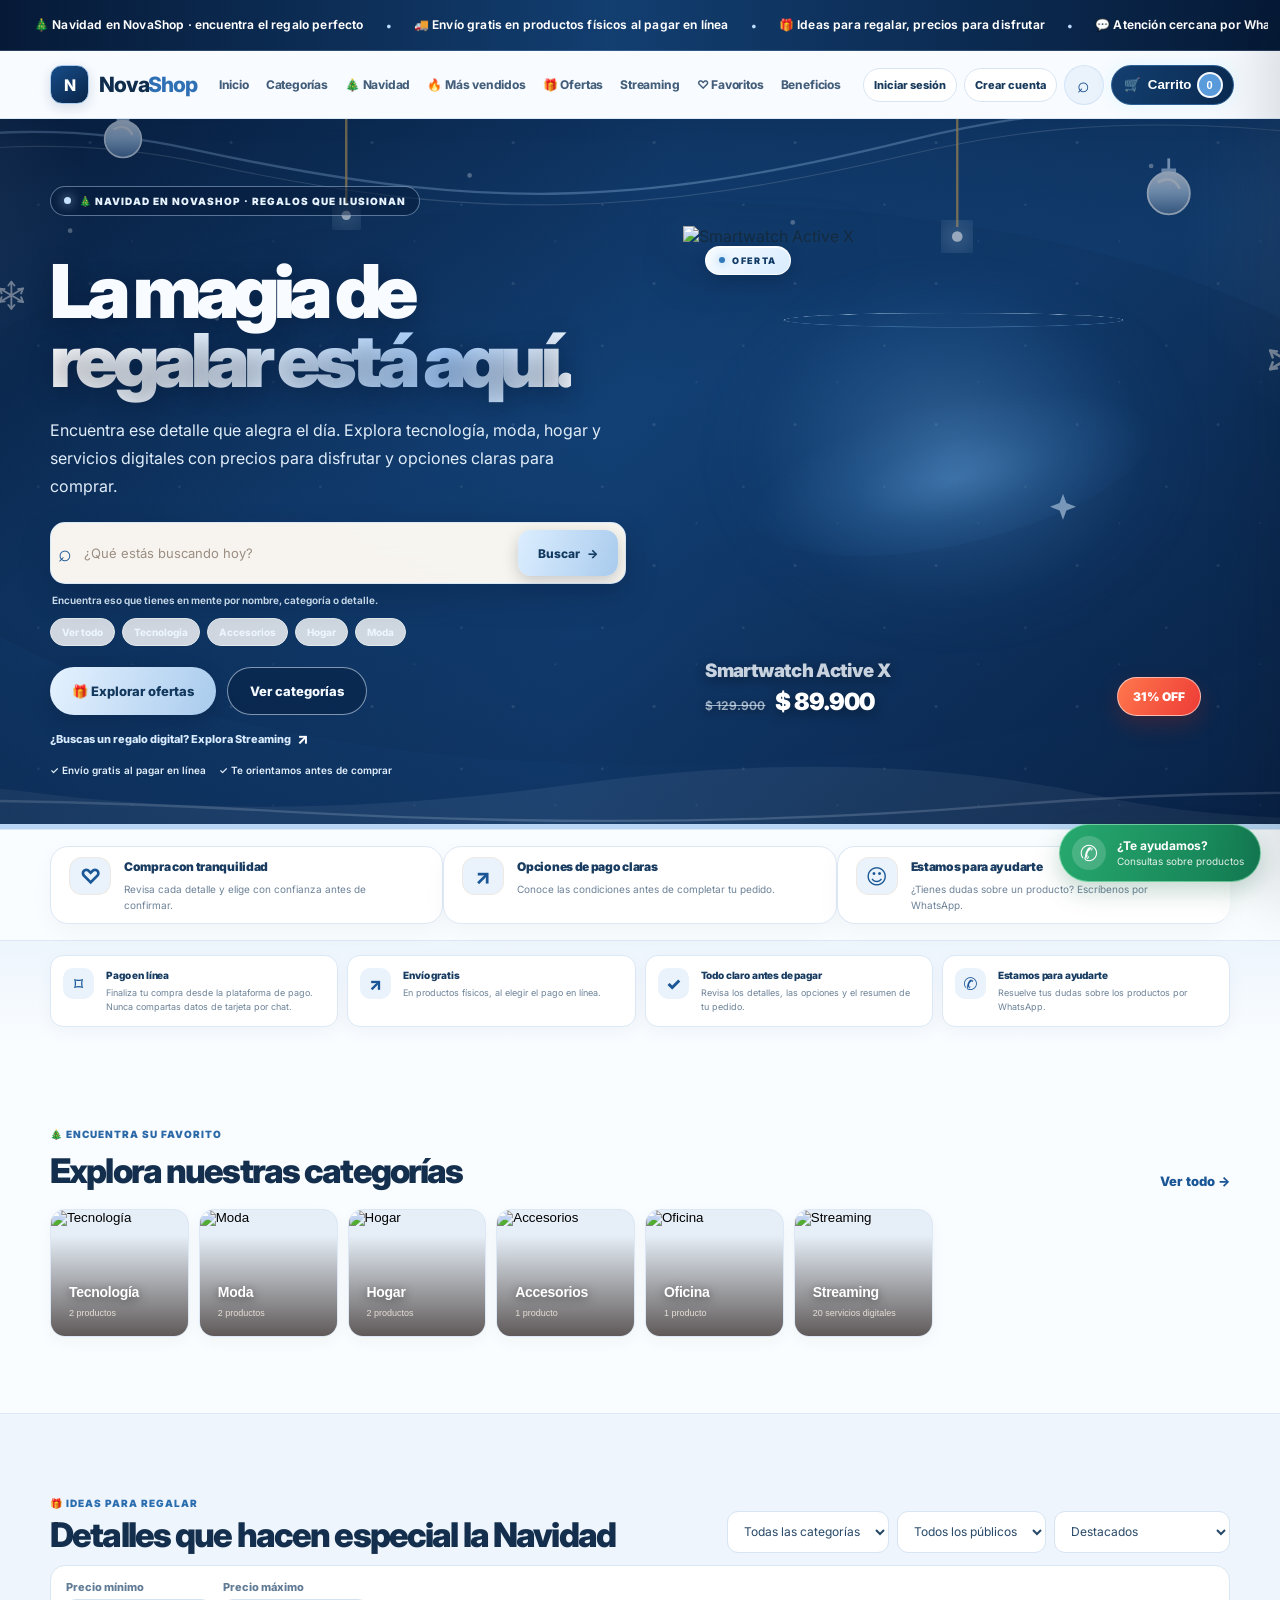
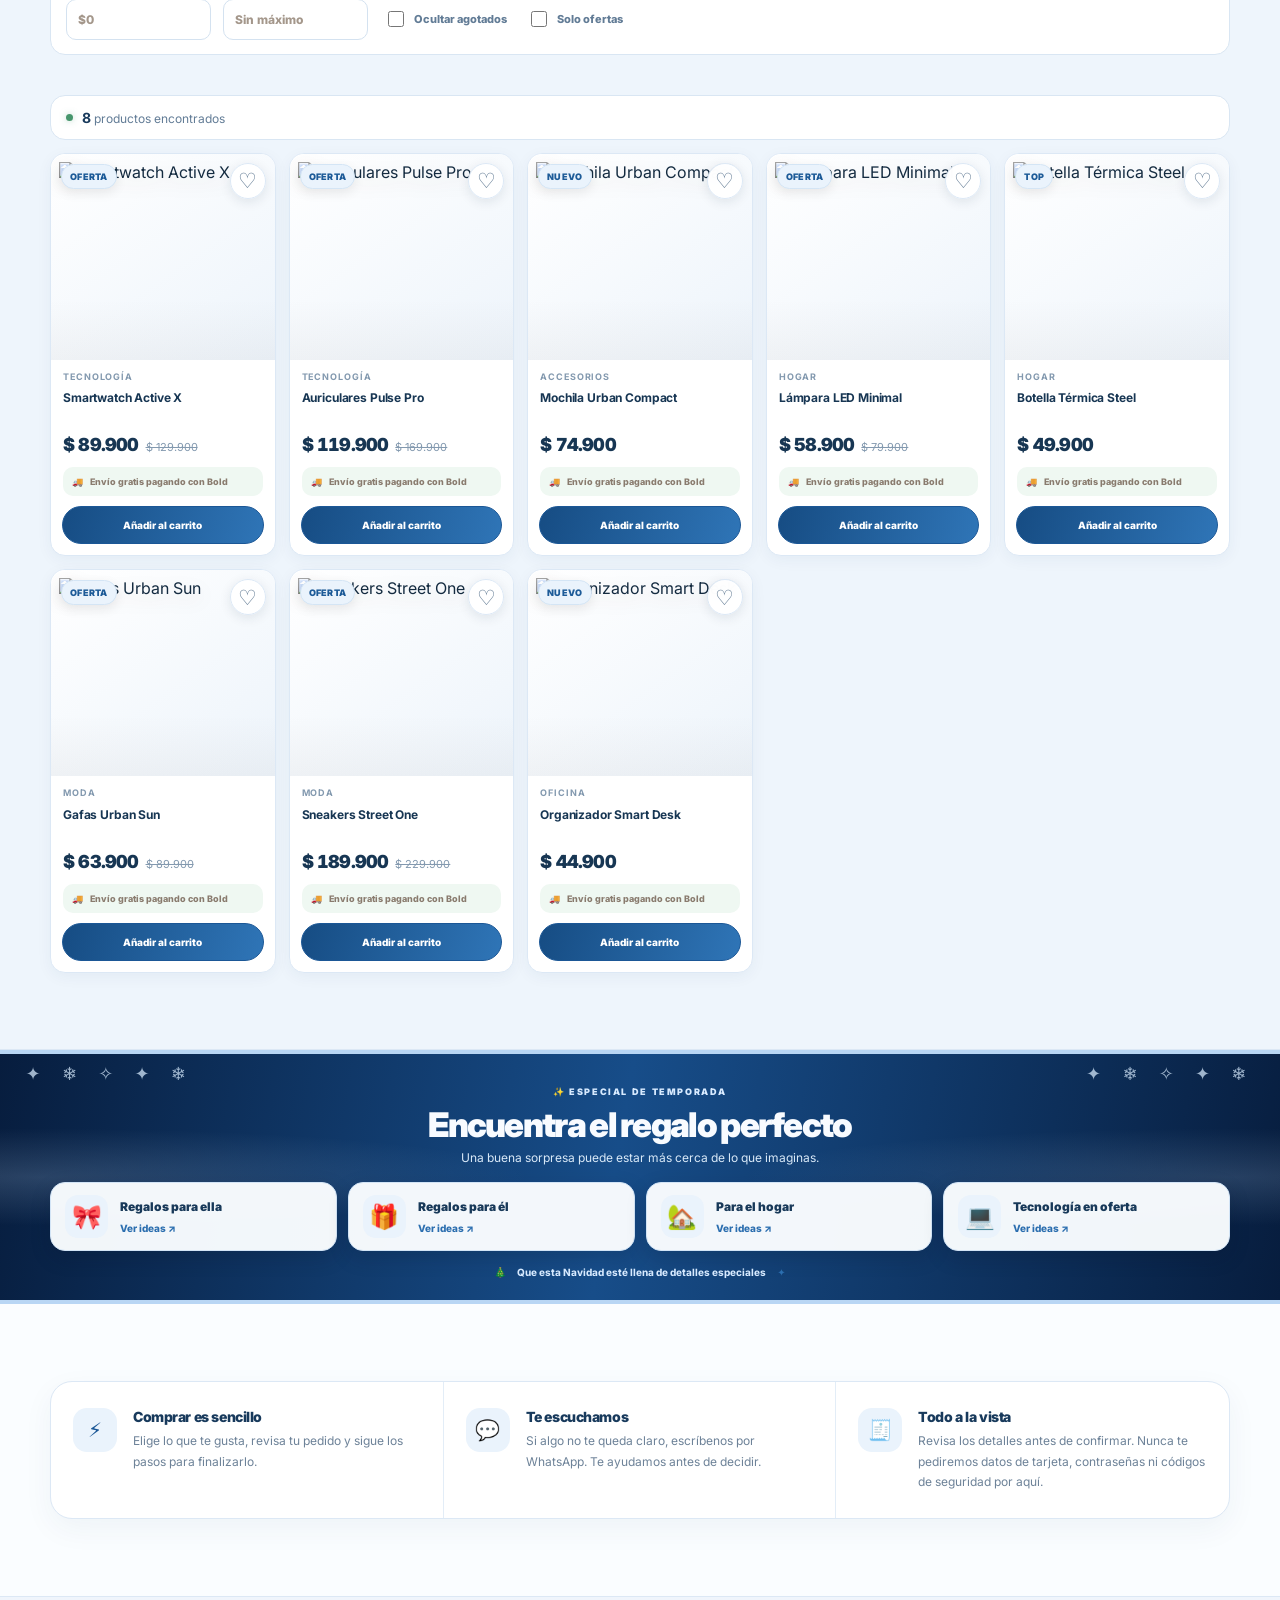
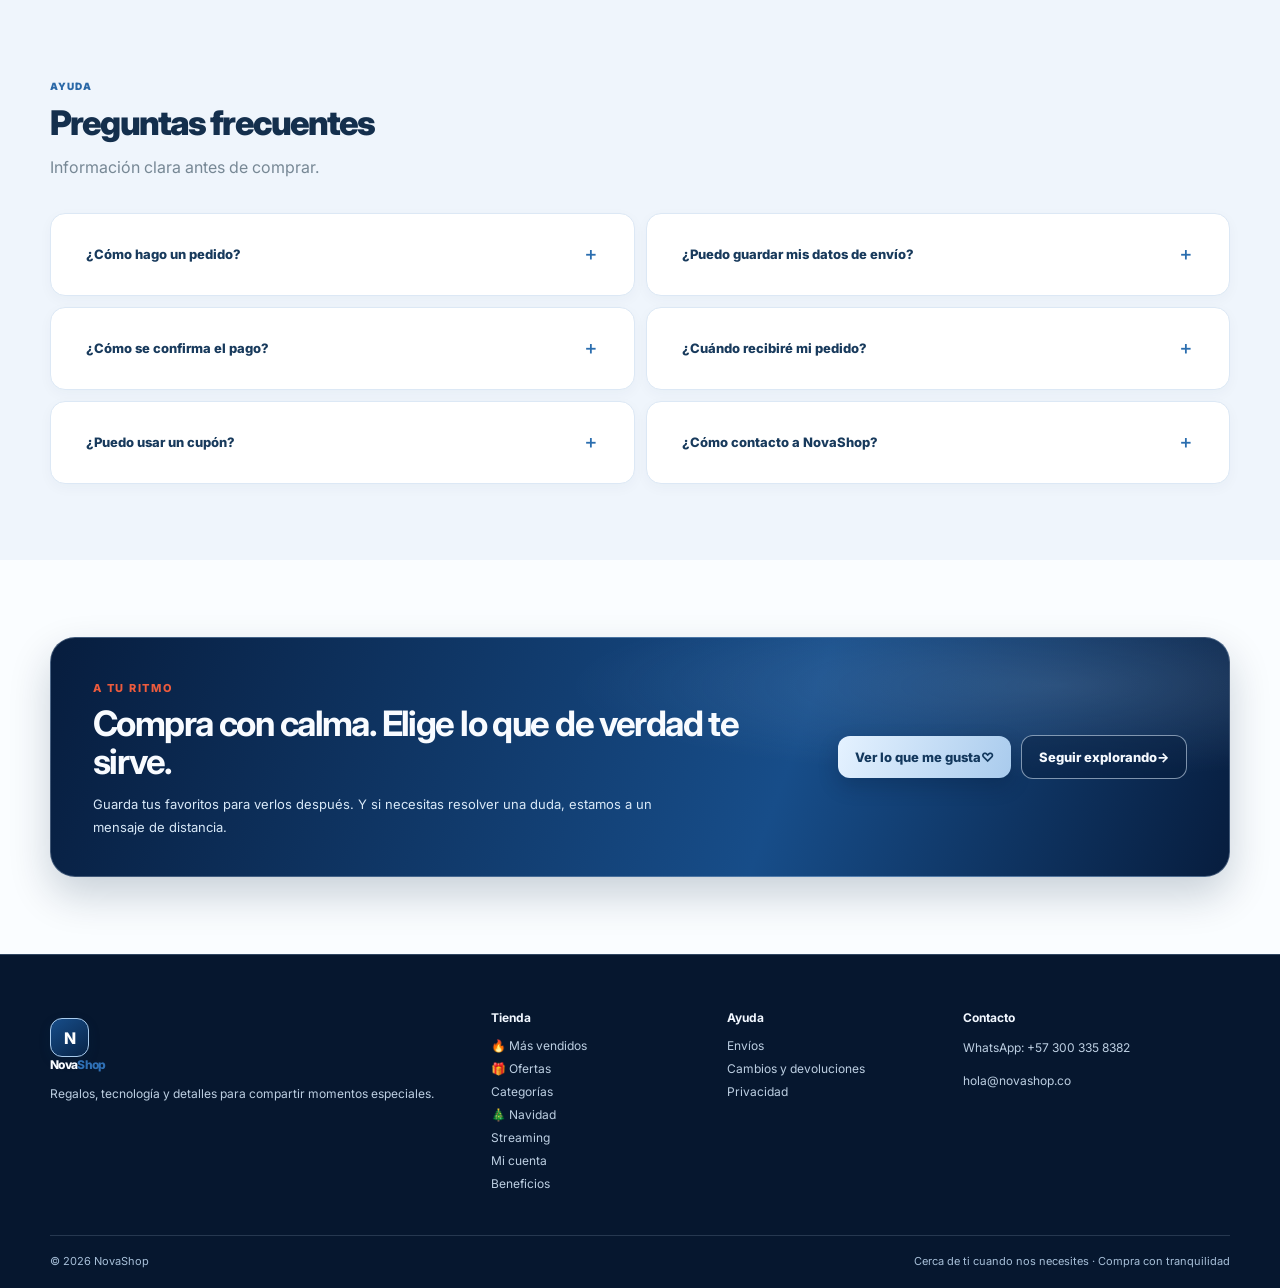
==== commit 50c2cb23: "Load upgraded 3D showcase and pointer interactions" ====
--- a/index.html
+++ b/index.html
@@ -27,7 +27,7 @@
   <link rel="stylesheet" href="storefront-signature.css?v=1">
   <link rel="stylesheet" href="storefront-christmas.css?v=4">
   <link rel="stylesheet" href="storefront-christmas-blue.css?v=1">
-  <link rel="stylesheet" href="storefront-featured-card.css?v=3">
+  <link rel="stylesheet" href="storefront-featured-card.css?v=4">
   <link rel="stylesheet" href="https://unpkg.com/leaflet@1.9.4/dist/leaflet.css" integrity="sha256-p4NxAoJBhIIN+hmNHrzRCf9tD/miZyoHS5obTRR9BMY=" crossorigin="">
 <meta name="theme-color" content="#0b2850"><link rel="manifest" href="manifest.webmanifest">
 </head>
@@ -98,7 +98,11 @@
     <span class="hero-badge" id="featuredProductBadge">OFERTA</span>
     <span class="featured-hot-badge" id="featuredProductHot" hidden>HOT</span>
     <span class="featured-view-cta" id="featuredProductCta" hidden>Ver detalles y comprar ↗</span>
-    <div class="featured-sale-countdown" id="featuredSaleCountdown" hidden><small>TIEMPO RESTANTE</small><strong id="featuredSaleTimer">12:00:00</strong></div>
+    <div class="featured-sale-countdown" id="featuredSaleCountdown" hidden aria-label="Tiempo restante de la oferta">
+      <div class="featured-countdown-copy"><small>TERMINA EN</small><strong id="featuredSaleTimer">12:00:00</strong></div>
+      <div class="featured-offer-progress" id="featuredSaleProgress" role="progressbar" aria-label="Tiempo de oferta restante" aria-valuemin="0" aria-valuemax="100" aria-valuenow="100"><span id="featuredSaleProgressFill"></span></div>
+      <span class="featured-countdown-foot">Oferta de 12 horas</span>
+    </div>
     <div class="hero-caption">
       <div class="hero-caption-main">
         <span id="featuredProductName">Smartwatch Active X</span>
@@ -402,7 +406,7 @@
   <script src="supabase-client.js?v=41"></script><script src="auth-nav.js?v=17"></script>
   <script src="products.js?v=19"></script>
   <script src="bold-checkout.js?v=3"></script>
-  <script src="script.js?v=63"></script>
+  <script src="script.js?v=64"></script>
   <script src="storefront-enhancements.js?v=3"></script>
   <script src="storefront-christmas.js?v=1"></script>
 <script src="pwa.js?v=1"></script>
--- a/storefront-featured-card.css
+++ b/storefront-featured-card.css
@@ -237,3 +237,43 @@
  #featuredProductImage{animation:none!important;transition:none!important;transform:none!important}
  #featuredProductLink.hero-card.main:hover #featuredProductImage{transform:none}
 }
+
+
+/* Premium 3D showcase refinement: object first, no enclosing card. */
+.hero-visual{min-height:510px;perspective:1500px;isolation:isolate}
+.hero-visual::before{content:'';position:absolute;z-index:0;width:min(88%,500px);height:74%;left:50%;top:8%;transform:translateX(-50%);border-radius:50%;background:radial-gradient(ellipse at 50% 48%,rgba(124,187,245,.32),rgba(76,145,211,.19) 34%,rgba(28,81,139,.08) 57%,transparent 74%);filter:blur(8px);pointer-events:none}
+#featuredProductLink.hero-card.main{left:50%;right:auto;top:0;width:min(100%,540px);height:510px;transform:translateX(-50%);overflow:visible!important;border:0!important;border-radius:0!important;outline:0;background:transparent!important;box-shadow:none!important;text-decoration:none;transform-style:preserve-3d}
+#featuredProductLink.hero-card.main::after{content:'';position:absolute;z-index:1;left:12%;top:23%;width:76%;height:52%;border:1px solid rgba(182,220,255,.54);border-radius:50%;background:linear-gradient(130deg,rgba(226,242,255,.1),rgba(64,137,205,.04) 45%,rgba(188,222,255,.16));box-shadow:0 0 14px rgba(132,193,247,.23),inset 0 0 18px rgba(173,215,252,.08);transform:rotate(-13deg) rotateX(57deg) translateZ(4px);pointer-events:none}
+#featuredProductLink.hero-card.main::before{content:'';position:absolute;z-index:2;left:19%;right:19%;bottom:13%;height:30px;border:1px solid rgba(223,241,255,.94);border-bottom-color:rgba(73,129,185,.68);border-radius:50%;background:radial-gradient(ellipse at 50% 20%,rgba(255,255,255,.98),rgba(204,229,251,.78) 33%,rgba(83,143,201,.75) 66%,rgba(12,42,78,.92));box-shadow:0 0 8px rgba(216,238,255,.9),0 0 28px rgba(110,177,236,.55),0 13px 25px rgba(0,10,28,.34),inset 0 2px 5px rgba(255,255,255,.82);transform:perspective(170px) rotateX(62deg) translateZ(4px);pointer-events:none}
+#featuredProductImage{position:absolute;z-index:3;top:0;left:0;width:100%;height:91%;margin:0;padding:0;object-fit:contain;object-position:center;background:transparent;mix-blend-mode:multiply;filter:drop-shadow(0 28px 22px rgba(0,10,28,.3)) drop-shadow(0 0 20px rgba(173,216,252,.18));transform-style:preserve-3d;animation:novaFeaturedFloat 6.4s ease-in-out infinite;transition:transform .38s cubic-bezier(.2,.75,.2,1),filter .38s ease;will-change:transform,filter}
+@keyframes novaFeaturedFloat{0%,100%{transform:translate3d(var(--featured-shift-x,0px),var(--featured-shift-y,0px),34px) rotateX(var(--featured-tilt-x,0deg)) rotateY(var(--featured-tilt-y,-1.5deg))}50%{transform:translate3d(var(--featured-shift-x,0px),calc(var(--featured-shift-y,0px) - 8px),42px) rotateX(var(--featured-tilt-x,0deg)) rotateY(var(--featured-tilt-y,1.5deg))}}
+#featuredProductLink.is-pointer-active #featuredProductImage{animation-play-state:paused;transform:translate3d(var(--featured-shift-x,0px),var(--featured-shift-y,0px),60px) rotateX(var(--featured-tilt-x,0deg)) rotateY(var(--featured-tilt-y,0deg)) scale(1.045);filter:drop-shadow(0 35px 26px rgba(0,9,25,.38)) drop-shadow(0 0 27px rgba(183,221,255,.34))}
+#featuredProductLink.is-pointer-active::before{box-shadow:0 0 12px rgba(225,243,255,.98),0 0 36px rgba(111,182,245,.68),0 15px 27px rgba(0,10,28,.4),inset 0 2px 5px rgba(255,255,255,.9)}
+#featuredProductLink.hero-card.main:hover{border:0!important;box-shadow:none!important}
+#featuredProductLink.hero-card.main:focus-visible{outline:3px solid #e1f1ff!important;outline-offset:7px;border-radius:12px!important}
+#featuredProductLink .hero-badge{top:20px;left:22px;display:inline-flex;align-items:center;gap:7px;padding:8px 13px;border:1px solid rgba(255,255,255,.84);border-radius:999px;background:linear-gradient(135deg,#f8fcff,#d8ebff);color:#123b66;box-shadow:0 7px 18px rgba(0,13,34,.2),inset 0 1px 0 #fff;font-size:9px;font-weight:950;letter-spacing:.15em}
+#featuredProductLink .hero-badge::before{content:'';width:6px;height:6px;border-radius:50%;background:#3179ba;box-shadow:0 0 8px rgba(67,151,224,.6)}
+#featuredProductLink .featured-hot-badge{top:19px;right:22px;display:inline-flex;align-items:center;gap:6px;padding:8px 13px;border:1px solid rgba(255,255,255,.42);border-radius:999px;background:linear-gradient(120deg,#ff784d,#ed3b36 75%);color:#fff;box-shadow:0 8px 22px rgba(160,34,28,.28),0 0 19px rgba(255,101,69,.22);font-size:11px;font-weight:1000;letter-spacing:.13em}
+#featuredProductLink .featured-hot-badge::before{content:'';width:6px;height:6px;border-radius:50%;background:#fff;box-shadow:0 0 8px #fff}
+#featuredProductLink .featured-sale-countdown{top:61px;right:22px;display:grid;gap:7px;width:144px;padding:10px 12px 9px;border:1px solid rgba(208,231,253,.4);border-radius:14px;background:linear-gradient(145deg,rgba(8,32,63,.88),rgba(13,54,94,.78));color:#fff;text-align:left;box-shadow:0 10px 24px rgba(0,13,35,.24),inset 0 1px 0 rgba(255,255,255,.1);backdrop-filter:blur(12px);-webkit-backdrop-filter:blur(12px)}
+#featuredProductLink .featured-countdown-copy{display:flex;align-items:center;justify-content:space-between;gap:8px}
+#featuredProductLink .featured-countdown-copy small{color:#c9e2fa;font-size:7px;font-weight:900;letter-spacing:.13em}
+#featuredProductLink .featured-countdown-copy strong{color:#fff;font-size:16px;line-height:1;font-weight:950;letter-spacing:.04em;font-variant-numeric:tabular-nums}
+#featuredProductLink .featured-offer-progress{overflow:hidden;width:100%;height:4px;border-radius:999px;background:rgba(230,241,251,.22)}
+#featuredProductLink .featured-offer-progress span{display:block;width:100%;height:100%;border-radius:inherit;background:linear-gradient(90deg,#fff0b8,#ffb15d,#ff694a);box-shadow:0 0 9px rgba(255,159,90,.55);transition:width .8s linear}
+#featuredProductLink .featured-countdown-foot{color:#a9c9e9;font-size:8px;font-weight:650;letter-spacing:.04em}
+#featuredProductLink .hero-caption{left:22px;right:22px;bottom:20px;align-items:flex-end;padding:0;border:0;border-radius:0;background:transparent;box-shadow:none;backdrop-filter:none;-webkit-backdrop-filter:none}
+#featuredProductLink .hero-caption-main{display:grid;gap:6px;min-width:0;text-align:left}
+#featuredProductLink .hero-caption-main>span{display:block;color:#f7fbff;font-size:clamp(15px,1.45vw,19px);line-height:1.2;font-weight:900;letter-spacing:-.035em;text-shadow:0 3px 14px rgba(0,8,23,.62)}
+#featuredProductLink .featured-sale-prices{display:flex;align-items:baseline;gap:10px;flex-wrap:wrap}
+#featuredProductLink .featured-sale-prices del{color:rgba(226,239,251,.68);font-size:12px;font-weight:650;text-shadow:0 2px 8px rgba(0,0,0,.4)}
+#featuredProductLink .featured-sale-prices b{color:#fff;font-size:clamp(20px,1.85vw,26px);font-weight:950;letter-spacing:-.045em;text-shadow:0 3px 14px rgba(0,0,0,.45)}
+#featuredProductLink .hero-caption>strong{display:inline-flex;align-items:center;justify-content:center;flex:0 0 auto;min-height:39px;padding:8px 15px;border:1px solid rgba(255,255,255,.56);border-radius:999px;background:linear-gradient(120deg,#ff784d,#ed3b36);color:#fff;box-shadow:0 9px 22px rgba(140,32,25,.33);font-size:12px;font-weight:1000;letter-spacing:.015em;white-space:nowrap}
+#featuredProductLink .featured-view-cta{display:none!important}
+#featuredProductHot[hidden],#featuredSaleCountdown[hidden],#featuredProductBadge[hidden],#featuredProductDiscount[hidden],#featuredProductCta[hidden],#featuredSalePrices[hidden],#featuredSaleControls[hidden]{display:none!important}
+#featuredProductLink.is-hot-active .hero-caption>strong{background:linear-gradient(120deg,#ff8250,#e93435);box-shadow:0 9px 25px rgba(226,58,46,.34)}
+.hero-visual>.float-card,.featured-sale-controls{display:none!important}
+@media(hover:hover) and (pointer:fine){#featuredProductLink.hero-card.main{cursor:pointer}}
+@media(max-width:980px){.hero-visual{min-height:455px}#featuredProductLink.hero-card.main{left:50%;right:auto;width:min(94%,530px);height:455px}#featuredProductImage{height:89%}}
+@media(max-width:620px){.hero-visual{min-height:375px}.hero-visual::before{width:94%;height:68%;top:9%}#featuredProductLink.hero-card.main{left:50%;right:auto;width:min(100%,440px);height:375px}#featuredProductImage{height:87%;object-position:center center}#featuredProductLink.hero-card.main::after{left:10%;top:25%;width:80%;height:46%}#featuredProductLink.hero-card.main::before{left:20%;right:20%;bottom:13%;height:20px}#featuredProductLink .hero-badge{top:12px;left:10px;padding:7px 10px;font-size:8px}#featuredProductLink .featured-hot-badge{top:12px;right:10px;padding:7px 10px;font-size:9px}#featuredProductLink .featured-sale-countdown{top:51px;right:10px;width:128px;padding:8px 9px;gap:6px}#featuredProductLink .featured-countdown-copy small{font-size:6px}#featuredProductLink .featured-countdown-copy strong{font-size:14px}#featuredProductLink .featured-countdown-foot{font-size:7px}#featuredProductLink .hero-caption{left:10px;right:10px;bottom:10px;gap:8px}#featuredProductLink .hero-caption-main>span{font-size:12px}#featuredProductLink .featured-sale-prices{gap:6px}#featuredProductLink .featured-sale-prices del{font-size:9px}#featuredProductLink .featured-sale-prices b{font-size:18px}#featuredProductLink .hero-caption>strong{min-height:31px;padding:6px 10px;font-size:9px}}
+@media(prefers-reduced-motion:reduce){#featuredProductImage{animation:none!important;transition:none!important;transform:none!important}#featuredProductLink.is-pointer-active #featuredProductImage{transform:none!important}#featuredProductLink.is-pointer-active{--featured-tilt-x:0deg;--featured-tilt-y:0deg;--featured-shift-x:0px;--featured-shift-y:0px}}
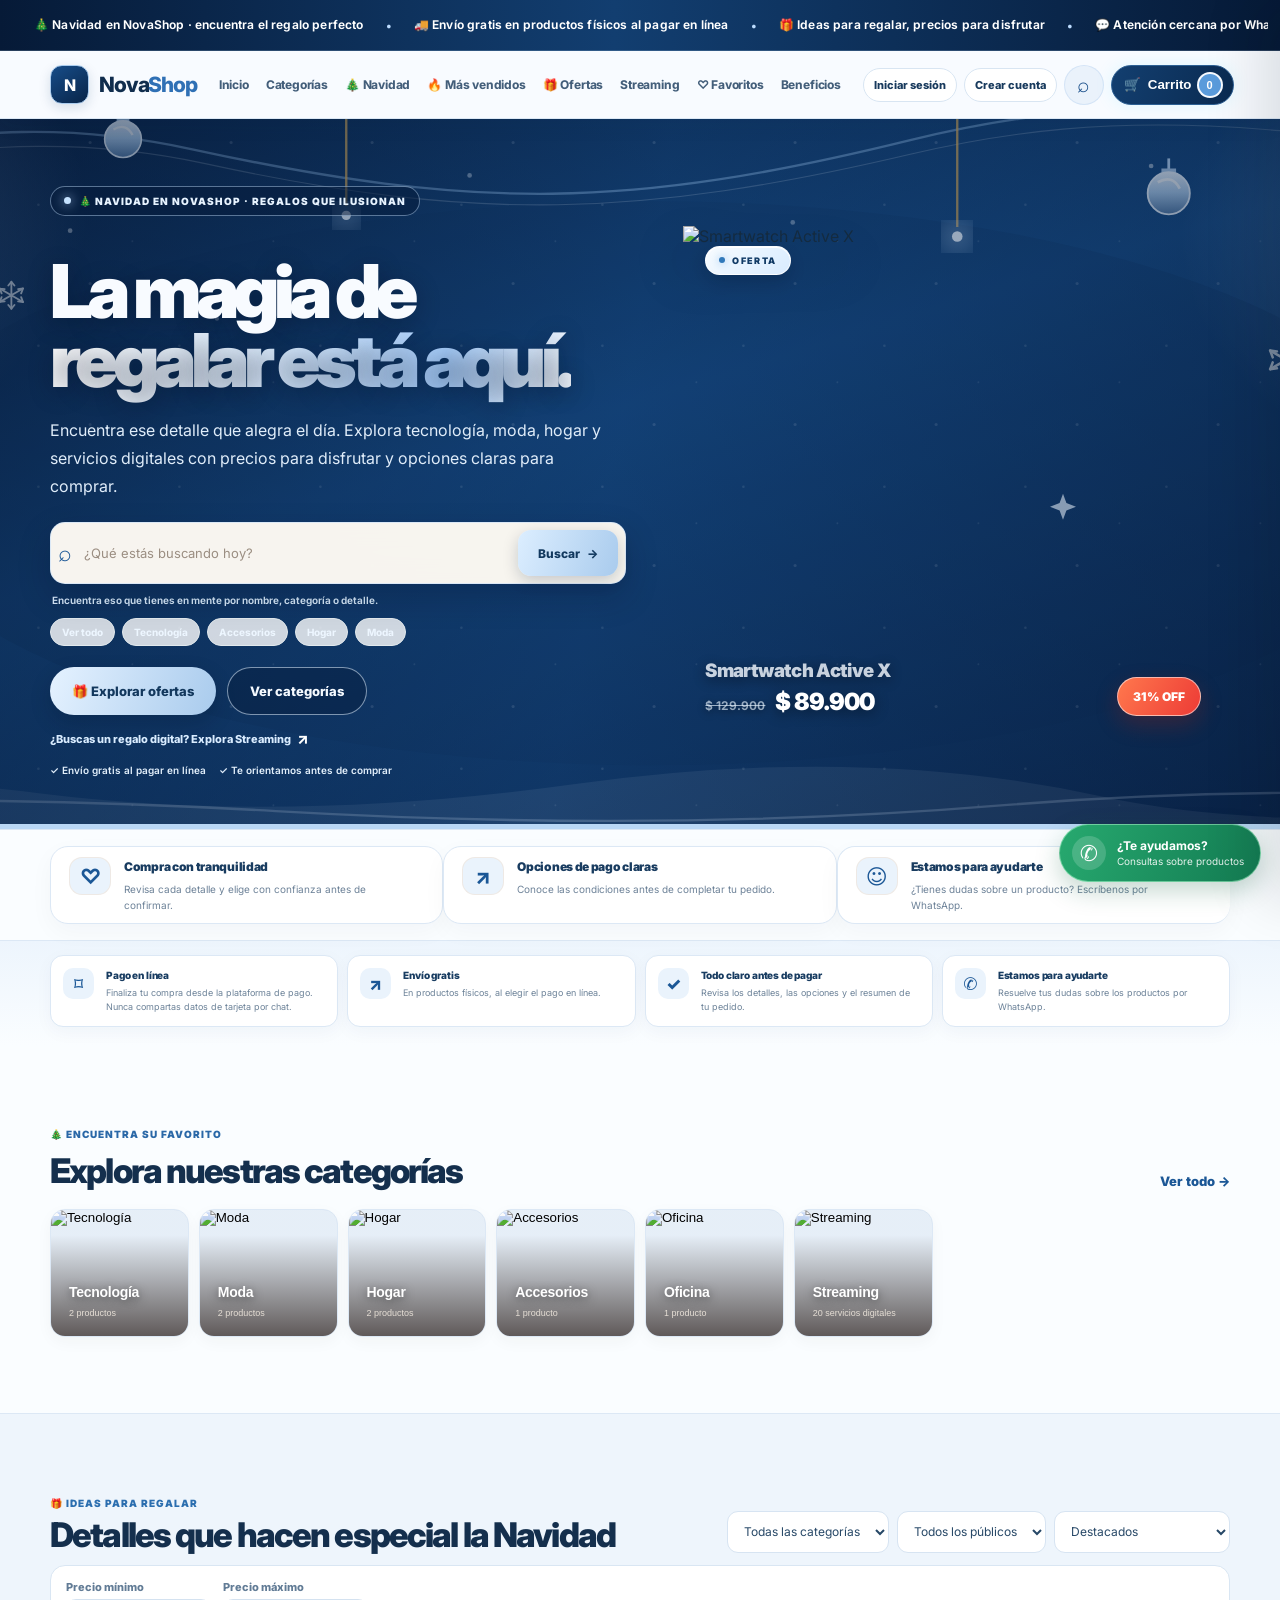
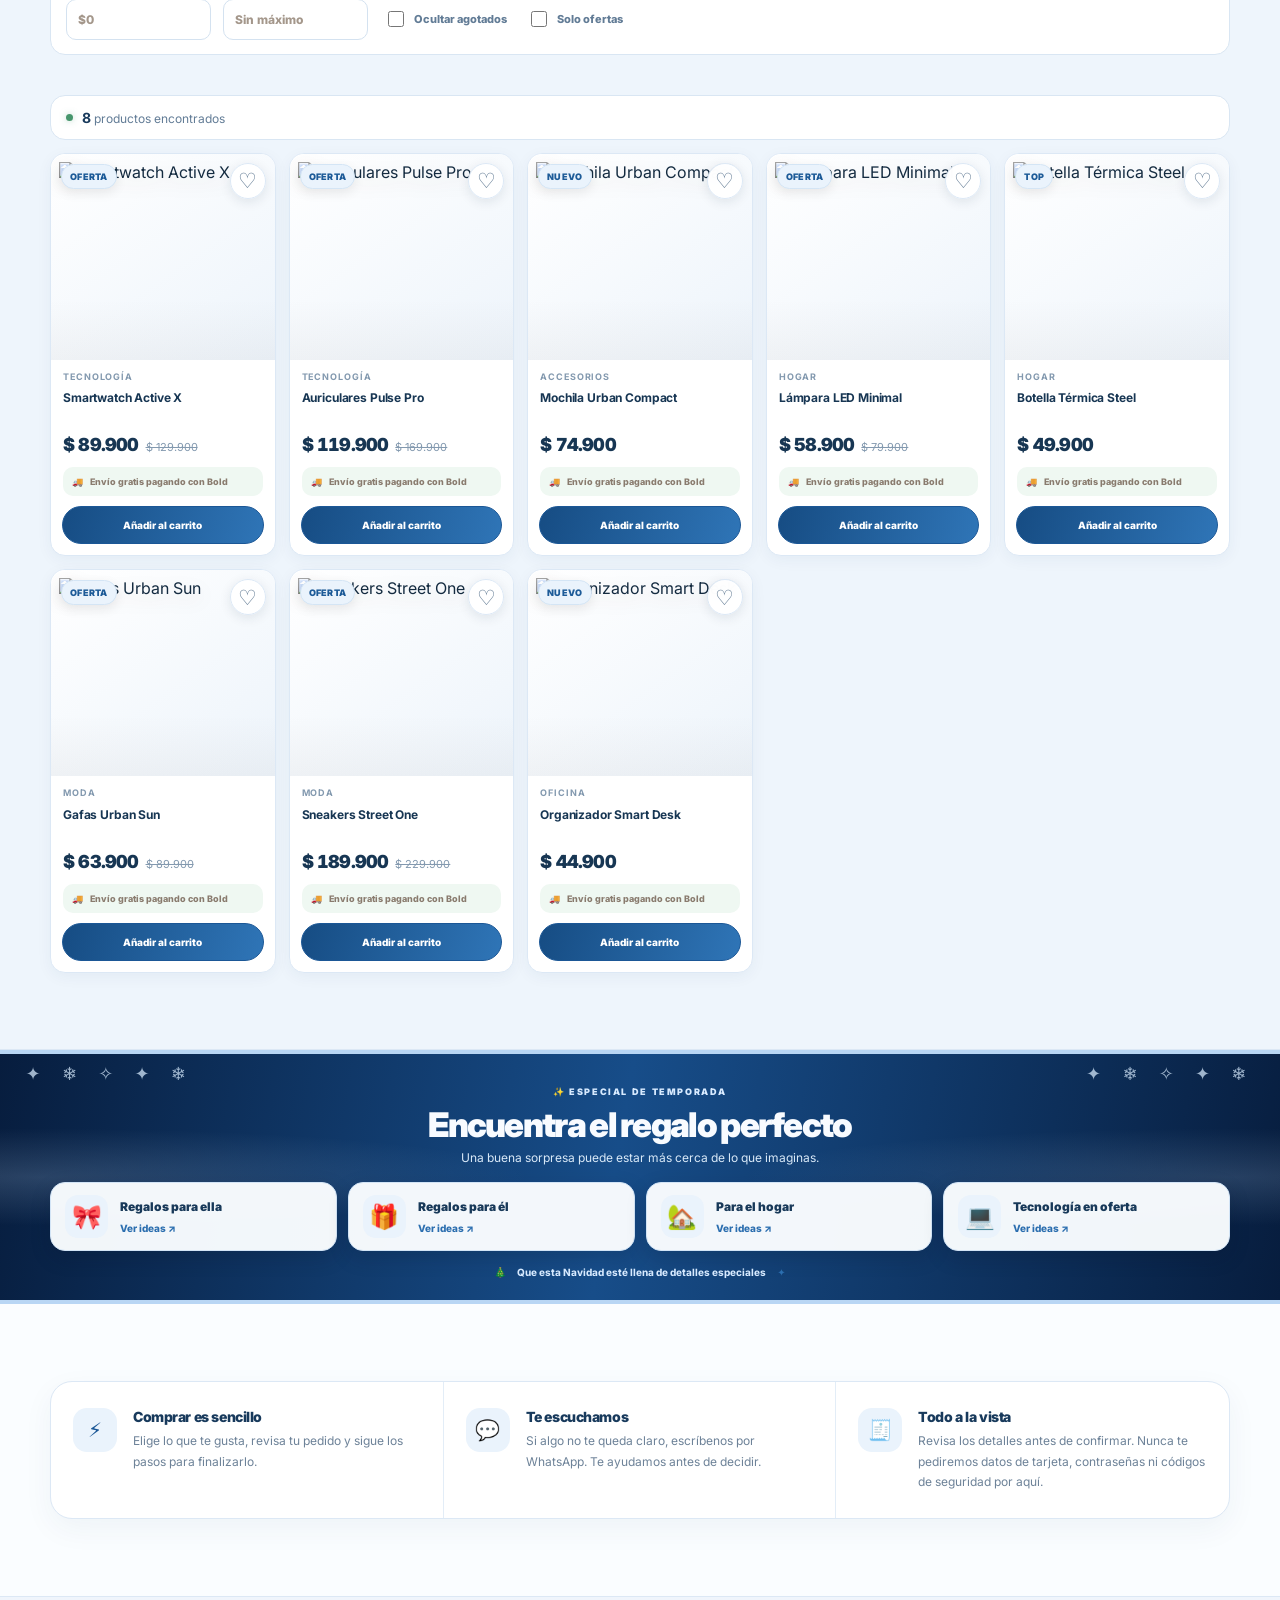
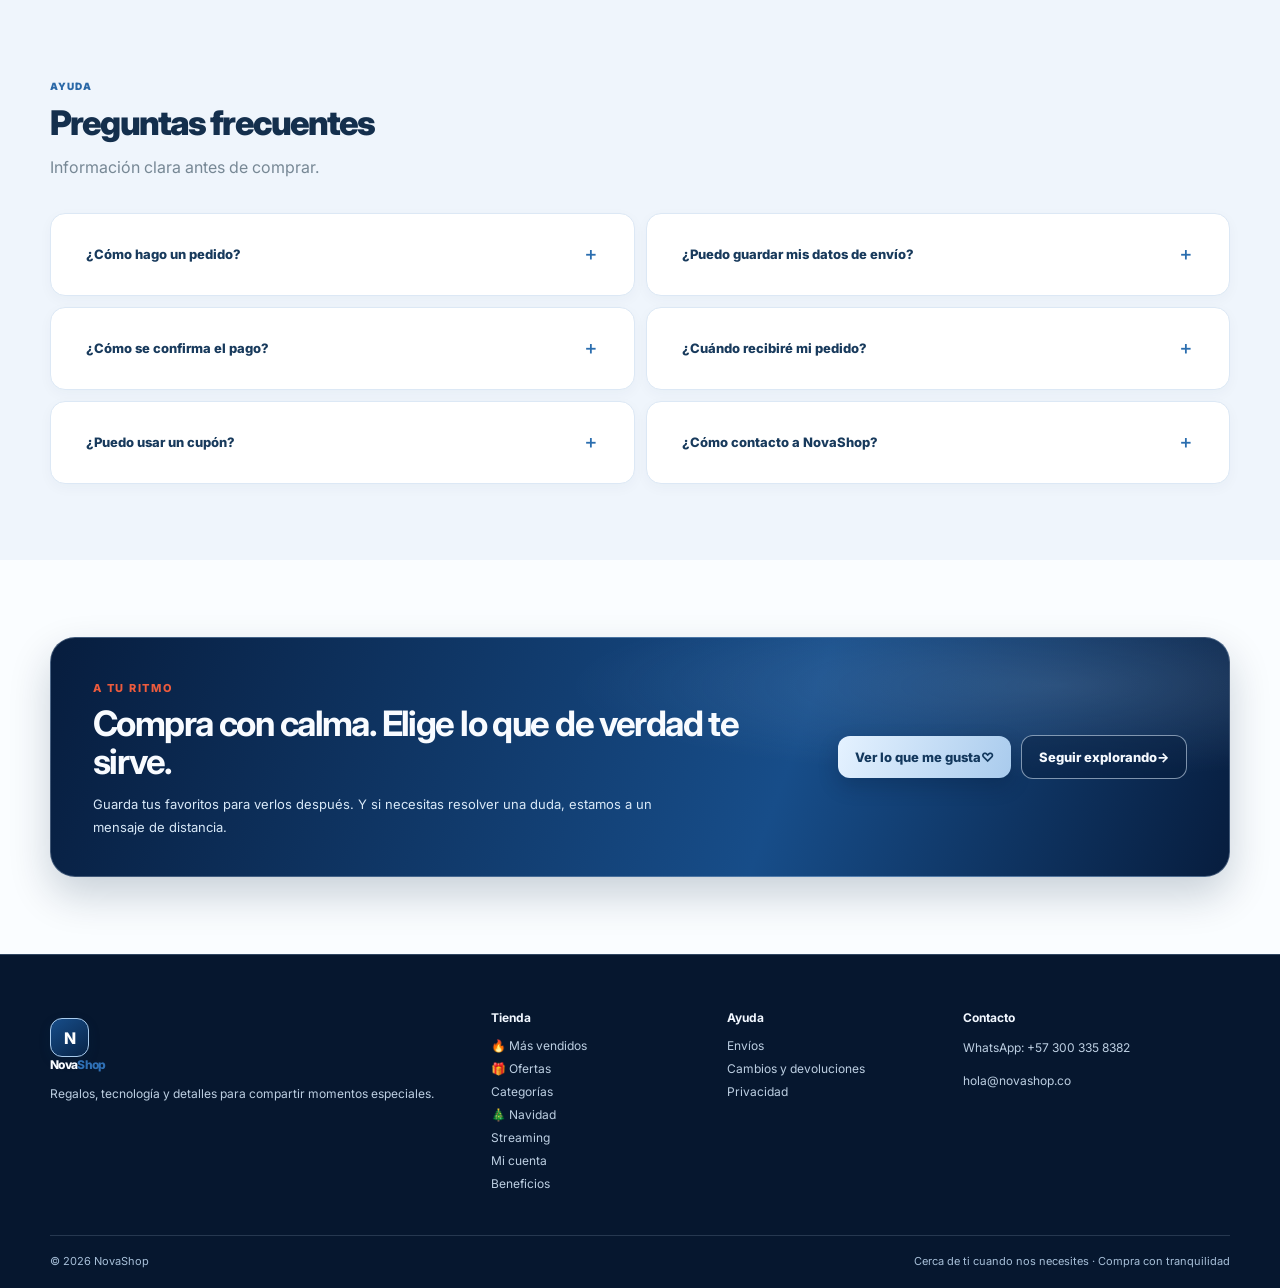
==== commit 19ccd995: "Refresh featured product showcase stylesheet" ====
--- a/index.html
+++ b/index.html
@@ -27,7 +27,7 @@
   <link rel="stylesheet" href="storefront-signature.css?v=1">
   <link rel="stylesheet" href="storefront-christmas.css?v=4">
   <link rel="stylesheet" href="storefront-christmas-blue.css?v=1">
-  <link rel="stylesheet" href="storefront-featured-card.css?v=4">
+  <link rel="stylesheet" href="storefront-featured-card.css?v=6">
   <link rel="stylesheet" href="https://unpkg.com/leaflet@1.9.4/dist/leaflet.css" integrity="sha256-p4NxAoJBhIIN+hmNHrzRCf9tD/miZyoHS5obTRR9BMY=" crossorigin="">
 <meta name="theme-color" content="#0b2850"><link rel="manifest" href="manifest.webmanifest">
 </head>
@@ -101,7 +101,6 @@
     <div class="featured-sale-countdown" id="featuredSaleCountdown" hidden aria-label="Tiempo restante de la oferta">
       <div class="featured-countdown-copy"><small>TERMINA EN</small><strong id="featuredSaleTimer">12:00:00</strong></div>
       <div class="featured-offer-progress" id="featuredSaleProgress" role="progressbar" aria-label="Tiempo de oferta restante" aria-valuemin="0" aria-valuemax="100" aria-valuenow="100"><span id="featuredSaleProgressFill"></span></div>
-      <span class="featured-countdown-foot">Oferta de 12 horas</span>
     </div>
     <div class="hero-caption">
       <div class="hero-caption-main">
--- a/storefront-featured-card.css
+++ b/storefront-featured-card.css
@@ -277,3 +277,31 @@
 @media(max-width:980px){.hero-visual{min-height:455px}#featuredProductLink.hero-card.main{left:50%;right:auto;width:min(94%,530px);height:455px}#featuredProductImage{height:89%}}
 @media(max-width:620px){.hero-visual{min-height:375px}.hero-visual::before{width:94%;height:68%;top:9%}#featuredProductLink.hero-card.main{left:50%;right:auto;width:min(100%,440px);height:375px}#featuredProductImage{height:87%;object-position:center center}#featuredProductLink.hero-card.main::after{left:10%;top:25%;width:80%;height:46%}#featuredProductLink.hero-card.main::before{left:20%;right:20%;bottom:13%;height:20px}#featuredProductLink .hero-badge{top:12px;left:10px;padding:7px 10px;font-size:8px}#featuredProductLink .featured-hot-badge{top:12px;right:10px;padding:7px 10px;font-size:9px}#featuredProductLink .featured-sale-countdown{top:51px;right:10px;width:128px;padding:8px 9px;gap:6px}#featuredProductLink .featured-countdown-copy small{font-size:6px}#featuredProductLink .featured-countdown-copy strong{font-size:14px}#featuredProductLink .featured-countdown-foot{font-size:7px}#featuredProductLink .hero-caption{left:10px;right:10px;bottom:10px;gap:8px}#featuredProductLink .hero-caption-main>span{font-size:12px}#featuredProductLink .featured-sale-prices{gap:6px}#featuredProductLink .featured-sale-prices del{font-size:9px}#featuredProductLink .featured-sale-prices b{font-size:18px}#featuredProductLink .hero-caption>strong{min-height:31px;padding:6px 10px;font-size:9px}}
 @media(prefers-reduced-motion:reduce){#featuredProductImage{animation:none!important;transition:none!important;transform:none!important}#featuredProductLink.is-pointer-active #featuredProductImage{transform:none!important}#featuredProductLink.is-pointer-active{--featured-tilt-x:0deg;--featured-tilt-y:0deg;--featured-shift-x:0px;--featured-shift-y:0px}}
+
+
+/* Featured product: isolated cutout look, no backdrop, orbit or display pedestal. */
+.hero-visual,
+#featuredProductLink.hero-card.main {
+  background: transparent !important;
+}
+.hero-visual::before,
+#featuredProductLink.hero-card.main::before,
+#featuredProductLink.hero-card.main::after {
+  content: none !important;
+  display: none !important;
+  background: none !important;
+  box-shadow: none !important;
+}
+#featuredProductImage {
+  background: transparent !important;
+  object-fit: contain !important;
+  mix-blend-mode: multiply;
+  filter: drop-shadow(0 26px 24px rgba(0, 8, 24, .34)) !important;
+  animation: novaFeaturedFloat 5.8s ease-in-out infinite !important;
+}
+#featuredProductLink.is-pointer-active #featuredProductImage {
+  filter: drop-shadow(0 34px 28px rgba(0, 8, 24, .4)) !important;
+}
+@media (prefers-reduced-motion: reduce) {
+  #featuredProductImage { animation: none !important; }
+}
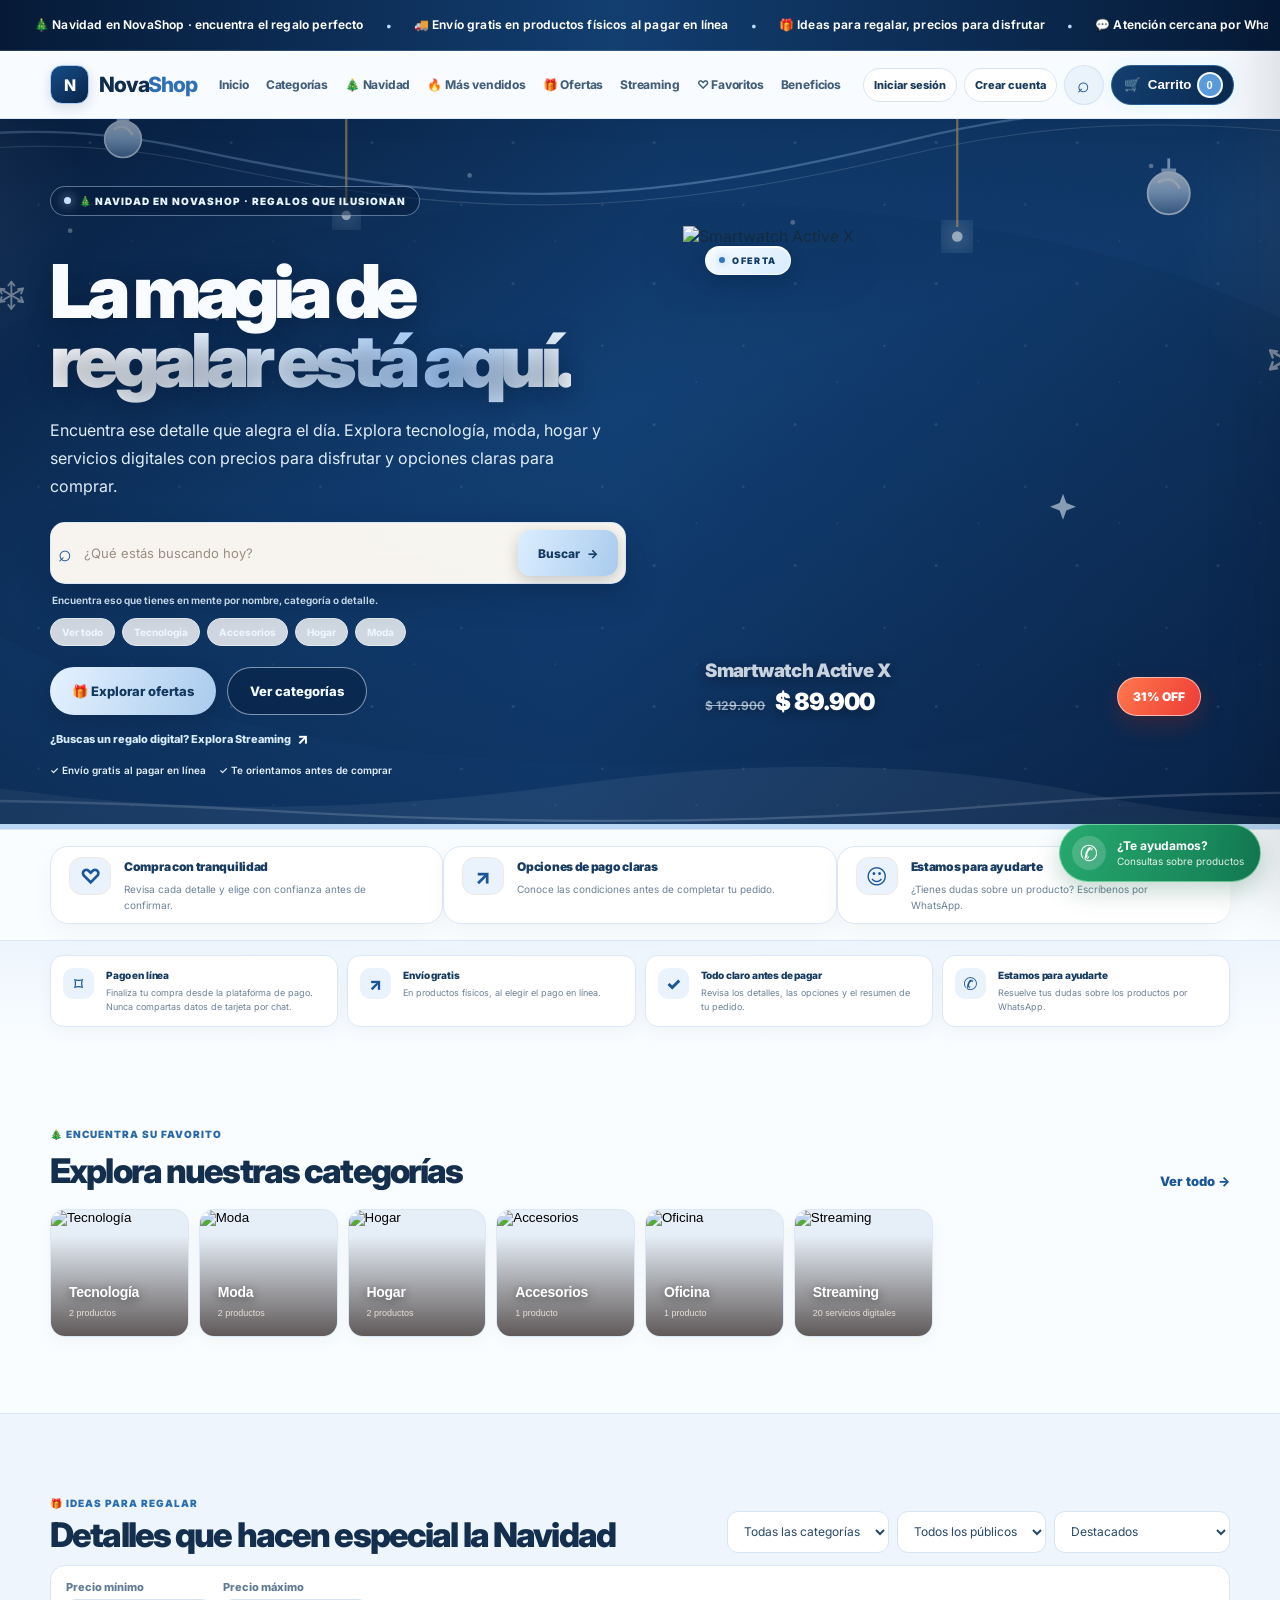
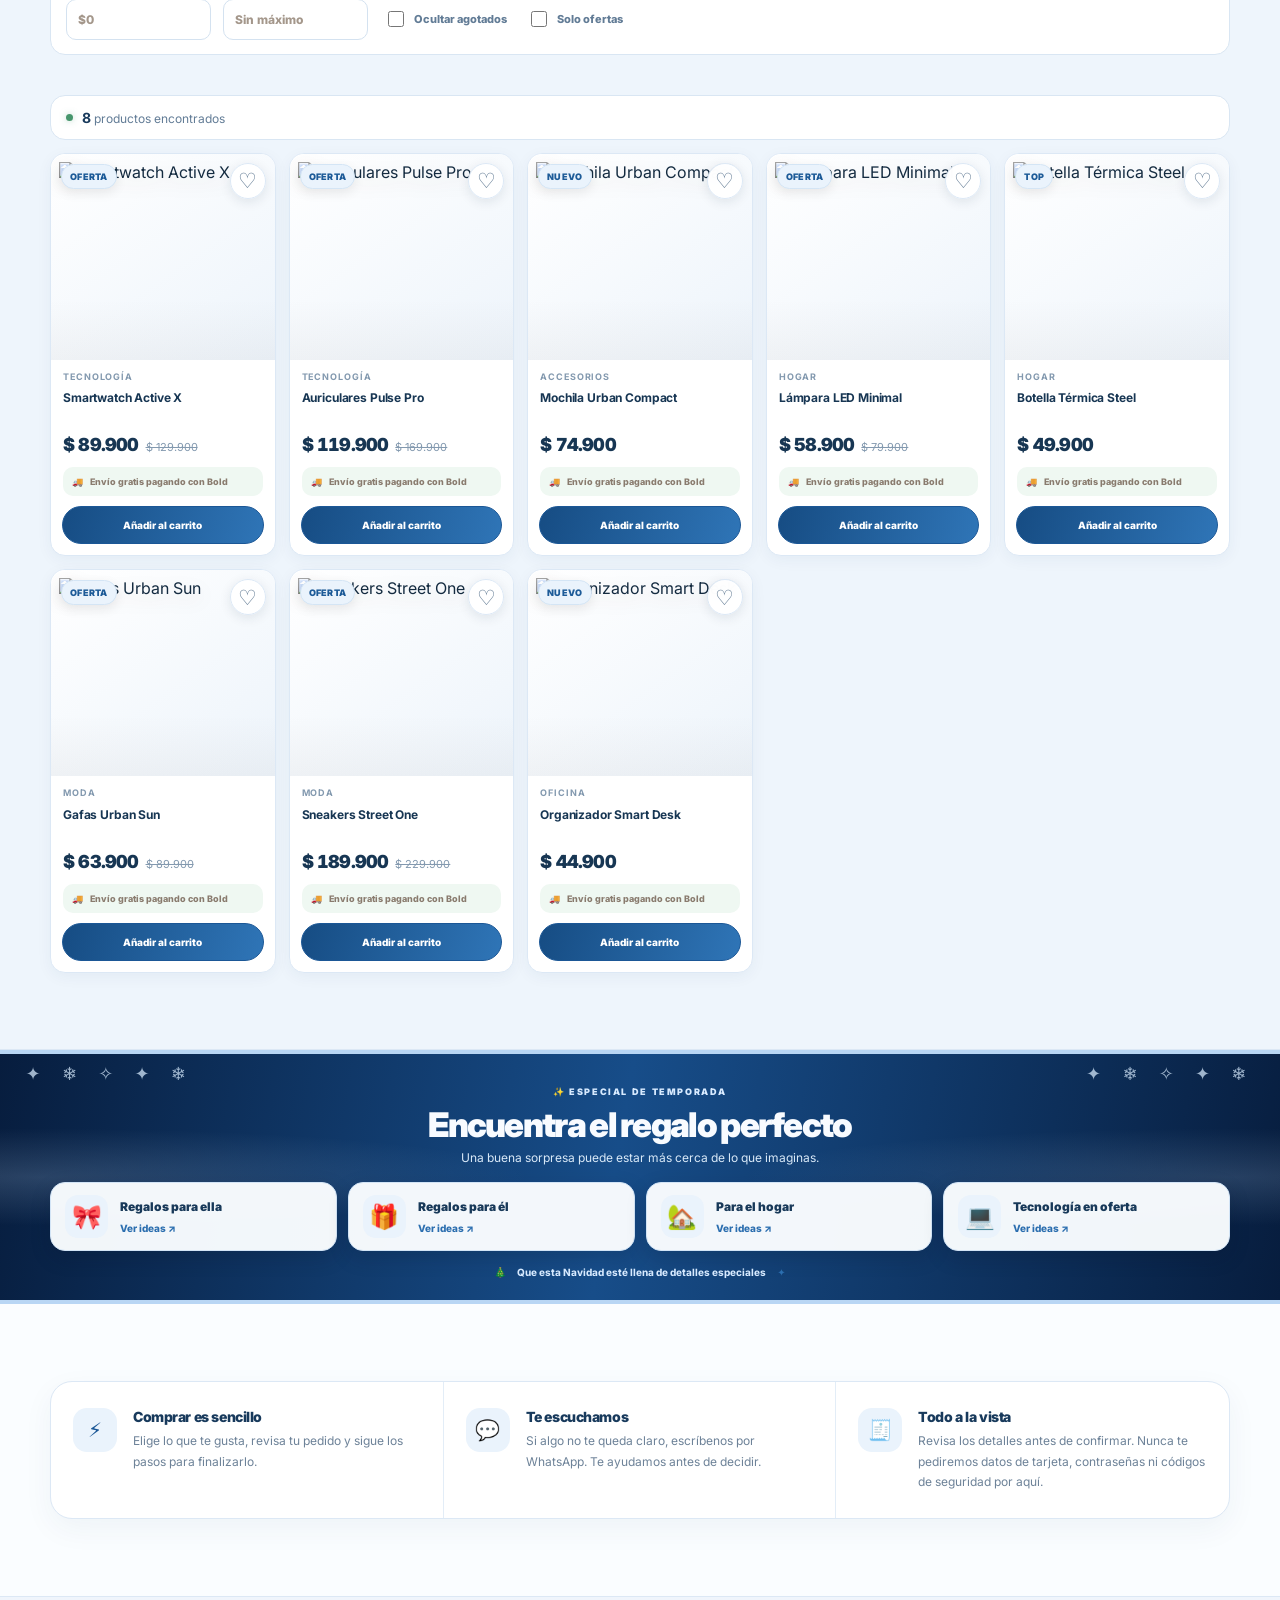
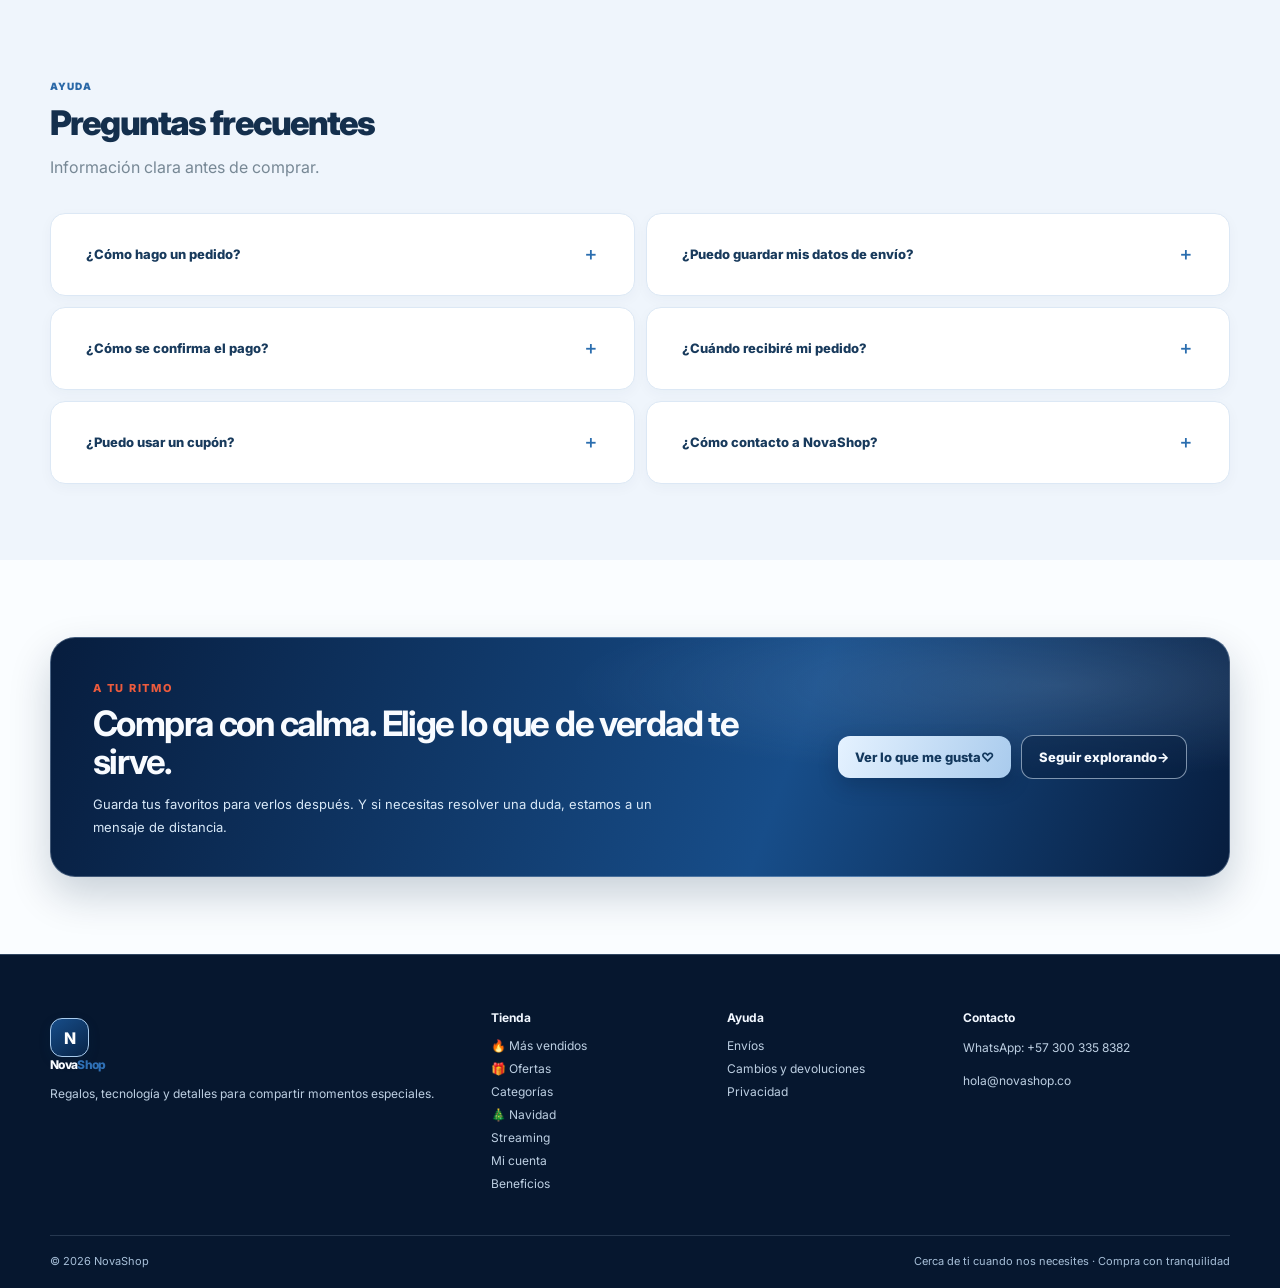
==== commit 68530733: "Show product subcategories in storefront" ====
--- a/index.html
+++ b/index.html
@@ -19,7 +19,7 @@
   <link rel="preconnect" href="https://fonts.googleapis.com">
   <link rel="preconnect" href="https://fonts.gstatic.com" crossorigin>
   <link href="https://fonts.googleapis.com/css2?family=Inter:wght@400;500;600;700;800&display=swap" rel="stylesheet">
-  <link rel="stylesheet" href="styles.css?v=53">
+  <link rel="stylesheet" href="styles.css?v=54">
   <link rel="stylesheet" href="storefront-enhancements.css?v=6">
   <link rel="stylesheet" href="storefront-premium.css?v=1">
   <link rel="stylesheet" href="storefront-editorial.css?v=1">
@@ -27,7 +27,7 @@
   <link rel="stylesheet" href="storefront-signature.css?v=1">
   <link rel="stylesheet" href="storefront-christmas.css?v=4">
   <link rel="stylesheet" href="storefront-christmas-blue.css?v=1">
-  <link rel="stylesheet" href="storefront-featured-card.css?v=6">
+  <link rel="stylesheet" href="storefront-featured-card.css?v=7">
   <link rel="stylesheet" href="https://unpkg.com/leaflet@1.9.4/dist/leaflet.css" integrity="sha256-p4NxAoJBhIIN+hmNHrzRCf9tD/miZyoHS5obTRR9BMY=" crossorigin="">
 <meta name="theme-color" content="#0b2850"><link rel="manifest" href="manifest.webmanifest">
 </head>
@@ -402,10 +402,10 @@
   </a>
   <script src="https://cdn.jsdelivr.net/npm/@supabase/supabase-js@2"></script><script src="https://unpkg.com/leaflet@1.9.4/dist/leaflet.js" integrity="sha256-20nQCchB9co0qIjJZRGuk2/Z9VM+kNiyxNV1lvTlZBo=" crossorigin=""></script><script src="delivery-map.js?v=17"></script>
   <script src="supabase-config.js?v=17"></script>
-  <script src="supabase-client.js?v=41"></script><script src="auth-nav.js?v=17"></script>
+  <script src="supabase-client.js?v=43"></script><script src="auth-nav.js?v=17"></script>
   <script src="products.js?v=19"></script>
   <script src="bold-checkout.js?v=3"></script>
-  <script src="script.js?v=64"></script>
+  <script src="script.js?v=66"></script>
   <script src="storefront-enhancements.js?v=3"></script>
   <script src="storefront-christmas.js?v=1"></script>
 <script src="pwa.js?v=1"></script>
--- a/storefront-featured-card.css
+++ b/storefront-featured-card.css
@@ -305,3 +305,7 @@
 @media (prefers-reduced-motion: reduce) {
   #featuredProductImage { animation: none !important; }
 }
+
+
+/* Keep the original colors and transparency of standalone PNG/WebP artwork. */
+#featuredProductImage{mix-blend-mode:normal!important;background:transparent!important}
